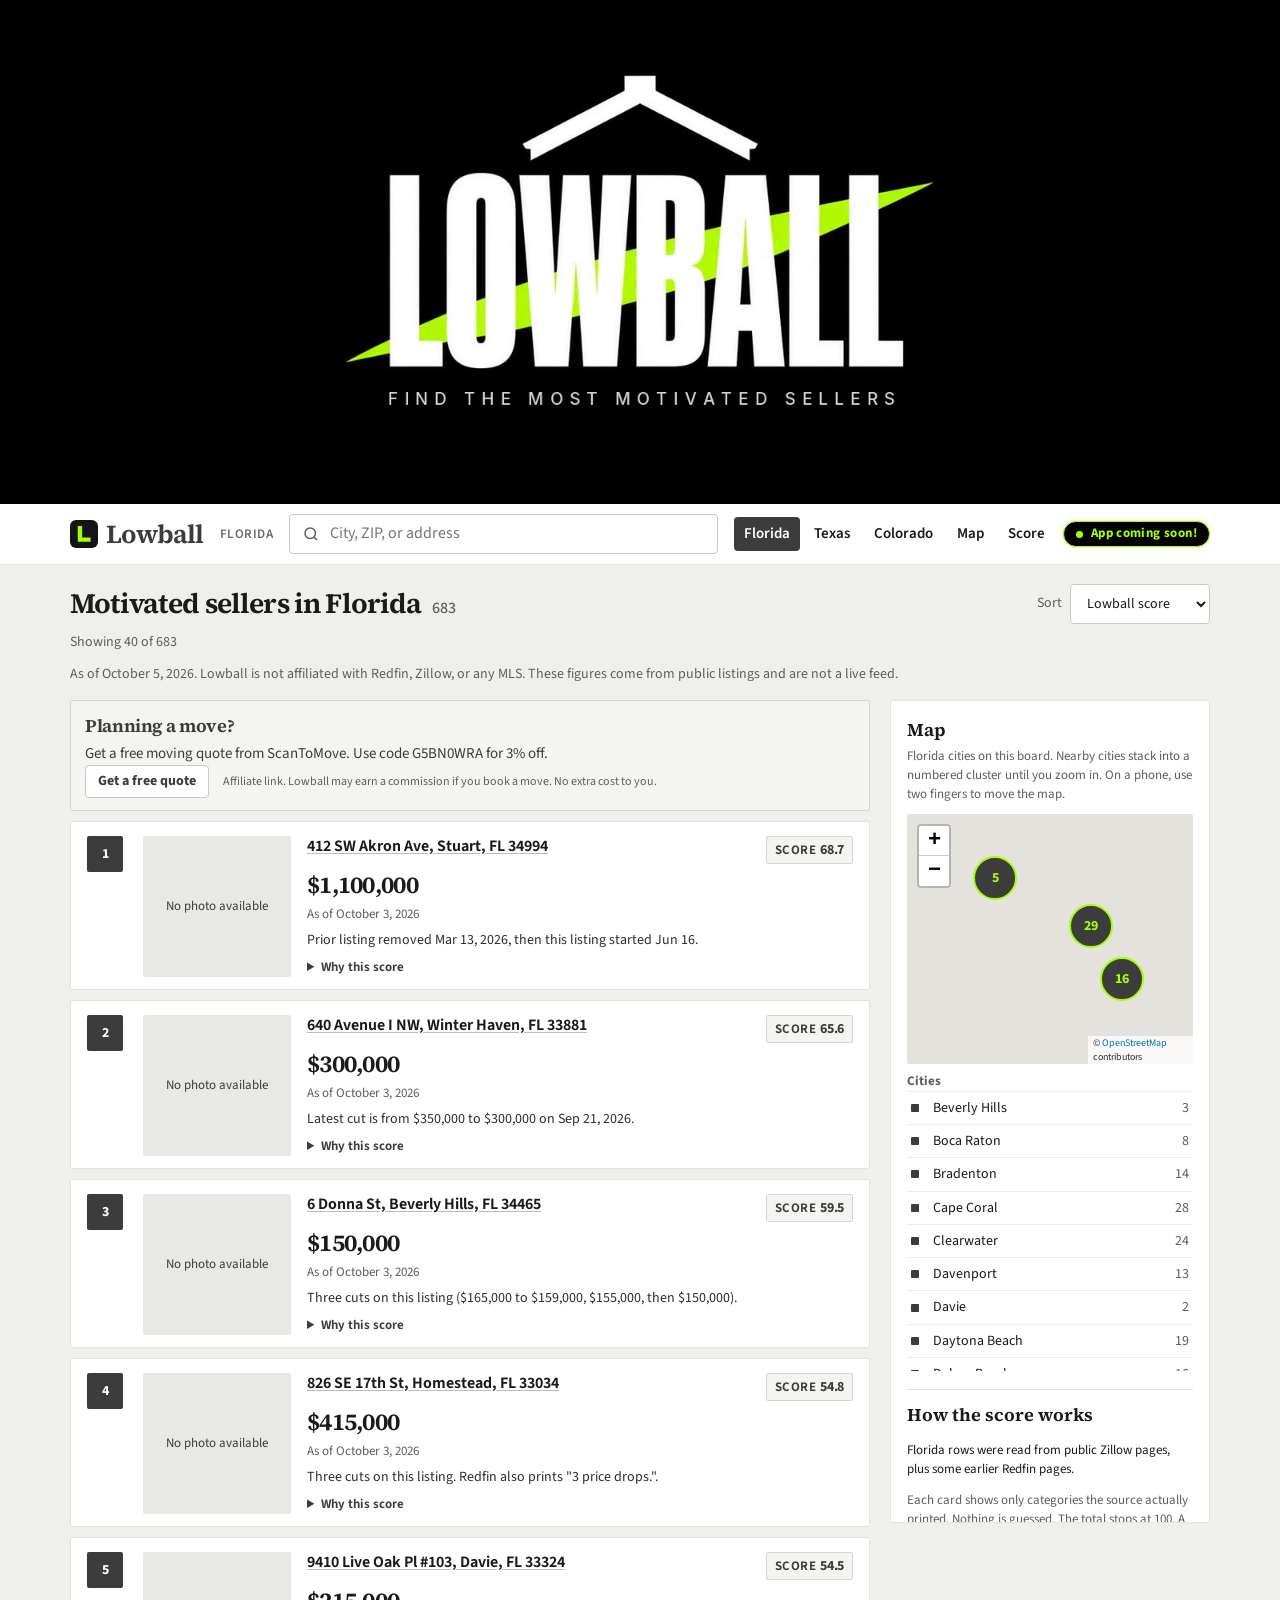
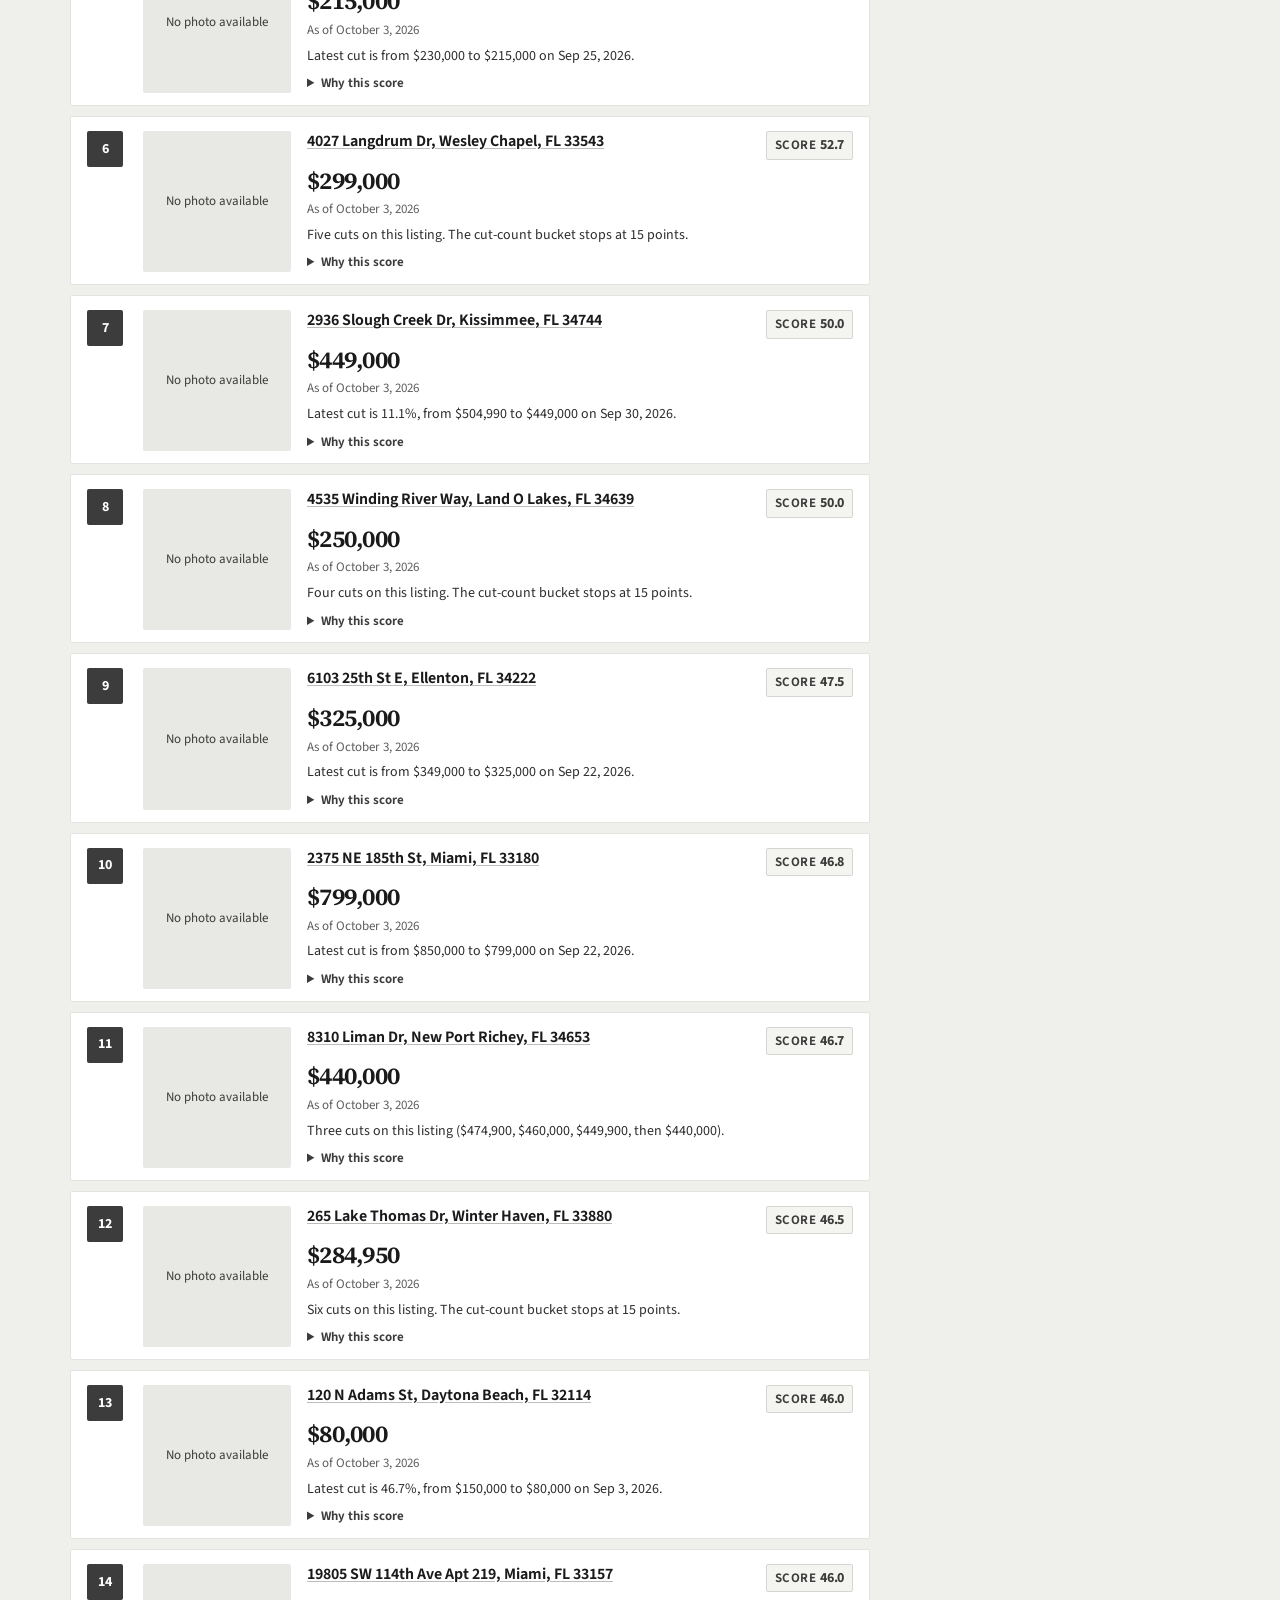
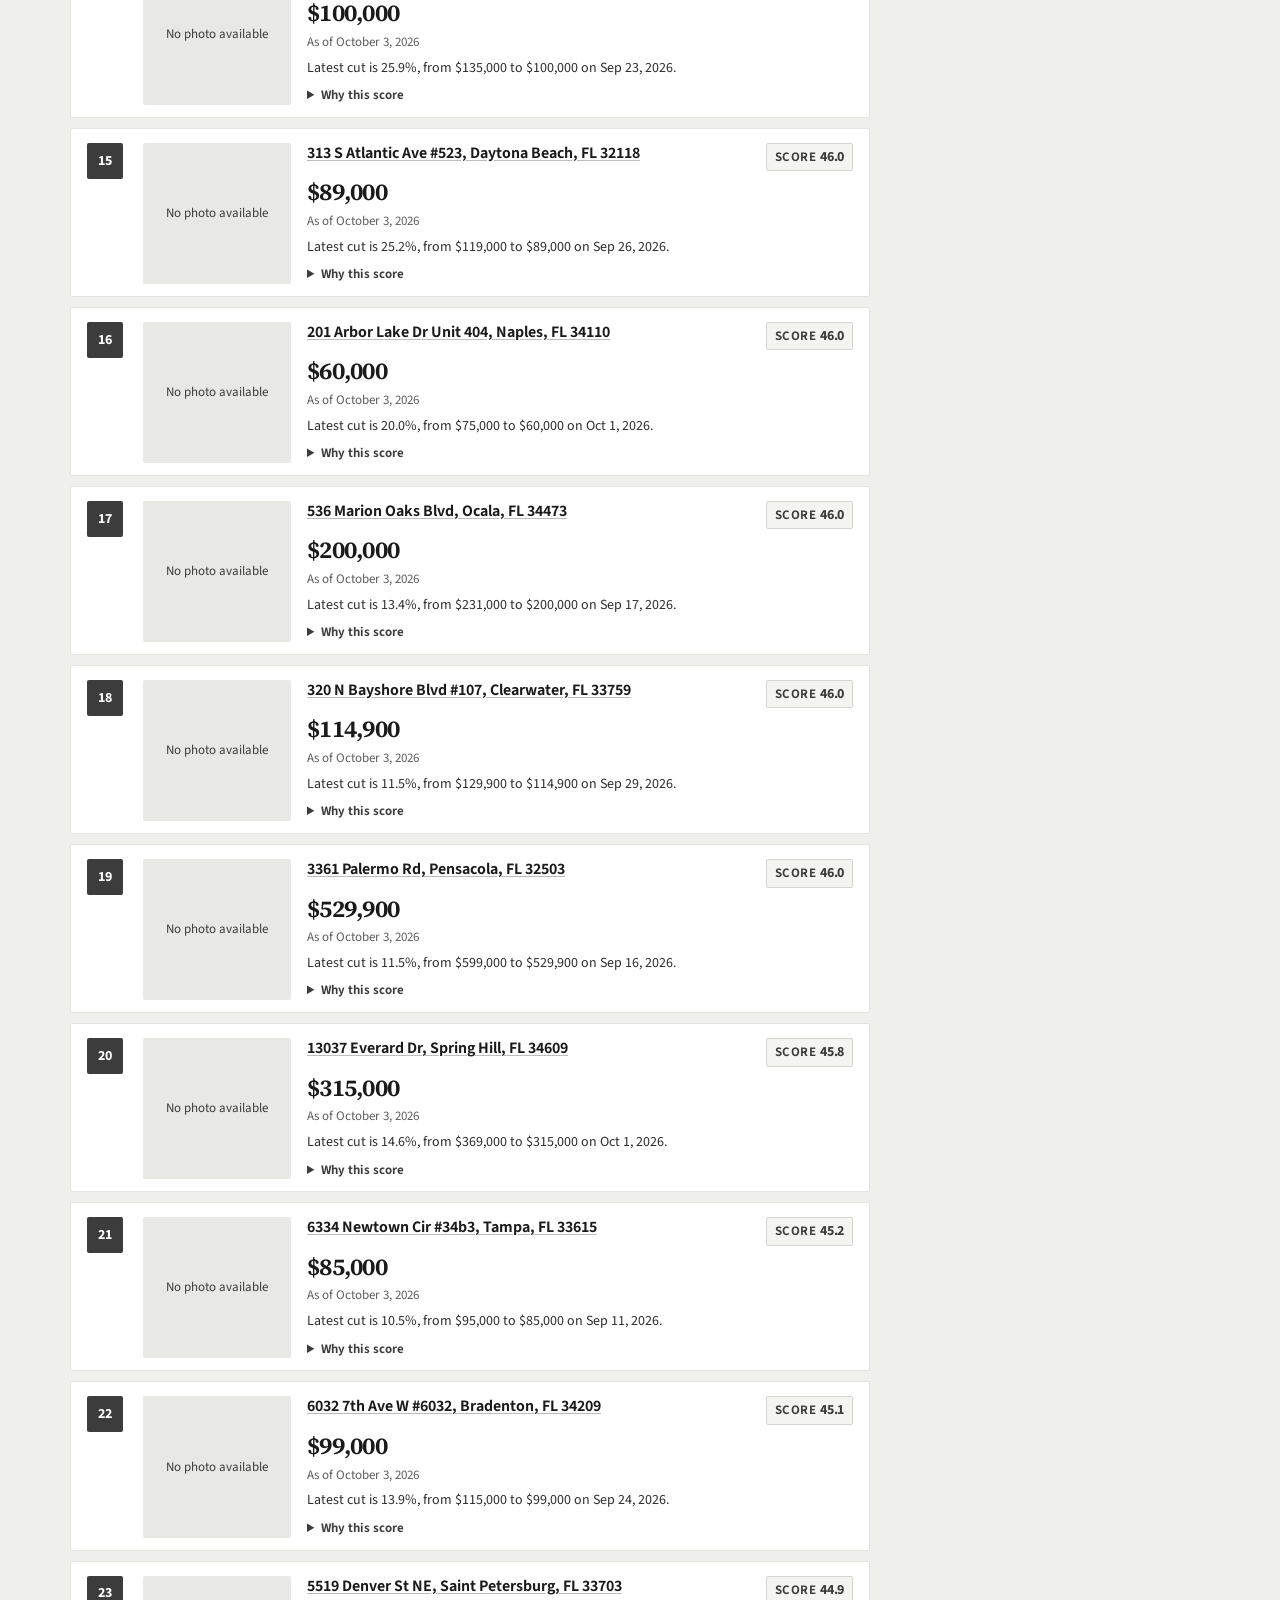
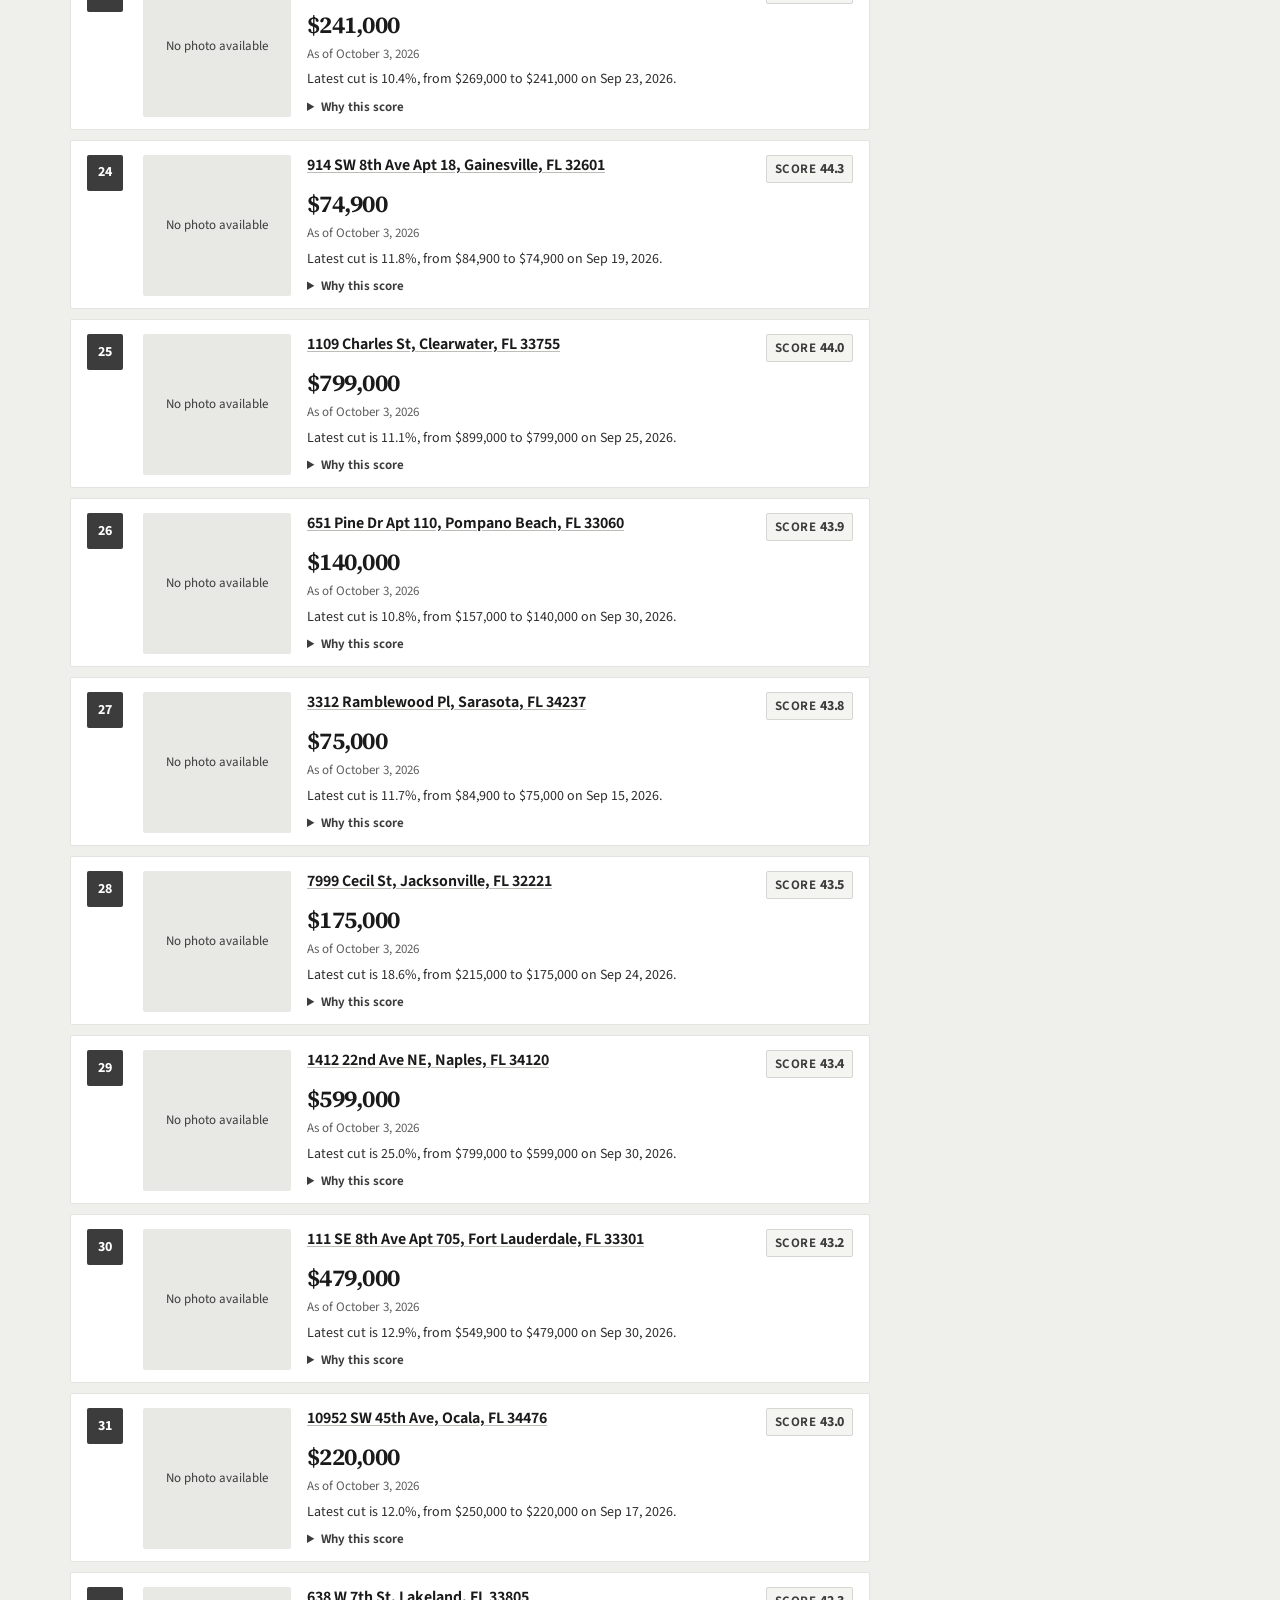
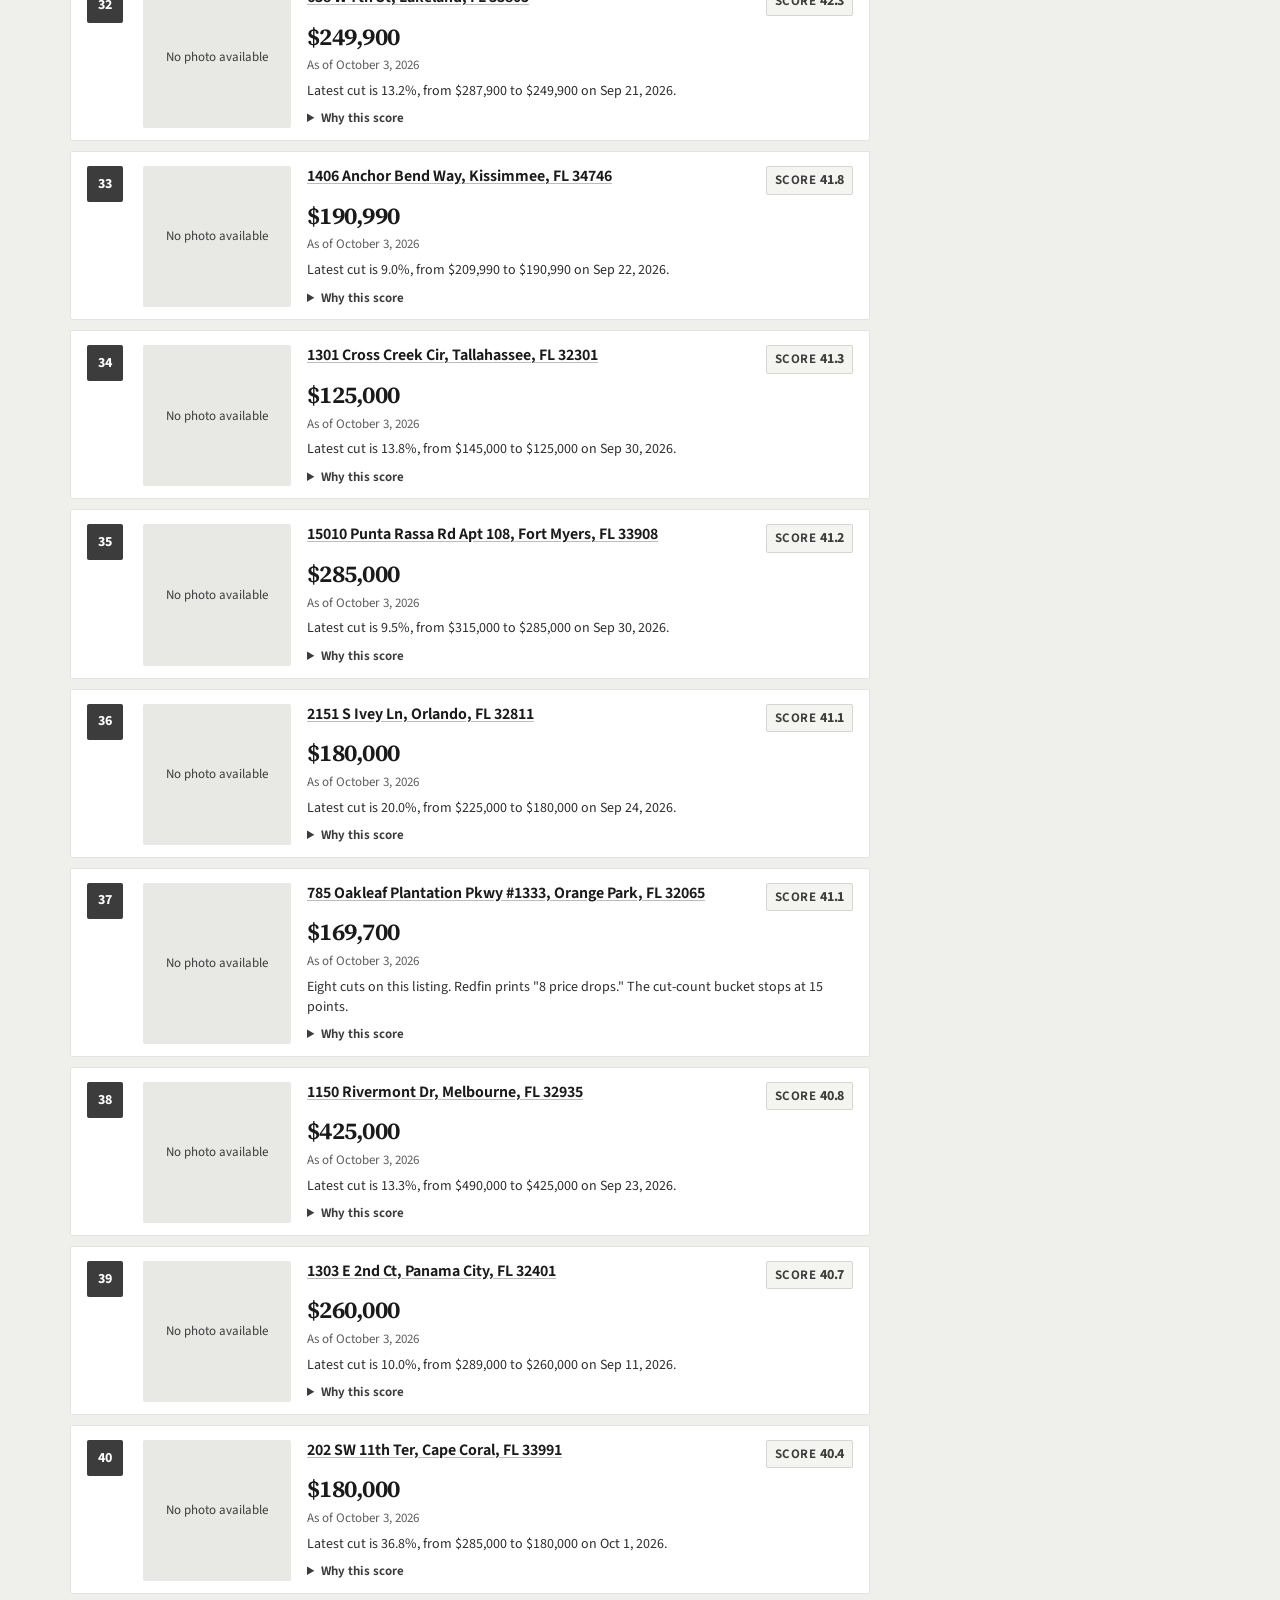
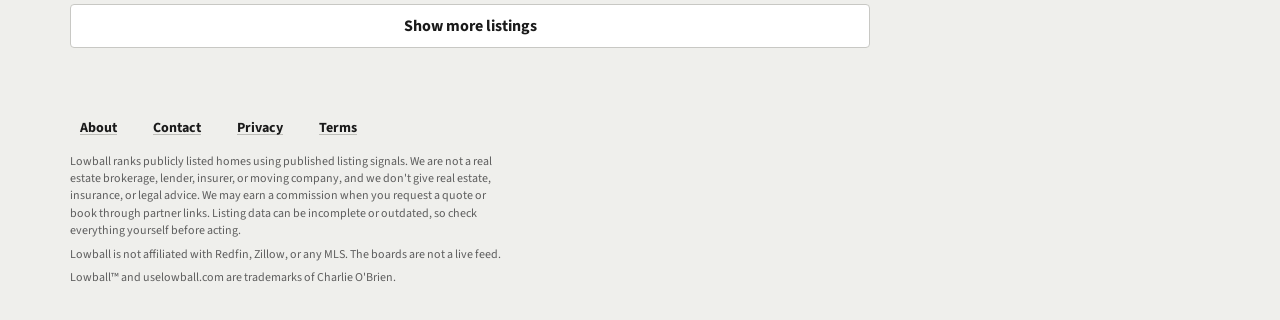
==== index.html @ 8695b89e "Fix overlapping map dots and listing score rules. Cluster nearby cities, fit each state to the panel" ====
<!DOCTYPE html>
<html lang="en">
<head>
<meta charset="utf-8">
<meta name="viewport" content="width=device-width, initial-scale=1">
<title>Lowball — Motivated home sellers in Florida, Texas, and Colorado</title>
<meta name="description" content="Lowball ranks motivated home sellers in Florida, Texas, and Colorado by price cuts, relists, and failed contracts. Not a live feed, and not affiliated with Redfin, Zillow, or any MLS.">
<link rel="canonical" href="https://uselowball.com/">
<meta name="theme-color" content="#1a1a1a">
<meta name="robots" content="index, follow">
<link rel="icon" href="/favicon.ico" sizes="48x48">
<link rel="icon" type="image/svg+xml" href="/favicon.svg">
<link rel="apple-touch-icon" href="/apple-touch-icon.png">
<meta property="og:site_name" content="Lowball">
<meta property="og:title" content="Lowball — Motivated home sellers">
<meta property="og:description" content="Lowball ranks motivated home sellers in Florida, Texas, and Colorado by price cuts, relists, and failed contracts. Not a live feed.">
<meta property="og:image" content="https://uselowball.com/og.jpg?v=3">
<meta property="og:image:alt" content="Lowball. Find the most motivated sellers.">
<meta property="og:url" content="https://uselowball.com/">
<meta property="og:type" content="website">
<meta name="twitter:card" content="summary_large_image">
<meta name="twitter:title" content="Lowball — Motivated home sellers">
<meta name="twitter:description" content="Lowball ranks motivated home sellers in Florida, Texas, and Colorado by price cuts, relists, and failed contracts. Not a live feed.">
<meta name="twitter:image" content="https://uselowball.com/og.jpg?v=3">
<meta name="twitter:image:alt" content="Lowball. Find the most motivated sellers.">
<style>
  @font-face {
    font-family: "Source Serif 4";
    src: url("fonts/source-serif-4-latin.woff2") format("woff2");
    font-weight: 200 900;
    font-style: normal;
    font-display: swap;
  }
  @font-face {
    font-family: "Source Sans 3";
    src: url("fonts/source-sans-3-latin.woff2") format("woff2");
    font-weight: 200 900;
    font-style: normal;
    font-display: swap;
  }
  :root {
    --ink: #1a1a1a;
    --char: #3c3c3c;
    --char-dark: #2b2b2b;
    --muted: #5e5e5e;
    --line: #e3e3e0;
    --bg: #efefec;
    --card: #fff;
    --header-offset: 80px;
  }
  * { box-sizing: border-box; }
  html { scroll-behavior: smooth; }
  body {
    margin: 0;
    background: var(--bg);
    color: var(--ink);
    font-family: "Source Sans 3", "Avenir Next", "Trebuchet MS", sans-serif;
    font-size: 16px;
    line-height: 1.45;
  }
  a { color: var(--ink); text-decoration: none; }
  a:hover { color: #000; }
  .brand {
    background: #000;
    line-height: 0;
  }
  .brand img {
    display: block;
    width: min(100%, 960px);
    height: auto;
    margin: 0 auto;
  }
  .sr-only {
    position: absolute;
    width: 1px;
    height: 1px;
    padding: 0;
    margin: -1px;
    overflow: hidden;
    clip: rect(0, 0, 0, 0);
    white-space: nowrap;
    border: 0;
  }
  .top {
    position: sticky;
    top: 0;
    z-index: 20;
    background: #fff;
    border-bottom: 1px solid var(--line);
  }
  .top-inner {
    max-width: 1180px;
    margin: 0 auto;
    padding: 10px 20px;
    display: grid;
    grid-template-columns: auto minmax(180px, 1fr) auto;
    gap: 16px;
    align-items: center;
  }
  .logo {
    display: flex;
    align-items: center;
    gap: 8px;
    margin: 0;
    font-family: "Source Serif 4", Georgia, "Times New Roman", serif;
    font-weight: 650;
    font-size: 26px;
    letter-spacing: -0.03em;
    color: var(--char);
    line-height: 1;
  }
  .mark { display: block; flex: none; }
  .logo span {
    font-family: "Source Sans 3", "Avenir Next", "Trebuchet MS", sans-serif;
    font-weight: 600;
    color: #6a6a6a;
    font-size: 13px;
    letter-spacing: 0.04em;
    text-transform: uppercase;
    margin-left: 8px;
  }
  .search {
    display: flex;
    align-items: center;
    background: #fff;
    border: 1px solid #c8c8c4;
    border-radius: 4px;
    height: 40px;
    padding: 0 12px;
    gap: 8px;
  }
  .search:focus-within { border-color: var(--char); box-shadow: 0 0 0 3px rgba(60,60,60,.14); }
  .search svg { flex: 0 0 auto; }
  .search input {
    border: 0;
    outline: 0;
    width: 100%;
    font: inherit;
    color: var(--ink);
    background: transparent;
  }
  .nav-row {
    display: flex;
    flex-wrap: wrap;
    align-items: center;
    justify-content: flex-end;
    gap: 8px;
  }
  nav { display: flex; gap: 4px; align-items: center; flex-wrap: wrap; }
  nav a, .state-btn {
    color: var(--ink);
    font-weight: 600;
    font-size: 15px;
    padding: 6px 10px;
    border-radius: 4px;
    border: 0;
    background: transparent;
    font-family: inherit;
    cursor: pointer;
    line-height: inherit;
    text-decoration: none;
  }
  nav a:hover, .state-btn:hover { background: #e6e6e3; text-decoration: none; color: var(--ink); }
  .state-btn.is-on { background: var(--char); color: #fff; }
  .state-btn.is-on:hover { background: var(--char-dark); color: #fff; }
  .coming-soon {
    display: flex;
    align-items: center;
    gap: 8px;
    width: fit-content;
    margin: 0;
    padding: 4px 12px;
    background: #000;
    color: #a6ff00;
    border: 1px solid #a6ff00;
    border-radius: 999px;
    font-size: 13px;
    font-weight: 700;
    letter-spacing: 0.03em;
    line-height: 1.2;
    box-shadow: 0 0 0 1px rgba(166,255,0,.2);
    animation: coming-soon-glow 5s ease-in-out infinite;
  }
  .coming-soon::before {
    content: "";
    width: 7px;
    height: 7px;
    border-radius: 50%;
    background: #a6ff00;
    flex: none;
  }
  @keyframes coming-soon-glow {
    0%, 100% { box-shadow: 0 0 0 1px rgba(166,255,0,.25); }
    50% { box-shadow: 0 0 0 1px rgba(166,255,0,.55), 0 0 8px rgba(166,255,0,.22); }
  }
  @media (prefers-reduced-motion: reduce) {
    .coming-soon { animation: none; }
    html { scroll-behavior: auto; }
  }
  .page {
    max-width: 1180px;
    margin: 0 auto;
    padding: 18px 20px 48px;
  }
  .results-head {
    display: flex;
    justify-content: space-between;
    align-items: flex-end;
    gap: 16px;
    margin-bottom: 8px;
  }
  .results-head h1 {
    margin: 0;
    font-family: "Source Serif 4", Georgia, "Times New Roman", serif;
    font-size: 28px;
    letter-spacing: -0.03em;
    font-weight: 650;
  }
  .title-line { display: flex; flex-wrap: wrap; align-items: baseline; gap: 4px 10px; }
  .title-line h1 { margin: 0; }
  .count { margin: 0; color: var(--muted); font-family: "Source Sans 3", "Avenir Next", sans-serif; font-weight: 500; font-size: 16px; white-space: nowrap; }
  .sort {
    display: flex;
    align-items: center;
    gap: 8px;
    color: var(--muted);
    font-size: 14px;
  }
  .sort select {
    font: inherit;
    color: var(--ink);
    border: 1px solid #c8c8c4;
    background: #fff;
    border-radius: 4px;
    height: 40px;
    padding: 0 12px;
  }
  .sort select:focus { outline: 2px solid var(--char); border-color: var(--char); }
  .showing, .disclaimer {
    margin: 0 0 12px;
    color: var(--muted);
    font-size: 14px;
  }
  .disclaimer { margin-bottom: 16px; }
  .city-filter {
    display: flex;
    flex-wrap: wrap;
    align-items: center;
    gap: 8px 10px;
    margin: -4px 0 12px;
    font-size: 14px;
  }
  .city-filter[hidden] { display: none; }
  .city-filter button {
    font: inherit;
    font-weight: 700;
    background: #fff;
    color: var(--ink);
    border: 1px solid #c8c8c4;
    border-radius: 4px;
    padding: 4px 10px;
    cursor: pointer;
  }
  .city-filter button:hover { background: #f4f4f1; }
  .layout {
    display: grid;
    grid-template-columns: minmax(0, 1fr) 320px;
    gap: 20px;
    align-items: start;
  }
  .card {
    display: grid;
    grid-template-columns: 40px 148px minmax(0, 1fr);
    gap: 16px;
    background: var(--card);
    border: 1px solid var(--line);
    border-radius: 2px;
    padding: 14px 16px 12px;
    margin: 0 0 10px;
  }
  .rank {
    width: 36px;
    height: 36px;
    margin: 0;
    border-radius: 2px;
    background: var(--char);
    color: #fff;
    font-weight: 700;
    display: flex;
    align-items: center;
    justify-content: center;
    font-size: 14px;
    font-variant-numeric: tabular-nums;
  }
  .ph {
    background: #e8e8e5;
    min-height: 112px;
    border-radius: 2px;
    color: #3c3c3c;
    font-size: 13px;
    line-height: 1.3;
    display: flex;
    align-items: center;
    justify-content: center;
    text-align: center;
    padding: 8px;
  }
  .row {
    display: flex;
    justify-content: space-between;
    gap: 12px;
    align-items: flex-start;
  }
  .addr {
    margin: 0;
    font-size: 16px;
    font-weight: 650;
    line-height: 1.35;
  }
  .addr a {
    color: var(--ink);
    text-decoration: underline;
    text-decoration-color: #bdbdb8;
    text-underline-offset: 2px;
  }
  .addr a:hover { text-decoration-color: var(--ink); color: #000; }
  .pill {
    flex: 0 0 auto;
    display: flex;
    align-items: baseline;
    gap: 4px;
    background: #f4f4f1;
    color: var(--char);
    font-weight: 700;
    border: 1px solid #d5d5d1;
    border-radius: 2px;
    padding: 3px 8px;
    font-size: 14px;
    letter-spacing: -0.02em;
    font-variant-numeric: tabular-nums;
    margin: 0;
  }
  .pill-k {
    font-weight: 650;
    font-size: 13px;
    letter-spacing: 0.04em;
    text-transform: uppercase;
    color: #3c3c3c;
  }
  .addr-col { min-width: 0; }
  .crypto {
    display: inline-flex;
    align-items: center;
    gap: 5px;
    margin: 6px 0 0;
    padding: 2px 7px 2px 4px;
    border: 1px solid #d9d9d4;
    background: #f4f4f1;
    color: #3c3c3c;
    border-radius: 2px;
    font-size: 12px;
    font-weight: 650;
    letter-spacing: 0.01em;
    line-height: 1.2;
    white-space: nowrap;
  }
  .crypto-mark { display: block; flex: none; }
  .price {
    font-family: "Source Serif 4", Georgia, "Times New Roman", serif;
    font-size: 24px;
    font-weight: 650;
    letter-spacing: -0.03em;
    margin-top: 4px;
    font-variant-numeric: tabular-nums;
  }
  .fetched {
    margin: 2px 0 0;
    color: var(--muted);
    font-size: 13px;
  }
  .why-line {
    margin: 6px 0 0;
    font-size: 14px;
    color: #2e2e2e;
  }
  .why { margin-top: 8px; }
  .why summary {
    cursor: pointer;
    font-weight: 650;
    font-size: 13px;
    color: var(--char);
    width: fit-content;
  }
  .why summary:hover { color: #000; }
  .facts { color: var(--ink); font-size: 14px; margin-top: 8px; }
  .cutline {
    margin-top: 6px;
    font-size: 14px;
    color: #3c3c3c;
  }
  .reasons {
    margin: 8px 0 0;
    padding-left: 18px;
    color: #4a4a4a;
    font-size: 13px;
  }
  .reasons li { margin: 0 0 4px; }
  .meta {
    display: flex;
    flex-wrap: wrap;
    gap: 8px 14px;
    align-items: center;
    margin-top: 10px;
    font-size: 13px;
  }
  .status { font-weight: 700; color: #1f5c38; }
  .st-pend { color: #7a5a12; }
  .st-unk { color: #5e5e5e; }
  .src { color: var(--muted); }
  .view {
    font-weight: 700;
    color: var(--ink);
    text-decoration: underline;
    text-decoration-color: #bdbdb8;
    text-underline-offset: 2px;
  }
  .view:hover { text-decoration-color: var(--ink); }
  .more {
    display: block;
    width: 100%;
    margin: 4px 0 8px;
    height: 44px;
    border: 1px solid #c8c8c4;
    background: #fff;
    color: var(--ink);
    font: inherit;
    font-weight: 700;
    cursor: pointer;
    border-radius: 4px;
  }
  .more:hover { background: #f4f4f1; }
  .more:focus-visible, .state-btn:focus-visible, nav a:focus-visible, .move-quote:focus-visible, .city-btn:focus-visible, .city-filter button:focus-visible {
    outline: 2px solid var(--char);
    outline-offset: 2px;
  }
  .more[hidden] { display: none; }
  .move-cta {
    background: #f4f4f1;
    border: 1px solid #d5d5d1;
    border-radius: 2px;
    padding: 12px 14px;
    margin: 0 0 10px;
  }
  .move-cta h2 {
    margin: 0 0 4px;
    font-family: "Source Serif 4", Georgia, "Times New Roman", serif;
    font-size: 18px;
    font-weight: 650;
    letter-spacing: -0.02em;
    color: var(--char);
  }
  .move-cta p {
    margin: 0;
    color: var(--char);
    font-size: 15px;
  }
  .move-cta-row {
    display: flex;
    flex-wrap: wrap;
    align-items: baseline;
    gap: 8px 14px;
    margin-top: 10px;
  }
  .move-quote {
    display: inline-block;
    padding: 7px 12px;
    background: #fff;
    color: var(--char);
    border: 1px solid #c8c8c4;
    border-radius: 4px;
    font-weight: 700;
    font-size: 14px;
    line-height: 1.2;
    text-decoration: none;
  }
  .move-quote:hover { background: #e6e6e3; color: var(--ink); }
  .move-note {
    color: var(--muted);
    font-size: 12px;
    line-height: 1.4;
  }
  .rail {
    position: sticky;
    top: calc(var(--header-offset) + 8px);
    max-height: calc(100vh - var(--header-offset) - 16px);
    overflow: auto;
    background: #fff;
    border: 1px solid var(--line);
    border-radius: 2px;
    padding: 16px;
    scroll-margin-top: var(--header-offset);
  }
  .rail h2 {
    margin: 0 0 4px;
    font-family: "Source Serif 4", Georgia, serif;
    font-size: 18px;
    font-weight: 650;
  }
  .standin {
    margin: 0 0 10px;
    color: var(--muted);
    font-size: 13px;
  }
  .map-frame { position: relative; margin-bottom: 8px; }
  .mapbox {
    height: 250px;
    background: #e4e2dc;
    border-radius: 2px;
    overflow: hidden;
  }
  .mapbox.leaflet-container {
    height: 250px;
    width: 100%;
    background: #e4e2dc;
    font-family: "Source Sans 3", "Avenir Next", sans-serif;
    font-size: 12px;
  }
  .map-fallback {
    position: absolute;
    inset: 0;
    display: flex;
    align-items: center;
    justify-content: center;
    margin: 0;
    padding: 12px;
    text-align: center;
    color: var(--muted);
    font-size: 13px;
    pointer-events: none;
  }
  .map-fallback[hidden] { display: none; }
  .leaflet-tile-pane {
    filter: grayscale(1) sepia(0.28) contrast(0.9) brightness(1.06);
  }
  .leaflet-control-attribution {
    font-size: 10px;
    line-height: 1.3;
    background: rgba(246, 246, 244, 0.92);
    color: var(--char);
    max-width: 78%;
  }
  .leaflet-control-attribution a { color: var(--char); }
  .leaflet-control-zoom a {
    width: 26px;
    height: 26px;
    line-height: 26px;
  }
  .map-dot-wrap { background: transparent; border: 0; }
  .map-dot {
    display: block;
    box-sizing: border-box;
    border-radius: 50%;
    background: var(--char);
    box-shadow: 0 0 0 2px #a6ff00;
  }
  .map-dot.is-on {
    background: #a6ff00;
    box-shadow: 0 0 0 2px var(--ink);
  }
  .map-cluster-wrap { background: transparent; border: 0; }
  .map-cluster {
    display: flex;
    align-items: center;
    justify-content: center;
    box-sizing: border-box;
    width: 44px;
    height: 44px;
    border-radius: 50%;
    background: var(--char);
    color: #a6ff00;
    border: 2px solid #a6ff00;
    font-weight: 700;
    font-size: 14px;
    line-height: 1;
  }
  .map-cluster-wrap.is-on .map-cluster {
    background: #a6ff00;
    color: var(--ink);
    border-color: var(--ink);
  }
  @media (pointer: coarse) {
    .mapbox.leaflet-container { touch-action: pan-y; }
    .mapbox.leaflet-container.is-panning { touch-action: none; }
  }
  .leaflet-tooltip {
    background: var(--ink);
    color: #f6f6f4;
    border: 0;
    border-radius: 2px;
    box-shadow: none;
    font-family: "Source Sans 3", "Avenir Next", sans-serif;
    font-size: 13px;
    font-weight: 600;
    padding: 4px 8px;
  }
  .leaflet-tooltip-top:before { border-top-color: var(--ink); }
  .leaflet-tooltip-bottom:before { border-bottom-color: var(--ink); }
  .leaflet-tooltip-left:before { border-left-color: var(--ink); }
  .leaflet-tooltip-right:before { border-right-color: var(--ink); }
  .cities-label {
    margin: 8px 0 0;
    font-family: "Source Sans 3", "Avenir Next", sans-serif;
    font-size: 13px;
    font-weight: 700;
    color: var(--muted);
  }
  .cities {
    list-style: none;
    margin: 0;
    padding: 0;
    max-height: 280px;
    overflow: auto;
  }
  .cities li { margin: 0; padding: 0; }
  .city-btn {
    display: grid;
    grid-template-columns: 14px 1fr auto;
    gap: 8px;
    align-items: center;
    width: 100%;
    margin: 0;
    padding: 6px 4px;
    border: 0;
    border-top: 1px solid #ecece9;
    background: transparent;
    color: inherit;
    font: inherit;
    font-size: 14px;
    text-align: left;
    cursor: pointer;
  }
  .city-btn:hover { background: #f7f7f4; }
  .city-btn[aria-pressed="true"] {
    background: #f3f3f0;
    box-shadow: inset 3px 0 0 #a6ff00;
  }
  .dot {
    width: 8px;
    height: 8px;
    border-radius: 1px;
    background: var(--char);
  }
  .ccount { color: var(--muted); font-variant-numeric: tabular-nums; }
  .rules {
    margin-top: 18px;
    padding-top: 12px;
    border-top: 1px solid var(--line);
    scroll-margin-top: var(--header-offset);
  }
  .rules h2 { margin: 0 0 6px; font-size: 18px; }
  .rules p, .rules li { color: var(--muted); font-size: 13px; }
  .rules .source-note { color: var(--ink); }
  .rules ol { margin: 8px 0 0; padding-left: 18px; }
  .rules li { margin: 0 0 4px; }
  .board { position: relative; min-height: 100vh; }
  .empty {
    display: none;
    position: absolute;
    top: 0;
    left: 0;
    right: 0;
    background: #fff;
    border: 1px solid var(--line);
    border-radius: 2px;
    padding: 24px;
    color: var(--muted);
  }
  .site-footer {
    max-width: 1180px;
    margin: 0 auto;
    padding: 8px 20px 28px;
  }
  .footer-nav {
    display: flex;
    flex-wrap: wrap;
    gap: 8px 16px;
    margin-bottom: 8px;
  }
  .footer-nav a {
    font-weight: 700;
    font-size: 14px;
    text-decoration: underline;
    text-decoration-color: #bdbdb8;
    text-underline-offset: 2px;
  }
  .site-footer p {
    margin: 0 0 6px;
    color: var(--muted);
    font-size: 12px;
    font-weight: 400;
  }
  .site-footer .disclosure { max-width: 72ch; }
  @media (max-width: 860px) {
    :root { --header-offset: 144px; }
    .top-inner {
      grid-template-columns: auto minmax(0, 1fr);
      gap: 8px;
      padding: 8px 12px;
    }
    .logo { font-size: 22px; }
    .search { height: 36px; }
    .search { grid-column: 1 / -1; }
    .nav-row { grid-column: 1 / -1; justify-content: flex-start; }
    .layout:not(.is-ready) .rail { display: none; }
    nav a, .state-btn { padding: 5px 8px; font-size: 14px; }
    .layout { grid-template-columns: 1fr; }
    .rail { position: static; max-height: none; overflow: visible; }
    .card {
      grid-template-columns: 32px minmax(0, 1fr);
      gap: 10px;
      padding: 12px 12px 10px;
      margin-bottom: 8px;
    }
    .ph { display: none; }
    .rank { width: 32px; height: 32px; font-size: 13px; }
    .results-head { flex-direction: column; align-items: flex-start; }
    .price { font-size: 22px; }
    .addr { font-size: 15px; }
    .page { padding: 14px 12px 36px; }
    .move-cta { padding: 12px; }
    .move-cta-row { flex-direction: column; align-items: flex-start; gap: 8px; }
    .mapbox, .mapbox.leaflet-container { height: 210px; }
    .cities { max-height: 220px; }
  }
</style>
</head>
<body>
<div class="brand">
  <img src="og.jpg?v=3" width="1200" height="630" alt="Lowball. Find the most motivated sellers.">
</div>
<header class="top">
  <div class="top-inner">
    <p class="logo"><img class="mark" src="favicon.svg" width="28" height="28" alt="" aria-hidden="true">Lowball <span id="logo-state">Florida</span></p>
    <form class="search" role="search">
      <svg width="18" height="18" viewBox="0 0 24 24" aria-hidden="true" fill="none" stroke="#5e5e5e" stroke-width="2"><circle cx="11" cy="11" r="7"/><path d="M20 20l-3.5-3.5"/></svg>
      <label class="sr-only" for="q">Search listings</label>
      <input id="q" type="search" placeholder="City, ZIP, or address" autocomplete="off">
    </form>
    <div class="nav-row">
      <nav aria-label="Boards">
        <button type="button" class="state-btn is-on" id="show-fl" aria-pressed="true">Florida</button>
        <button type="button" class="state-btn" id="show-tx" aria-pressed="false">Texas</button>
        <button type="button" class="state-btn" id="show-co" aria-pressed="false">Colorado</button>
        <a href="#map">Map</a>
        <a href="#score">Score</a>
      </nav>
      <p class="coming-soon">App coming soon!</p>
    </div>
  </div>
</header>
<main class="page">
  <div class="results-head">
    <div class="title-line">
      <h1>Motivated sellers in <span id="place">Florida</span></h1>
      <p class="count" id="count"></p>
    </div>
    <label class="sort">Sort
      <select id="sort">
        <option value="score" selected>Lowball score</option>
        <option value="cut">Price cut</option>
        <option value="dom">Days on market</option>
      </select>
    </label>
  </div>
  <p class="showing" id="showing" aria-live="polite"></p>
  <p class="city-filter" id="city-filter" hidden>
    <span id="city-filter-text"></span>
    <button type="button" id="city-filter-clear">Clear city filter</button>
  </p>
  <p class="disclaimer" id="disclaimer">Lowball is not affiliated with Redfin, Zillow, or any MLS. These figures come from public listings and are not a live feed.</p>
  <div class="layout" id="layout">
    <div class="board">
      <aside class="move-cta" aria-label="Moving quote">
        <h2>Planning a move?</h2>
        <p>Get a free moving quote from ScanToMove. Use code G5BN0WRA for 3% off.</p>
        <p class="move-cta-row">
          <a class="move-quote" href="https://scantomove.com/auth?ref=G5BN0WRA" target="_blank" rel="sponsored noopener">Get a free quote</a>
          <span class="move-note">Affiliate link. Lowball may earn a commission if you book a move. No extra cost to you.</span>
        </p>
      </aside>
      <section id="list" aria-label="Listings"></section>
      <p class="empty" id="empty">Loading Florida listings.</p>
      <button type="button" class="more" id="more" hidden>Show more listings</button>
    </div>
    <aside class="rail" id="map" aria-labelledby="map-heading">
      <h2 id="map-heading">Map</h2>
      <p class="standin" id="map-caption">Florida cities on this board. Nearby cities stack into a numbered cluster until you zoom in. On a phone, use two fingers to move the map.</p>
      <p class="sr-only" id="map-help">The map and the city list both filter the board. A numbered cluster is several nearby cities; zoom in to separate them. On a phone, drag with two fingers so the page can still scroll. Clear the city filter with the button above the listings. Search, sort, and Show more keep the city filter.</p>
      <div class="map-frame">
        <div class="mapbox" id="city-map" role="region" aria-label="Map of cities on this board"></div>
        <p class="map-fallback" id="map-fallback">City map loads when this section is on screen.</p>
      </div>
      <h3 class="cities-label" id="cities-label">Cities</h3>
      <ul class="cities" id="cities" aria-labelledby="cities-label"></ul>
      <div class="rules" id="score">
        <h2>How the score works</h2>
        <p class="source-note" id="source-fl">Florida rows were read from public Zillow pages, plus some earlier Redfin pages.</p>
        <p class="source-note" id="source-tx" hidden>Texas rows were read from public Zillow pages. A few earlier Texas listings were read from Redfin and have no fetch date, so they sort after dated rows.</p>
        <p class="source-note" id="source-co" hidden>Colorado rows were read from public Zillow price-reduced lists. Some were checked again on the Redfin listing page.</p>
        <p>Each card shows only categories the source actually printed. Nothing is guessed. The total stops at 100. A rent amount in the price history is not a cut. Rows with no fetch date are earlier fetches. They stay on the board and sort after dated rows.</p>
        <ol>
          <li>Latest price cut: percent times 2.3, up to 25. A 10% cut is 23. About 10.9% or more is 25. No cut is 0. Rent amounts are left out.</li>
          <li>Number of cuts on this listing: 5 each, up to 15. Rent amounts are left out.</li>
          <li>Days on market: days divided by 12, up to 10. About 120 days or more is 10.
            <span id="dom-fl">Uses the printed days-on-market figure when the page has one. Otherwise uses days on Zillow or days on Redfin, whichever that page printed.</span>
            <span id="dom-tx" hidden>Uses the printed days-on-market figure when the page has one. Otherwise uses days on Zillow, because these rows were read from Zillow. The earlier Redfin listings use days on Redfin.</span>
            <span id="dom-co" hidden>Uses the printed days-on-market figure when the page has one. Otherwise uses days on Zillow. Listings checked on a Redfin page use the day count printed there.</span>
          </li>
          <li>Drop from the first ask on this listing: 1 point per percent, up to 10.</li>
          <li>Off market, then back, or expired and relisted: 12, when that removal is dated within the 12 months before the board date and the new listing started after the prior listing ended. If the two listings overlapped, the relist is not counted. Older history is ignored.</li>
          <li>Relisted under the prior ask: 8 more, for a return inside that same 12-month window. A rent amount does not count.</li>
          <li>Pending or contingent, then back on the market: 12, when that pending or contingent date is within the 12 months before the board date. More than once is mentioned, not extra points.</li>
          <li>Under the tax assessment or under the last sale: 6.</li>
          <li>Vacant, moved, tenant, estate, divorce, relocation, or seller-financing language: 4.</li>
          <li>Remarks say motivated, bring offers, price improved, or similar: 4.</li>
          <li>Agent replaced, or a refresh with no real change: 4.</li>
          <li>Nearby homes went under contract, or a cut right after a dead open house: 4.</li>
        </ol>
      </div>
    </aside>
  </div>
</main>
<footer class="site-footer">
  <nav class="footer-nav" aria-label="About Lowball">
    <a href="about.html">About</a>
    <a href="contact.html">Contact</a>
    <a href="privacy.html">Privacy</a>
    <a href="terms.html">Terms</a>
  </nav>
  <p class="disclosure">Lowball ranks publicly listed homes using published listing signals. We are not a real estate brokerage, lender, insurer, or moving company, and we don't give real estate, insurance, or legal advice. We may earn a commission when you request a quote or book through partner links. Listing data can be incomplete or outdated, so check everything yourself before acting.</p>
  <p>Lowball is not affiliated with Redfin, Zillow, or any MLS. The boards are not a live feed.</p>
  <p>Lowball™ and uselowball.com are trademarks of Charlie O'Brien.</p>
</footer>
<script>
(function () {
  var list = document.getElementById("list");
  var empty = document.getElementById("empty");
  var moreBtn = document.getElementById("more");
  var countEl = document.getElementById("count");
  var showingEl = document.getElementById("showing");
  var q = document.getElementById("q");
  var sort = document.getElementById("sort");
  var place = document.getElementById("place");
  var logoState = document.getElementById("logo-state");
  var citiesEl = document.getElementById("cities");
  var mapCaption = document.getElementById("map-caption");
  var cityMapEl = document.getElementById("city-map");
  var cityFilterEl = document.getElementById("city-filter");
  var cityFilterText = document.getElementById("city-filter-text");
  var cityFilterClear = document.getElementById("city-filter-clear");
  var btnFl = document.getElementById("show-fl");
  var btnTx = document.getElementById("show-tx");
  var btnCo = document.getElementById("show-co");
  var disclaimer = document.getElementById("disclaimer");
  var PAGE = 40;
  var shown = PAGE;
  var boards = { fl: null, tx: null, co: null };
  var errors = { fl: "", tx: "", co: "" };
  var loading = { fl: false, tx: false, co: false };
  var inflight = {};
  var state = "fl";
  var cityFilter = "";
  var cityCoords = null;
  var coordsPromise = null;
  var leafletPromise = null;
  var cityMap = null;
  var cityLayer = null;
  var mapFitted = "";
  var mapObserver = null;
  var centers = { fl: [27.8, -81.7], tx: [31.2, -99.2], co: [39.0, -105.5] };
  var stateLabel = { fl: "Florida", tx: "Texas", co: "Colorado" };
  var stateAbbr = { fl: "FL", tx: "TX", co: "CO" };
  var stateSlug = { fl: "florida", tx: "texas", co: "colorado" };
  var urls = { fl: "listings.json", tx: "texas.json", co: "colorado.json" };
  var disclaimerBase = "Lowball is not affiliated with Redfin, Zillow, or any MLS. These figures come from public listings and are not a live feed.";

  function formatFetched(iso) {
    if (!iso) return "";
    var parts = String(iso).split("-");
    if (parts.length !== 3) return String(iso);
    var months = ["January","February","March","April","May","June","July","August","September","October","November","December"];
    var m = parseInt(parts[1], 10) - 1;
    var d = parseInt(parts[2], 10);
    var y = parts[0];
    if (m < 0 || m > 11 || !d || !y) return String(iso);
    return months[m] + " " + d + ", " + y;
  }

  function el(tag, cls, text) {
    var node = document.createElement(tag);
    if (cls) node.className = cls;
    if (text != null) node.textContent = text;
    return node;
  }

  function money(n) {
    return "$" + Number(n).toLocaleString("en-US");
  }

  function scoreText(n) {
    return Number(n).toFixed(1);
  }

  function statusClass(status) {
    var s = String(status || "").toLowerCase();
    if (s.indexOf("pending") !== -1 || s.indexOf("contingent") !== -1 || s.indexOf("under contract") !== -1) return "status st-pend";
    if (s.indexOf("for sale") !== -1) return "status";
    return "status st-unk";
  }

  function statusLabel(status) {
    if (!status) return "";
    if (status === String(status).toLowerCase()) return status.charAt(0).toUpperCase() + status.slice(1);
    return status;
  }

  function safeUrl(url) {
    return /^https?:\/\//i.test(String(url || "")) ? String(url) : "";
  }

  function fullAddress(kind, item) {
    if (kind === "fl") return item.address;
    return item.address + ", " + item.city + ", " + stateAbbr[kind] + " " + item.zip;
  }

  function factsLine(kind, item) {
    if (kind === "fl") return item.facts || "";
    var types = {
      "single-family": "Single family",
      "multi-family": "Multi-family",
      "condo": "Condo",
      "townhouse": "Townhouse"
    };
    var bits = [];
    if (item.propertyType) bits.push(types[item.propertyType] || item.propertyType);
    if (item.beds != null) bits.push(item.beds + " bd");
    if (item.baths != null) bits.push(item.baths + " ba");
    if (item.sqft != null) bits.push(Number(item.sqft).toLocaleString("en-US") + " sq ft");
    return bits.join(" · ");
  }

  function cutLine(kind, item) {
    if (kind === "fl") return item.cut_summary || "";
    var cut = (Number(item.cutPercent) > 0)
      ? ("Latest cut " + item.cutPercent + "%")
      : "No price cut shown on the fetched page";
    var dom;
    if (item.dom == null || item.dom === "") dom = "days on market not shown";
    else if (item.domSource) dom = item.dom + " " + item.domSource;
    else dom = item.dom + " days on market";
    return cut + " · " + dom;
  }

  function sourceLine(kind, item) {
    if (kind === "fl") {
      var line = item.source || "";
      if (item.mls) line += (line ? " · " : "") + "MLS " + item.mls;
      return line;
    }
    var host = "";
    try { host = new URL(item.url).hostname; } catch (e) { host = ""; }
    if (host.indexOf("redfin.com") !== -1) return "Redfin";
    if (host.indexOf("zillow.com") !== -1) return "Zillow";
    return host;
  }

  function cutValue(kind, item) {
    var n = kind === "fl" ? item.latest_cut_percent : item.cutPercent;
    return n == null || n === "" ? 0 : Number(n);
  }

  function domValue(item) {
    return item.dom == null || item.dom === "" ? -1 : Number(item.dom);
  }

  function reasonPoints(text) {
    var m = String(text).match(/\+\s*(\d+(?:\.\d+)?)(?:\s*of\s*\d+(?:\.\d+)?)?\.?\s*$/);
    return m ? parseFloat(m[1]) : 0;
  }

  function plainReason(text) {
    var s = String(text).replace(/\s*\+\s*\d+(?:\.\d+)?(?:\s*of\s*\d+(?:\.\d+)?)?\.?\s*$/, "").trim();
    if (s && !/[.!?]$/.test(s)) s += ".";
    return s;
  }

  // Seller remarks are not stored on their own. The boards keep a quote only
  // inside reasons, plus cryptoMention when a Colorado page read saved one.
  // The badge uses that printed text. Addresses stay out so a street token
  // cannot qualify. Word boundaries keep "btc" inside another word from matching.
  var CRYPTO_RE = /\b(?:crypto(?:s|currency|currencies)?|bitcoins?|btc|ethereums?|eth|usdc)\b/i;
  var CRYPTO_KEYS = ["reasons", "remarks", "description", "listingRemarks", "publicRemarks", "cryptoMention"];

  function cryptoTexts(item) {
    var texts = [];
    CRYPTO_KEYS.forEach(function (key) {
      var value = item[key];
      if (typeof value === "string") {
        if (value) texts.push(value);
      } else if (Array.isArray(value)) {
        value.forEach(function (part) {
          if (typeof part === "string" && part) texts.push(part);
        });
      }
    });
    return texts;
  }

  function cryptoMatch(item) {
    var texts = cryptoTexts(item);
    for (var i = 0; i < texts.length; i++) {
      var match = texts[i].match(CRYPTO_RE);
      if (!match) continue;
      var start = Math.max(0, match.index - 40);
      var end = Math.min(texts[i].length, match.index + match[0].length + 40);
      return texts[i].slice(start, end).replace(/\s+/g, " ").trim();
    }
    return "";
  }

  function bitcoinIcon() {
    var ns = "http://www.w3.org/2000/svg";
    var svg = document.createElementNS(ns, "svg");
    svg.setAttribute("class", "crypto-mark");
    svg.setAttribute("width", "14");
    svg.setAttribute("height", "14");
    svg.setAttribute("viewBox", "0 0 24 24");
    svg.setAttribute("aria-hidden", "true");
    svg.setAttribute("focusable", "false");
    var circle = document.createElementNS(ns, "path");
    circle.setAttribute("fill", "#f7931a");
    circle.setAttribute("d", "M23.638 14.904c-1.602 6.43-8.113 10.34-14.542 8.736C2.67 22.05-1.244 15.525.362 9.105 1.962 2.67 8.475-1.243 14.9.358c6.43 1.605 10.342 8.115 8.738 14.546z");
    var mark = document.createElementNS(ns, "path");
    mark.setAttribute("fill", "#fff");
    mark.setAttribute("d", "M17.077 10.48c.24-1.59-.974-2.445-2.633-3.016l.538-2.16-1.313-.327-.524 2.1c-.346-.086-.7-.167-1.054-.248l.527-2.114-1.312-.328-.538 2.16c-.286-.065-.567-.13-.84-.2l.002-.007-1.81-.452-.349 1.4s.974.223.954.237c.532.133.628.486.612.766l-.613 2.46c.037.009.084.023.137.044l-.14-.035-.86 3.45c-.065.162-.23.404-.6.312.013.02-.954-.238-.954-.238l-.652 1.503 1.71.426c.318.08.63.164.936.242l-.544 2.183 1.31.327.538-2.16c.36.098.708.188 1.05.273l-.537 2.15 1.313.328.544-2.182c2.24.424 3.924.253 4.632-1.772.57-1.63-.028-2.57-1.206-3.184.858-.198 1.504-.762 1.676-1.928zm-3.003 4.21c-.405 1.626-3.144.747-4.032.526l.72-2.885c.888.221 3.733.66 3.312 2.36zm.405-4.23c-.37 1.48-2.652.728-3.39.543l.653-2.616c.738.184 3.116.527 2.737 2.073z");
    svg.appendChild(circle);
    svg.appendChild(mark);
    return svg;
  }

  function cryptoBadge(snippet) {
    var badge = el("p", "crypto");
    badge.appendChild(bitcoinIcon());
    badge.appendChild(document.createTextNode("Accepts crypto"));
    if (snippet) badge.title = snippet;
    return badge;
  }

  function strongestIndex(reasons) {
    var bestI = 0;
    var bestPts = reasonPoints(reasons[0]);
    for (var i = 1; i < reasons.length; i++) {
      var pts = reasonPoints(reasons[i]);
      if (pts > bestPts) {
        bestPts = pts;
        bestI = i;
      }
    }
    return bestI;
  }

  function makeCard(kind, item, rankNum, board) {
    var addr = fullAddress(kind, item);
    var card = el("article", "card");
    var rank = el("p", "rank");
    rank.appendChild(el("span", "sr-only", "Rank "));
    rank.appendChild(el("span", "rank-n", String(rankNum)));
    card.appendChild(rank);

    var ph = el("div", "ph", "No photo available");
    ph.setAttribute("aria-hidden", "true");
    card.appendChild(ph);

    var body = el("div", "body");
    var row = el("div", "row");
    var addrCol = el("div", "addr-col");
    var addrEl = el("p", "addr");
    var href = safeUrl(item.url);
    if (href) {
      var link = el("a", null, addr);
      link.href = href;
      addrEl.appendChild(link);
    } else {
      addrEl.textContent = addr;
    }
    addrCol.appendChild(addrEl);
    var cryptoSnippet = cryptoMatch(item);
    if (cryptoSnippet) addrCol.appendChild(cryptoBadge(cryptoSnippet));
    row.appendChild(addrCol);
    var pill = el("p", "pill");
    pill.appendChild(el("span", "pill-k", "Score"));
    pill.appendChild(el("span", "pill-n", scoreText(item.score)));
    pill.appendChild(el("span", "sr-only", " out of 100"));
    row.appendChild(pill);
    body.appendChild(row);

    if (item.price != null && item.price !== "") body.appendChild(el("div", "price", money(item.price)));
    if (item.fetched) {
      var fetchedLabel = formatFetched(item.fetched);
      if (fetchedLabel) body.appendChild(el("p", "fetched", "As of " + fetchedLabel));
    } else {
      body.appendChild(el("p", "fetched", "Earlier fetch"));
    }

    var reasons = Array.isArray(item.reasons) ? item.reasons : [];
    var bestI = reasons.length ? strongestIndex(reasons) : -1;
    if (bestI >= 0) body.appendChild(el("p", "why-line", plainReason(reasons[bestI])));

    var details = el("details", "why");
    details.appendChild(el("summary", null, "Why this score"));
    if (reasons.length) {
      var ul = el("ul", "reasons");
      reasons.forEach(function (reason, i) {
        if (i === bestI) return;
        ul.appendChild(el("li", null, reason));
      });
      if (ul.childNodes.length) details.appendChild(ul);
    }
    var facts = factsLine(kind, item);
    if (facts) details.appendChild(el("div", "facts", facts));
    var cut = cutLine(kind, item);
    if (cut) details.appendChild(el("div", "cutline", cut));
    var meta = el("div", "meta");
    if (item.status) meta.appendChild(el("span", statusClass(item.status), statusLabel(item.status)));
    var src = sourceLine(kind, item);
    if (src) meta.appendChild(el("span", "src", src));
    if (href) {
      var view = el("a", "view", "View listing");
      view.href = href;
      meta.appendChild(view);
    }
    if (meta.childNodes.length) details.appendChild(meta);
    body.appendChild(details);
    card.appendChild(body);
    return card;
  }

  function cityKey(value) {
    var text = String(value || "").toLowerCase().replace(/\./g, "").replace(/'/g, " ");
    text = text.replace(/\bsaint\b/g, "st").replace(/\bfort\b/g, "ft").replace(/\bmount\b/g, "mt");
    text = text.replace(/^pt\s+/, "port ").replace(/\s+pt$/, " point");
    text = text.replace(/crossroads/g, "cross roads").replace(/\bmc\s+/g, "mc");
    return text.replace(/[^a-z0-9]+/g, " ").replace(/\s+/g, " ").trim();
  }

  function preferLabel(current, raw, variants) {
    if ((variants[raw] || 0) > (variants[current] || 0)) return raw;
    if ((variants[raw] || 0) < (variants[current] || 0)) return current;
    var rawCap = raw.charAt(0) === raw.charAt(0).toUpperCase();
    var curCap = current.charAt(0) === current.charAt(0).toUpperCase();
    if (rawCap !== curCap) return rawCap ? raw : current;
    return raw.localeCompare(current) < 0 ? raw : current;
  }

  function cityGroups(items) {
    var grouped = {};
    items.forEach(function (item) {
      var raw = String(item.city || "").trim() || "Unknown city";
      var key = cityKey(raw);
      if (!grouped[key]) grouped[key] = { key: key, label: raw, count: 0, variants: {} };
      var group = grouped[key];
      group.count += 1;
      group.variants[raw] = (group.variants[raw] || 0) + 1;
      group.label = preferLabel(group.label, raw, group.variants);
    });
    return Object.keys(grouped).map(function (key) { return grouped[key]; }).sort(function (a, b) {
      return a.label.localeCompare(b.label);
    });
  }

  function coordFor(group) {
    var table = cityCoords && cityCoords[state];
    if (!table) return null;
    var names = Object.keys(group.variants);
    for (var i = 0; i < names.length; i++) {
      var point = table[names[i]];
      if (point && point.length === 2) return [Number(point[0]), Number(point[1])];
    }
    return null;
  }

  function activeGroup(items) {
    if (!cityFilter) return null;
    var groups = cityGroups(items || []);
    for (var i = 0; i < groups.length; i++) {
      if (groups[i].key === cityFilter) return groups[i];
    }
    return null;
  }

  function prefersReduced() {
    return window.matchMedia("(prefers-reduced-motion: reduce)").matches;
  }

  function paintFilter(items) {
    var group = activeGroup(items);
    if (!group) {
      cityFilterEl.hidden = true;
      cityFilterText.textContent = "";
      return;
    }
    cityFilterEl.hidden = false;
    cityFilterText.textContent = "City: " + group.label;
  }

  function hideFilter() {
    cityFilterEl.hidden = true;
  }

  function loadCoords() {
    if (cityCoords) return Promise.resolve(cityCoords);
    if (coordsPromise) return coordsPromise;
    coordsPromise = fetch("cities.json").then(function (res) {
      if (!res.ok) throw new Error("cities.json returned " + res.status);
      return res.json();
    }).then(function (data) {
      cityCoords = data || {};
      return cityCoords;
    }).catch(function () {
      cityCoords = cityCoords || {};
      return cityCoords;
    });
    return coordsPromise;
  }

  function loadLeaflet() {
    if (window.L && window.L.markerClusterGroup) return Promise.resolve();
    if (leafletPromise) return leafletPromise;
    leafletPromise = new Promise(function (resolve, reject) {
      var css = document.createElement("link");
      css.rel = "stylesheet";
      css.href = "vendor/leaflet/leaflet.css";
      document.head.appendChild(css);
      var clusterCss = document.createElement("link");
      clusterCss.rel = "stylesheet";
      clusterCss.href = "vendor/leaflet/MarkerCluster.css";
      document.head.appendChild(clusterCss);
      var script = document.createElement("script");
      script.src = "vendor/leaflet/leaflet.js";
      script.onload = function () {
        var cluster = document.createElement("script");
        cluster.src = "vendor/leaflet/leaflet.markercluster.js";
        cluster.onload = function () { resolve(); };
        cluster.onerror = function () { reject(new Error("map clusters failed")); };
        document.body.appendChild(cluster);
      };
      script.onerror = function () { reject(new Error("map library failed")); };
      document.body.appendChild(script);
    });
    return leafletPromise;
  }

  function coarsePointer() {
    return window.matchMedia("(pointer: coarse)").matches;
  }

  function dotPx(count, maxCount) {
    var min = 24;
    var max = 36;
    if (!maxCount || maxCount <= 1 || count <= 1) return min;
    var t = Math.log(count) / Math.log(maxCount);
    if (t < 0) t = 0;
    if (t > 1) t = 1;
    return Math.round(min + (max - min) * t);
  }

  function clusterIcon(cluster) {
    var n = cluster.getChildCount();
    var on = false;
    if (cityFilter) {
      var kids = cluster.getAllChildMarkers();
      for (var i = 0; i < kids.length; i++) {
        if (kids[i].options.cityKey === cityFilter) {
          on = true;
          break;
        }
      }
    }
    return L.divIcon({
      className: "map-cluster-wrap" + (on ? " is-on" : ""),
      html: '<span class="map-cluster">' + n + "</span>",
      iconSize: [44, 44],
      iconAnchor: [22, 22]
    });
  }

  function labelClusters() {
    if (!cityMapEl) return;
    var icons = cityMapEl.querySelectorAll(".map-cluster-wrap");
    for (var i = 0; i < icons.length; i++) {
      var countEl = icons[i].querySelector(".map-cluster");
      var count = countEl ? countEl.textContent : "";
      icons[i].setAttribute("role", "button");
      icons[i].setAttribute("aria-label", count + " nearby cities. Zoom in to separate them.");
    }
  }

  function fitState(points) {
    if (!cityMap) return;
    var run = function () {
      if (!cityMap) return;
      cityMap.invalidateSize({ animate: false });
      if (!points.length) {
        cityMap.setView(centers[state] || [39, -98], 6, { animate: false });
        return;
      }
      cityMap.fitBounds(points, { padding: [14, 14], animate: false });
    };
    run();
    requestAnimationFrame(function () {
      run();
      labelClusters();
    });
  }

  function bindTwoFingerPan() {
    if (!cityMapEl || cityMapEl.dataset.panBound) return;
    cityMapEl.dataset.panBound = "1";
    var coarse = window.matchMedia("(pointer: coarse)");
    cityMapEl.addEventListener("touchstart", function (event) {
      if (!coarse.matches || !cityMap || !event.touches || event.touches.length < 2) return;
      cityMapEl.classList.add("is-panning");
      cityMap.dragging.enable();
    }, { capture: true, passive: true });
    function endGesture(event) {
      if (!coarse.matches || !cityMap) return;
      if (!event.touches || event.touches.length < 2) {
        cityMapEl.classList.remove("is-panning");
        cityMap.dragging.disable();
      }
    }
    cityMapEl.addEventListener("touchend", endGesture, { capture: true, passive: true });
    cityMapEl.addEventListener("touchcancel", endGesture, { capture: true, passive: true });
    if (coarse.matches && cityMap.dragging) cityMap.dragging.disable();
    coarse.addEventListener("change", function () {
      if (!cityMap || !cityMap.dragging) return;
      if (coarse.matches) cityMap.dragging.disable();
      else cityMap.dragging.enable();
    });
  }

  function drawMarkers(refit) {
    if (!cityMap || !cityLayer || !window.L) return;
    cityLayer.clearLayers();
    var board = boards[state];
    var groups = board ? cityGroups(board.listings || []) : [];
    var placed = [];
    groups.forEach(function (group) {
      if (coordFor(group)) placed.push(group);
    });
    var maxCount = 1;
    placed.forEach(function (group) {
      if (group.count > maxCount) maxCount = group.count;
    });
    var bounds = [];
    var touch = coarsePointer();
    placed.forEach(function (group) {
      var point = coordFor(group);
      var d = dotPx(group.count, maxCount);
      var on = group.key === cityFilter;
      var noun = group.count === 1 ? "listing" : "listings";
      var label = group.label + ", " + group.count + " " + noun + (on ? ". Filtering the board. Activate to clear." : ". Filter the board to this city.");
      var icon = L.divIcon({
        className: "map-dot-wrap",
        html: '<span class="map-dot' + (on ? " is-on" : "") + '" style="width:' + d + 'px;height:' + d + 'px"></span>',
        iconSize: [d, d],
        iconAnchor: [d / 2, d / 2]
      });
      var marker = L.marker(point, {
        icon: icon,
        keyboard: true,
        cityKey: group.key,
        title: group.label + " · " + group.count + " " + noun,
        alt: label,
        riseOnHover: !touch
      });
      if (!touch) {
        marker.bindTooltip(group.label + " · " + group.count + " " + noun, { direction: "top", opacity: 1 });
      }
      marker.on("click", function () {
        marker.closeTooltip();
        if (cityMap) cityMap.closePopup();
        toggleCity(group.key);
      });
      marker.on("add", function () {
        var elIcon = marker.getElement();
        if (!elIcon) return;
        elIcon.setAttribute("aria-label", label);
        elIcon.setAttribute("aria-pressed", on ? "true" : "false");
        if (elIcon.dataset.bound) return;
        elIcon.dataset.bound = "1";
        elIcon.addEventListener("keydown", function (event) {
          if (event.key === "Enter" || event.key === " ") {
            event.preventDefault();
            toggleCity(group.key);
          }
        });
        if (!touch) {
          elIcon.addEventListener("focus", function () { marker.openTooltip(); });
          elIcon.addEventListener("blur", function () { marker.closeTooltip(); });
        }
      });
      marker.addTo(cityLayer);
      bounds.push(point);
    });
    if (refit || mapFitted !== state) {
      fitState(bounds);
      mapFitted = state;
    }
    requestAnimationFrame(labelClusters);
  }

  function initMap() {
    if (cityMap || !window.L || !window.L.markerClusterGroup || !cityMapEl) return;
    var touch = coarsePointer();
    cityMap = L.map(cityMapEl, {
      scrollWheelZoom: false,
      dragging: !touch,
      minZoom: 4,
      maxZoom: 12,
      zoomControl: true,
      attributionControl: true
    });
    cityMap.attributionControl.setPrefix(false);
    L.tileLayer("https://tile.openstreetmap.org/{z}/{x}/{y}.png", {
      maxZoom: 12,
      attribution: '&copy; <a href="https://www.openstreetmap.org/copyright">OpenStreetMap</a> contributors',
      updateWhenIdle: true,
      keepBuffer: 2
    }).addTo(cityMap);
    cityLayer = L.markerClusterGroup({
      maxClusterRadius: 48,
      spiderfyOnMaxZoom: true,
      zoomToBoundsOnClick: true,
      showCoverageOnHover: false,
      animate: !prefersReduced(),
      animateAddingMarkers: false,
      iconCreateFunction: clusterIcon,
      spiderLegPolylineOptions: { weight: 1.5, color: "#1a1a1a", opacity: 0.45 }
    });
    cityMap.addLayer(cityLayer);
    cityLayer.on("animationend", labelClusters);
    cityMap.on("zoomend", labelClusters);
    cityMap.on("click", function () {
      cityMap.eachLayer(function (layer) {
        if (layer.closeTooltip) layer.closeTooltip();
      });
    });
    bindTwoFingerPan();
    cityMap.setView(centers[state] || [39, -98], 6);
    var fallback = document.getElementById("map-fallback");
    if (fallback) fallback.hidden = true;
    drawMarkers(true);
  }

  function ensureMap() {
    var fallback = document.getElementById("map-fallback");
    loadCoords().then(function () {
      return loadLeaflet();
    }).then(function () {
      initMap();
      drawMarkers(mapFitted !== state);
    }).catch(function () {
      if (fallback) {
        fallback.hidden = false;
        fallback.textContent = "The city map did not load. The city list below still filters the board.";
      }
    });
  }

  function watchMap() {
    if (!cityMapEl || mapObserver || cityMap) return;
    if (!("IntersectionObserver" in window)) {
      ensureMap();
      return;
    }
    mapObserver = new IntersectionObserver(function (entries) {
      entries.forEach(function (entry) {
        if (!entry.isIntersecting) return;
        ensureMap();
        if (mapObserver) mapObserver.disconnect();
        mapObserver = null;
      });
    }, { rootMargin: "0px", threshold: 0.4 });
    mapObserver.observe(cityMapEl);
  }

  function setCityFilter(key) {
    var fromList = document.activeElement && document.activeElement.classList && document.activeElement.classList.contains("city-btn");
    var clearing = !key && document.activeElement === cityFilterClear;
    cityFilter = key || "";
    shown = PAGE;
    if (!boards[state]) return;
    fillCities(boards[state].listings || []);
    apply();
    if (clearing) q.focus();
    else if (!fromList && cityFilter) cityFilterClear.focus();
    if (cityFilter && window.matchMedia("(max-width: 860px)").matches) {
      var head = document.querySelector(".results-head");
      if (head) head.scrollIntoView({ behavior: prefersReduced() ? "auto" : "smooth", block: "start" });
    }
  }

  function toggleCity(key) {
    setCityFilter(cityFilter === key ? "" : key);
  }

  function paintChrome() {
    var kind = state;
    var label = stateLabel[kind];
    place.textContent = label;
    logoState.textContent = label;
    mapCaption.textContent = label + " cities on this board. Nearby cities stack into a numbered cluster until you zoom in. On a phone, use two fingers to move the map.";
    ["fl", "tx", "co"].forEach(function (key) {
      var source = document.getElementById("source-" + key);
      var dom = document.getElementById("dom-" + key);
      if (source) source.hidden = key !== kind;
      if (dom) dom.hidden = key !== kind;
    });
    btnFl.classList.toggle("is-on", kind === "fl");
    btnTx.classList.toggle("is-on", kind === "tx");
    btnCo.classList.toggle("is-on", kind === "co");
    btnFl.setAttribute("aria-pressed", kind === "fl" ? "true" : "false");
    btnTx.setAttribute("aria-pressed", kind === "tx" ? "true" : "false");
    btnCo.setAttribute("aria-pressed", kind === "co" ? "true" : "false");
    var board = boards[kind];
    var asOf = formatFetched(board && board.fetched);
    disclaimer.textContent = asOf ? ("As of " + asOf + ". " + disclaimerBase) : disclaimerBase;
  }

  function fillCities(items) {
    var previous = document.activeElement;
    var restore = previous && previous.classList && previous.classList.contains("city-btn") ? previous.getAttribute("data-city") : "";
    var groups = cityGroups(items);
    citiesEl.textContent = "";
    groups.forEach(function (group) {
      var li = document.createElement("li");
      var button = document.createElement("button");
      var on = group.key === cityFilter;
      var noun = group.count === 1 ? "listing" : "listings";
      button.type = "button";
      button.className = "city-btn";
      button.setAttribute("data-city", group.key);
      button.setAttribute("aria-pressed", on ? "true" : "false");
      var dot = el("span", "dot");
      dot.setAttribute("aria-hidden", "true");
      button.appendChild(dot);
      button.appendChild(el("span", "cname", group.label));
      button.appendChild(el("span", "ccount", String(group.count)));
      button.appendChild(el("span", "sr-only", " " + noun + (on ? ". Clear this city filter." : ". Filter the board to this city.")));
      button.addEventListener("click", function () { toggleCity(group.key); });
      li.appendChild(button);
      citiesEl.appendChild(li);
    });
    if (restore) {
      var escaped = window.CSS && CSS.escape ? CSS.escape(restore) : restore.replace(/"/g, "");
      var again = citiesEl.querySelector('.city-btn[data-city="' + escaped + '"]');
      if (again) again.focus();
    }
    drawMarkers(false);
  }

  function matchingItems(board) {
    var query = q.value.trim().toLowerCase();
    var stateName = stateSlug[state];
    var showAll = query === "" || query === stateName;
    var items = (board.listings || []).filter(function (item) {
      if (cityFilter && cityKey(item.city || "") !== cityFilter) return false;
      if (showAll) return true;
      var hay = (fullAddress(state, item) + " " + (item.city || "")).toLowerCase();
      return hay.indexOf(query) !== -1;
    });
    var key = sort.value;
    var kind = state;
    items.sort(function (a, b) {
      var dated = (a.fetched ? 0 : 1) - (b.fetched ? 0 : 1);
      if (dated) return dated;
      if (key === "cut") return cutValue(kind, b) - cutValue(kind, a) || Number(b.score) - Number(a.score);
      if (key === "dom") return domValue(b) - domValue(a) || Number(b.score) - Number(a.score);
      return Number(b.score) - Number(a.score) || cutValue(kind, b) - cutValue(kind, a);
    });
    return items;
  }

  function apply() {
    var board = boards[state];
    list.textContent = "";
    if (!board || !Array.isArray(board.listings)) return;
    var items = matchingItems(board);
    var group = activeGroup(board.listings || []);
    var placeName = group ? " in " + group.label : "";
    paintFilter(board.listings || []);
    countEl.textContent = String(items.length);
    if (!items.length) {
      empty.textContent = q.value.trim()
        ? "No listings match that search" + placeName + "."
        : (group ? "No listings" + placeName + "." : "No listings on this board yet.");
      empty.style.display = "block";
      moreBtn.hidden = true;
      showingEl.textContent = "Showing 0 of 0" + placeName;
      return;
    }
    var end = Math.min(shown, items.length);
    var slice = items.slice(0, end);
    var frag = document.createDocumentFragment();
    slice.forEach(function (item, i) {
      frag.appendChild(makeCard(state, item, i + 1, board));
    });
    list.appendChild(frag);
    empty.style.display = "none";
    showingEl.textContent = "Showing " + end + " of " + items.length + placeName;
    moreBtn.hidden = end >= items.length;
  }

  var layout = document.getElementById("layout");
  var rail = document.getElementById("map");

  function syncOffset() {
    var header = document.querySelector(".top");
    if (!header) return;
    document.documentElement.style.setProperty("--header-offset", Math.ceil(header.getBoundingClientRect().height) + "px");
  }

  function render() {
    paintChrome();
    list.textContent = "";
    var board = boards[state];
    if (loading[state] || (!board && !errors[state])) {
      empty.textContent = "Loading " + stateLabel[state] + " listings.";
      empty.style.display = "block";
      moreBtn.hidden = true;
      showingEl.textContent = "";
      countEl.textContent = "";
      citiesEl.textContent = "";
      hideFilter();
      if (cityLayer) cityLayer.clearLayers();
      return;
    }
    if (errors[state]) {
      empty.textContent = "Could not load " + stateLabel[state] + " listings. " + errors[state] + " The other states still work.";
      empty.style.display = "block";
      moreBtn.hidden = true;
      showingEl.textContent = "";
      countEl.textContent = "";
      citiesEl.textContent = "";
      hideFilter();
      if (cityLayer) cityLayer.clearLayers();
      layout.classList.add("is-ready");
      return;
    }
    fillCities(board.listings || []);
    apply();
    layout.classList.add("is-ready");
  }

  function loadBoard(kind) {
    if (boards[kind]) return Promise.resolve(boards[kind]);
    if (inflight[kind]) return inflight[kind];
    inflight[kind] = fetch(urls[kind]).then(function (res) {
      if (!res.ok) throw new Error(urls[kind] + " returned " + res.status);
      return res.json();
    }).then(function (data) {
      if (!data || !Array.isArray(data.listings)) throw new Error(urls[kind] + " did not include listings.");
      boards[kind] = data;
      delete inflight[kind];
      return data;
    }).catch(function (err) {
      delete inflight[kind];
      throw err;
    });
    return inflight[kind];
  }

  function setState(next) {
    if (state === next) return;
    state = next;
    q.value = "";
    sort.value = "score";
    shown = PAGE;
    cityFilter = "";
    if (boards[next] || errors[next]) {
      render();
      return;
    }
    loading[next] = true;
    render();
    loadBoard(next).then(function () {
      loading[next] = false;
      if (state === next) render();
    }).catch(function (err) {
      loading[next] = false;
      errors[next] = err && err.message ? err.message : "The file did not load.";
      if (state === next) render();
    });
  }

  document.querySelector(".search").addEventListener("submit", function (event) {
    event.preventDefault();
  });
  document.querySelector('a[href="#map"]').addEventListener("click", function (event) {
    event.preventDefault();
    rail.scrollTop = 0;
    ensureMap();
    rail.scrollIntoView({behavior: prefersReduced() ? "auto" : "smooth", block: "start"});
  });
  document.querySelector('a[href="#score"]').addEventListener("click", function (event) {
    var wide = window.matchMedia("(min-width: 861px)").matches;
    if (!wide) return;
    event.preventDefault();
    var score = document.getElementById("score");
    rail.scrollTop = Math.max(0, score.offsetTop - 8);
    rail.scrollIntoView({behavior: "smooth", block: "start"});
  });
  syncOffset();
  window.addEventListener("resize", syncOffset);
  btnFl.addEventListener("click", function () { setState("fl"); });
  btnTx.addEventListener("click", function () { setState("tx"); });
  btnCo.addEventListener("click", function () { setState("co"); });
  q.addEventListener("input", function () {
    shown = PAGE;
    if (boards[state]) apply();
  });
  sort.addEventListener("change", function () {
    shown = PAGE;
    if (boards[state]) apply();
  });
  moreBtn.addEventListener("click", function () {
    shown += PAGE;
    apply();
  });
  cityFilterClear.addEventListener("click", function () { setCityFilter(""); });
  watchMap();

  empty.style.display = "block";
  loading.fl = true;
  loadBoard("fl").then(function () {
    loading.fl = false;
    if (state === "fl") render();
  }).catch(function (err) {
    loading.fl = false;
    errors.fl = err && err.message ? err.message : "The file did not load.";
    if (state === "fl") render();
  });
})();
</script>
</body>
</html>
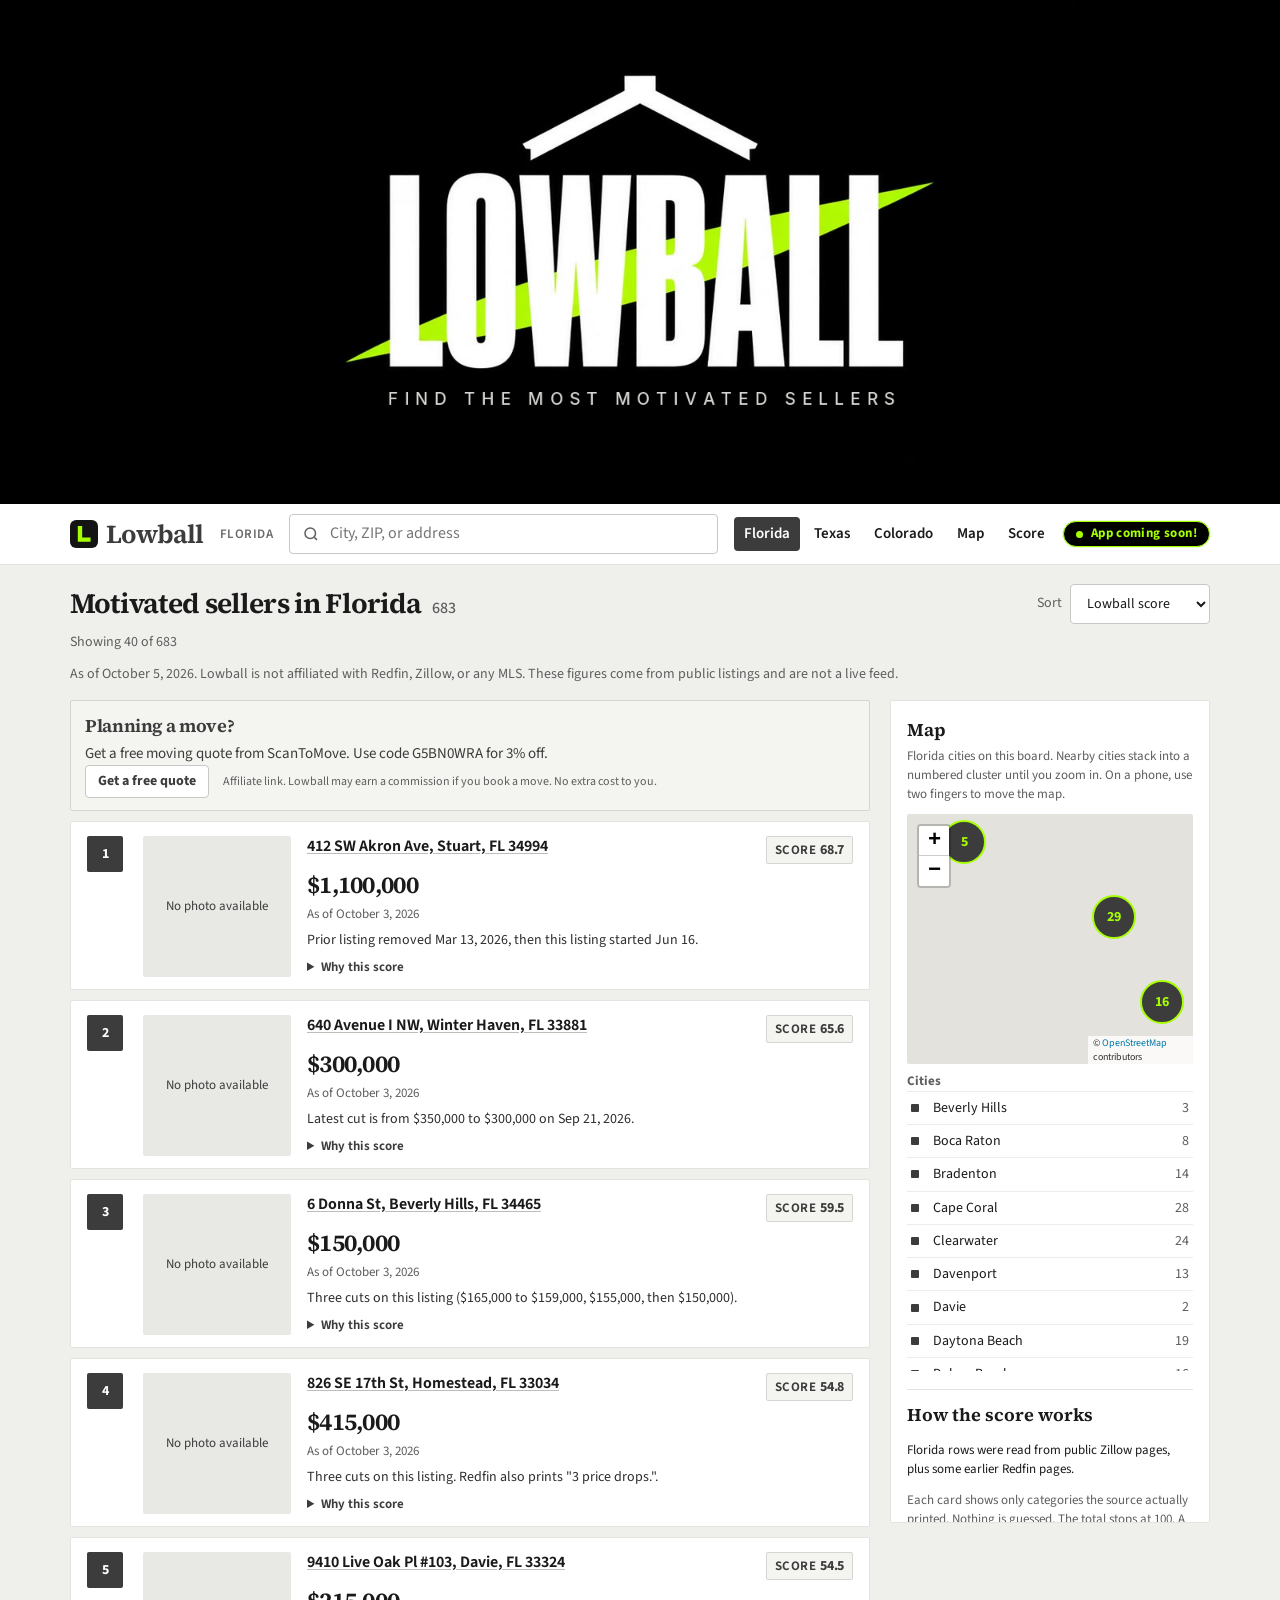
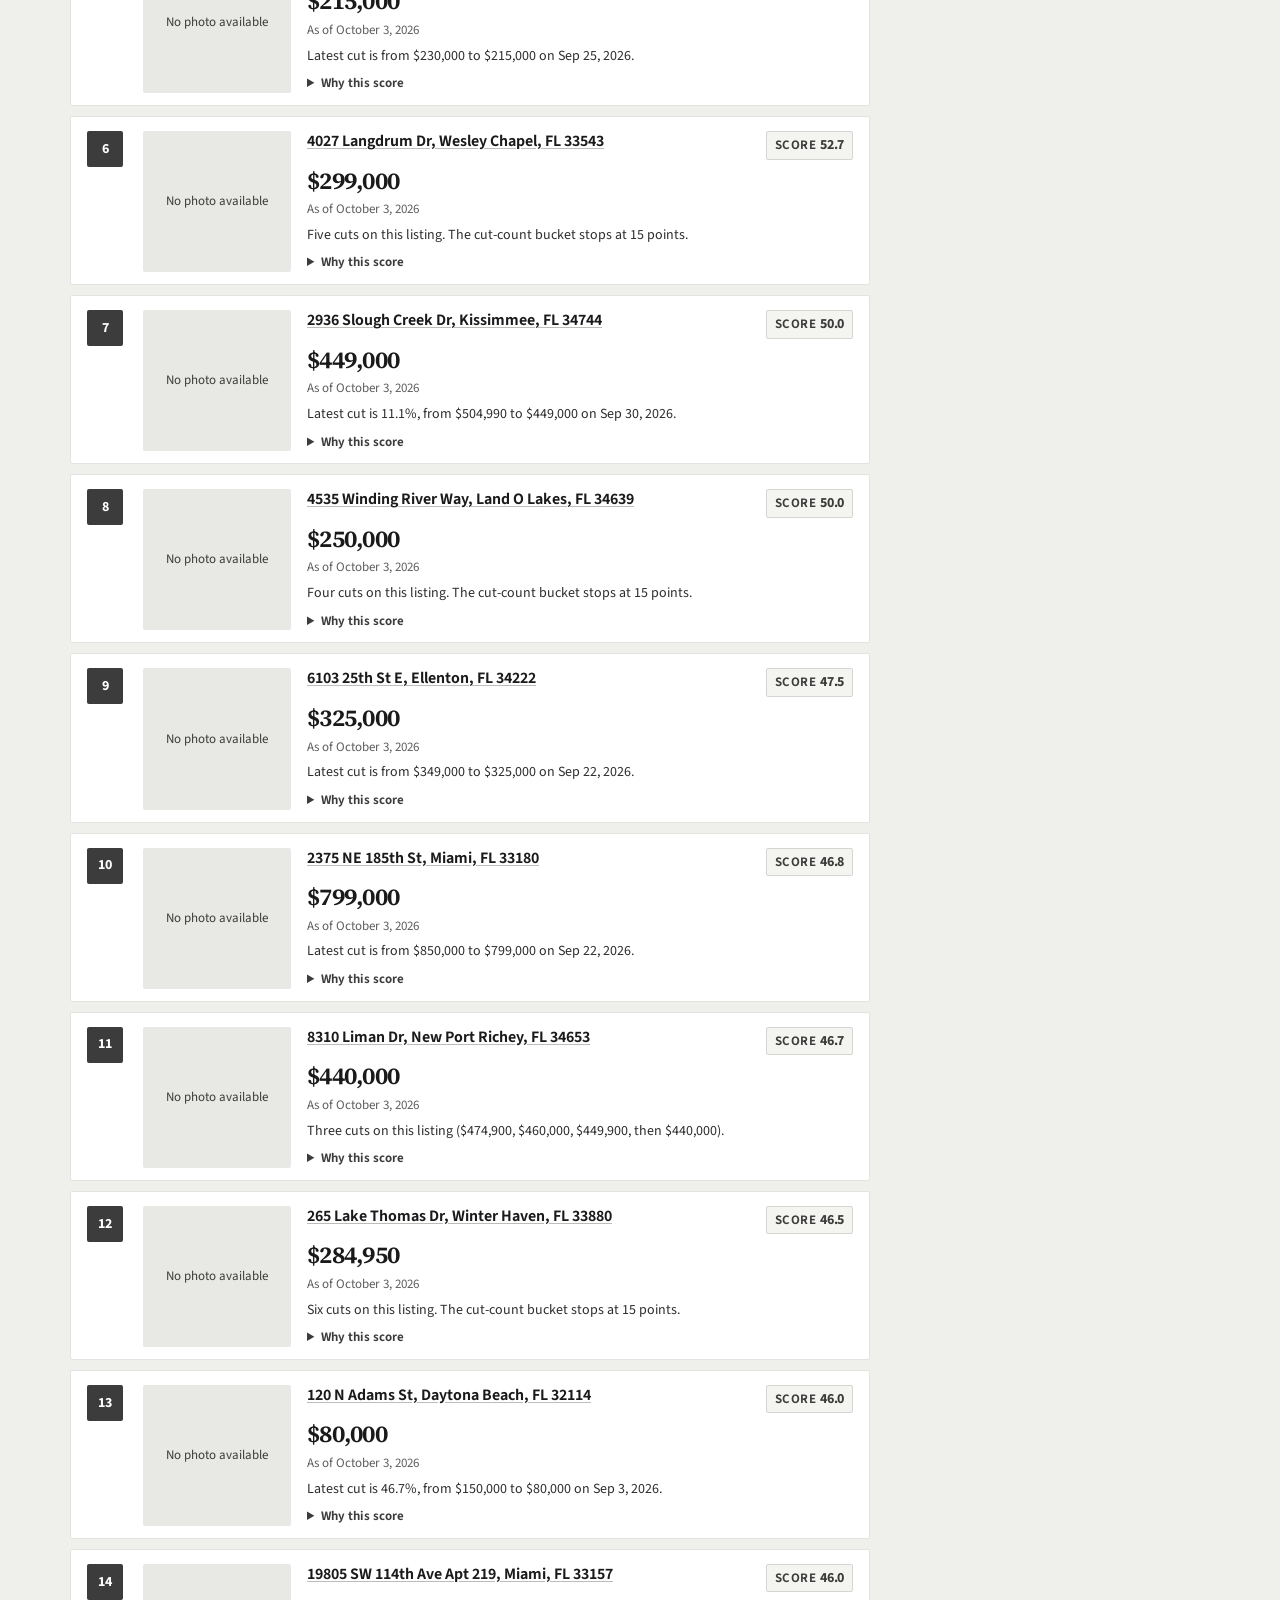
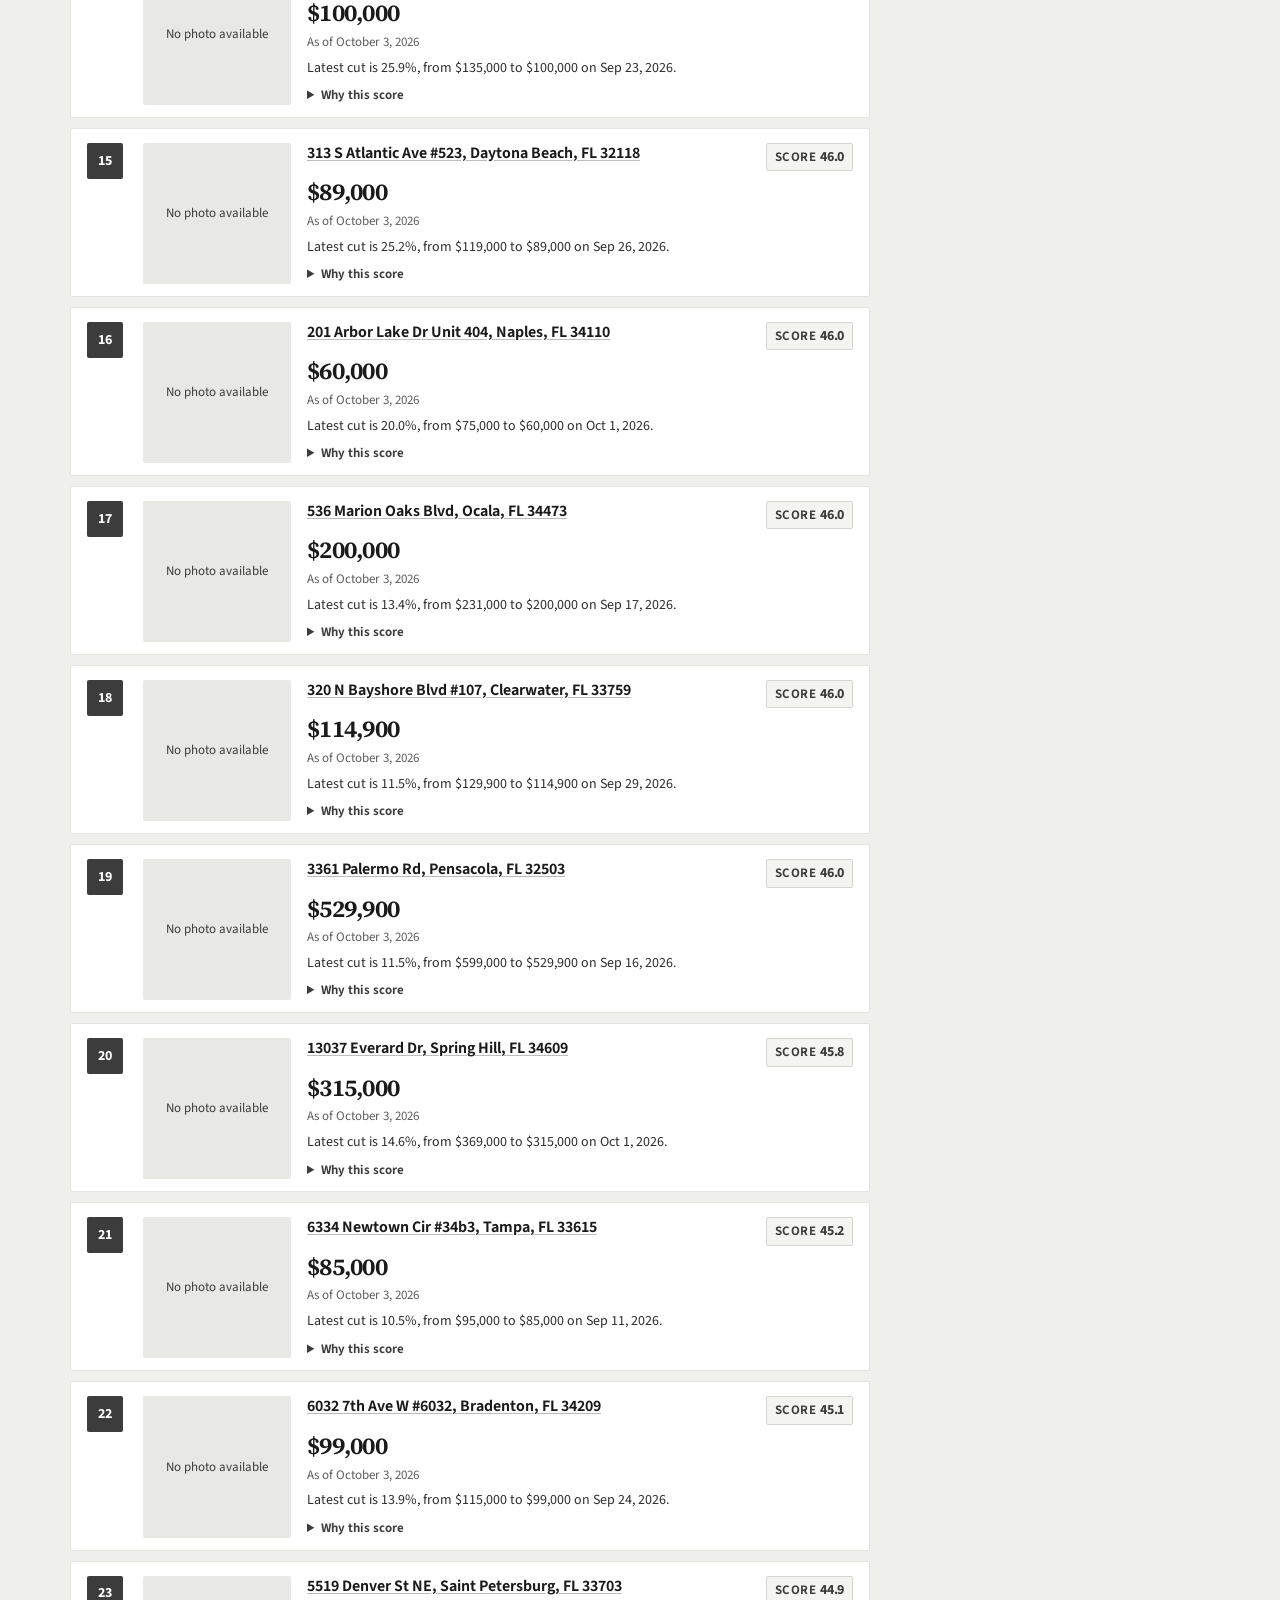
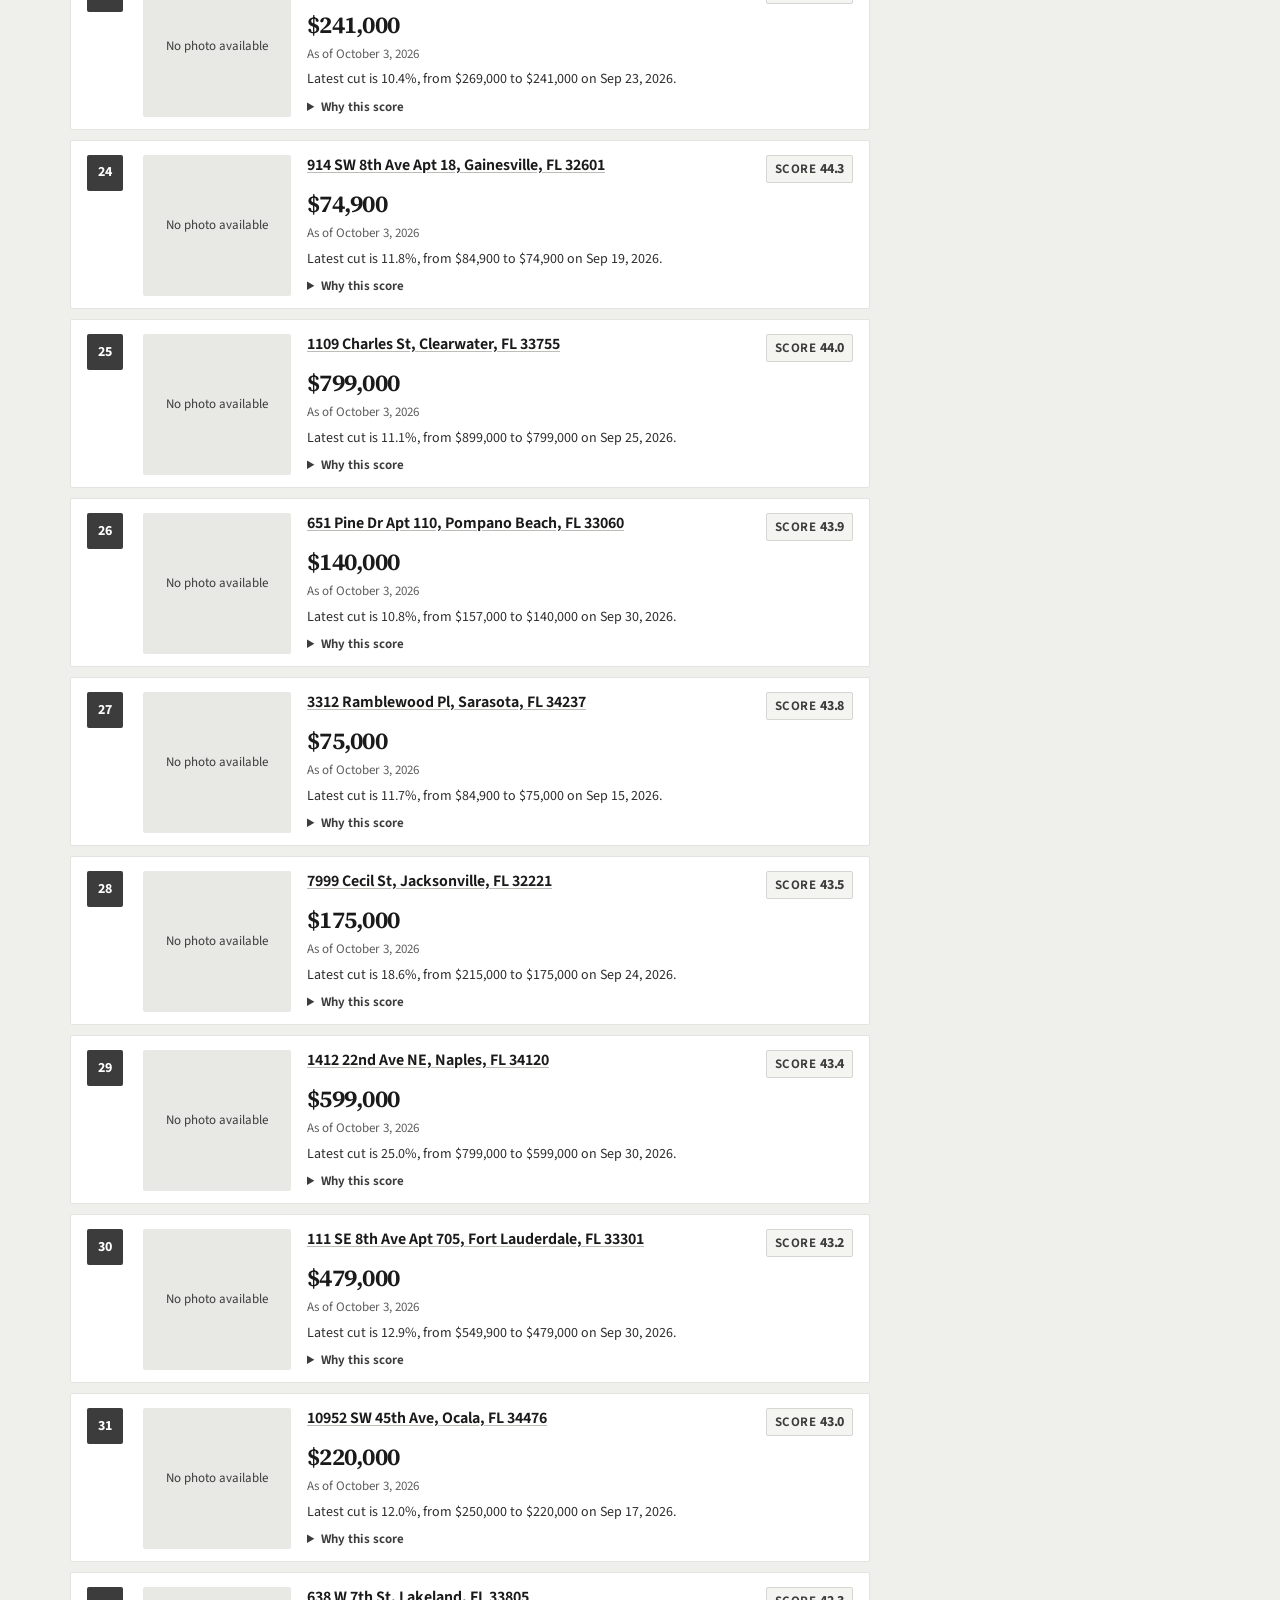
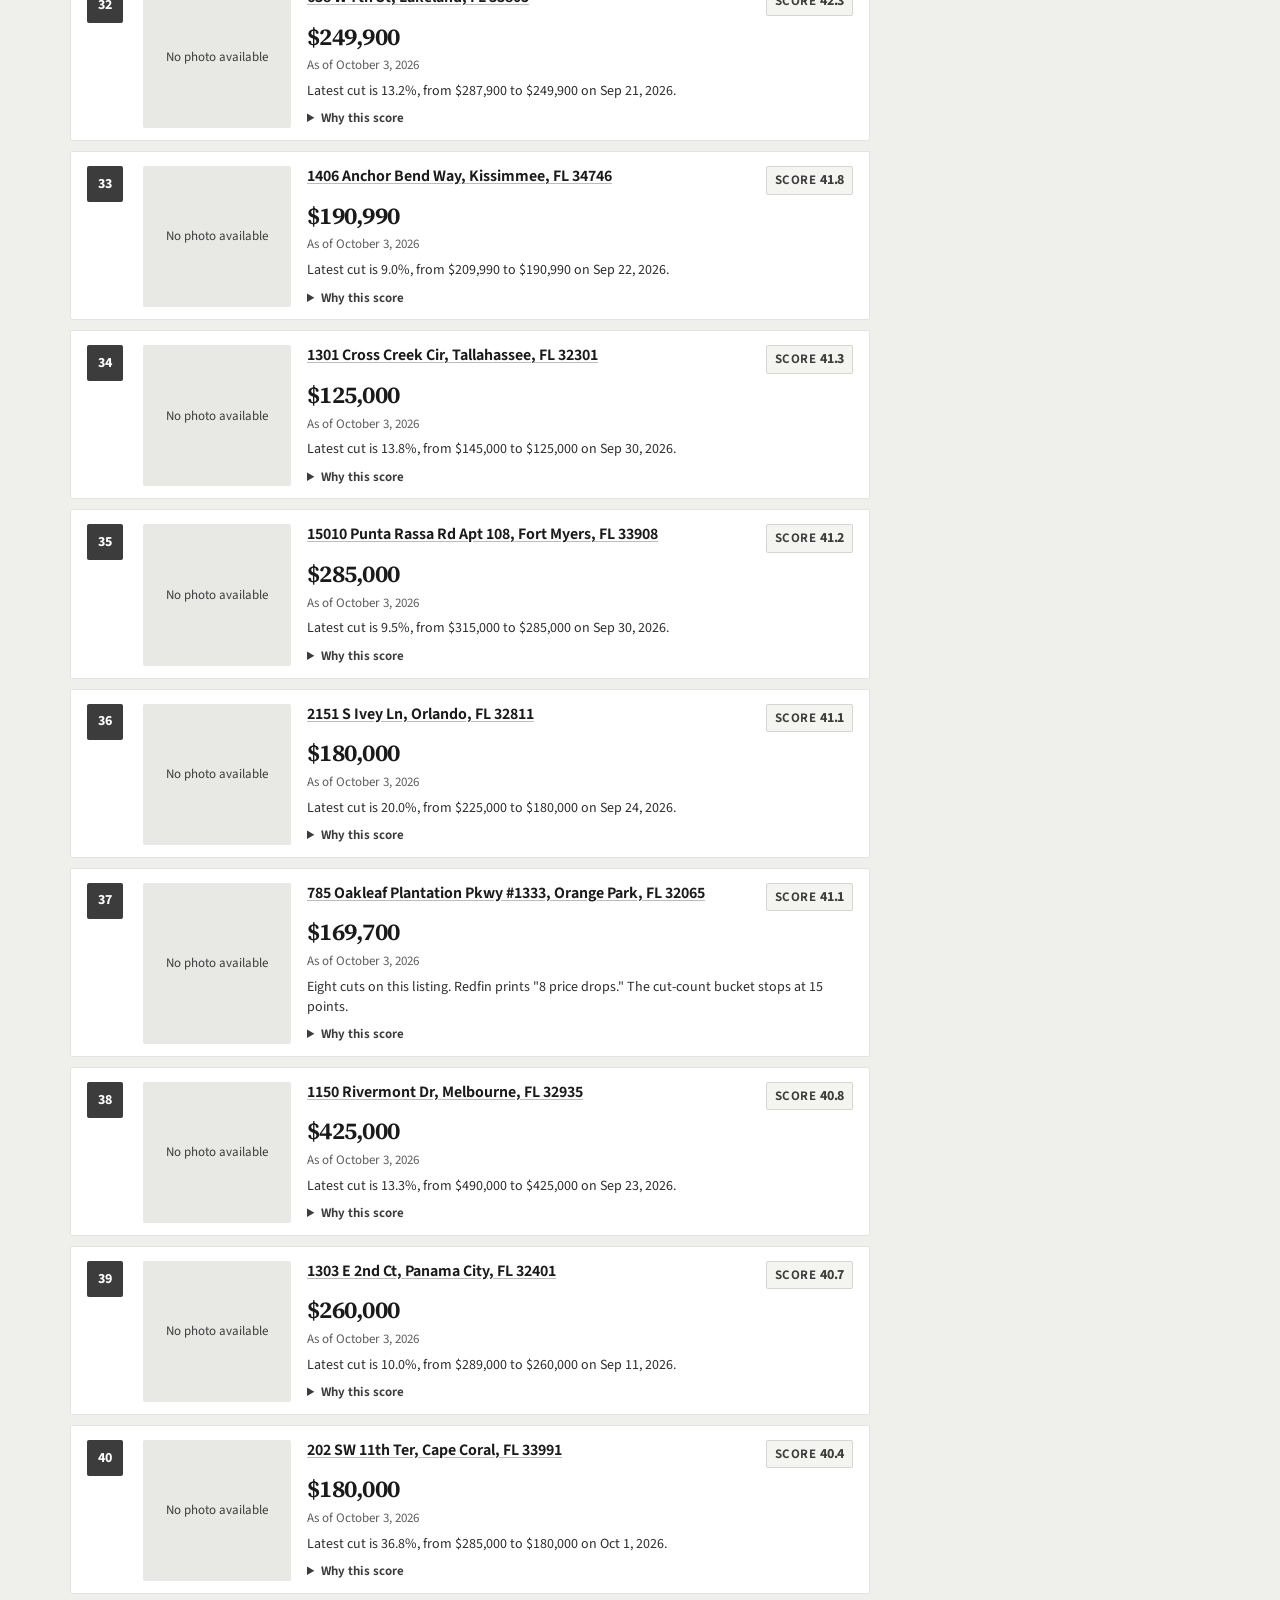
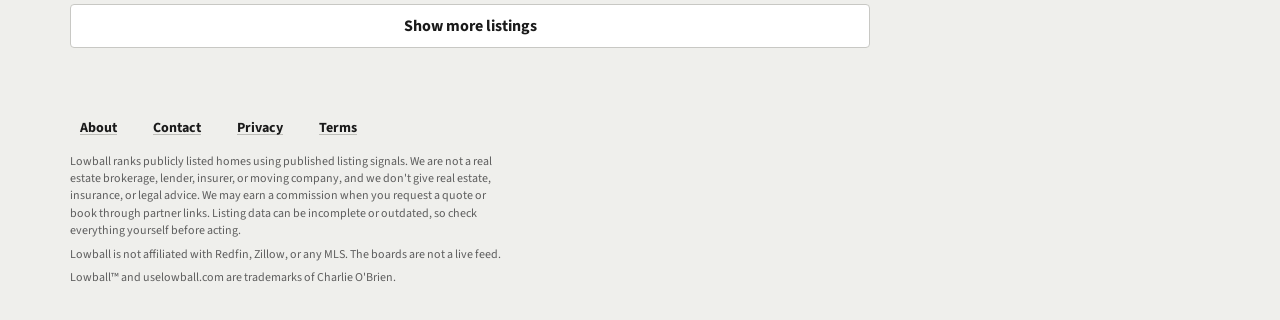
==== commit a4b5cd26: "Keep fitted state maps clickable on a phone. Size clusters for the fractional zoom that fills the pa" ====
--- a/index.html
+++ b/index.html
@@ -588,10 +588,8 @@
     color: var(--ink);
     border-color: var(--ink);
   }
-  @media (pointer: coarse) {
-    .mapbox.leaflet-container { touch-action: pan-y; }
-    .mapbox.leaflet-container.is-panning { touch-action: none; }
-  }
+  .mapbox.leaflet-container.is-coarse { touch-action: pan-y; }
+  .mapbox.leaflet-container.is-coarse.is-panning { touch-action: none; }
   .leaflet-tooltip {
     background: var(--ink);
     color: #f6f6f4;
@@ -1314,7 +1312,7 @@
         cityMap.setView(centers[state] || [39, -98], 6, { animate: false });
         return;
       }
-      cityMap.fitBounds(points, { padding: [14, 14], animate: false });
+      cityMap.fitBounds(points, { padding: [12, 12], animate: false });
     };
     run();
     requestAnimationFrame(function () {
@@ -1323,25 +1321,42 @@
     });
   }
 
+  function touchPoint(touches) {
+    return {
+      x: (touches[0].clientX + touches[1].clientX) / 2,
+      y: (touches[0].clientY + touches[1].clientY) / 2
+    };
+  }
+
   function bindTwoFingerPan() {
     if (!cityMapEl || cityMapEl.dataset.panBound) return;
     cityMapEl.dataset.panBound = "1";
     var coarse = window.matchMedia("(pointer: coarse)");
+    var last = null;
+    if (coarse.matches) {
+      cityMapEl.classList.add("is-coarse");
+      if (cityMap.dragging) cityMap.dragging.disable();
+    }
     cityMapEl.addEventListener("touchstart", function (event) {
-      if (!coarse.matches || !cityMap || !event.touches || event.touches.length < 2) return;
+      if (!cityMap || !coarse.matches || !event.touches || event.touches.length < 2) return;
       cityMapEl.classList.add("is-panning");
-      cityMap.dragging.enable();
+      last = touchPoint(event.touches);
     }, { capture: true, passive: true });
+    cityMapEl.addEventListener("touchmove", function (event) {
+      if (!cityMap || !last || !event.touches || event.touches.length < 2) return;
+      var now = touchPoint(event.touches);
+      cityMap.panBy([last.x - now.x, last.y - now.y], { animate: false });
+      last = now;
+      event.preventDefault();
+    }, { capture: true, passive: false });
     function endGesture(event) {
-      if (!coarse.matches || !cityMap) return;
       if (!event.touches || event.touches.length < 2) {
         cityMapEl.classList.remove("is-panning");
-        cityMap.dragging.disable();
+        last = null;
       }
     }
     cityMapEl.addEventListener("touchend", endGesture, { capture: true, passive: true });
     cityMapEl.addEventListener("touchcancel", endGesture, { capture: true, passive: true });
-    if (coarse.matches && cityMap.dragging) cityMap.dragging.disable();
     coarse.addEventListener("change", function () {
       if (!cityMap || !cityMap.dragging) return;
       if (coarse.matches) cityMap.dragging.disable();
@@ -1426,6 +1441,8 @@
     cityMap = L.map(cityMapEl, {
       scrollWheelZoom: false,
       dragging: !touch,
+      zoomSnap: 0,
+      zoomDelta: 1,
       minZoom: 4,
       maxZoom: 12,
       zoomControl: true,
@@ -1439,7 +1456,12 @@
       keepBuffer: 2
     }).addTo(cityMap);
     cityLayer = L.markerClusterGroup({
-      maxClusterRadius: 48,
+      maxClusterRadius: function () {
+        // Clusters are laid out on whole zoom levels. The fitted view can sit
+        // half a level lower, which pulls the icons closer. A wider radius
+        // keeps those icons from landing on top of each other.
+        return 96;
+      },
       spiderfyOnMaxZoom: true,
       zoomToBoundsOnClick: true,
       showCoverageOnHover: false,
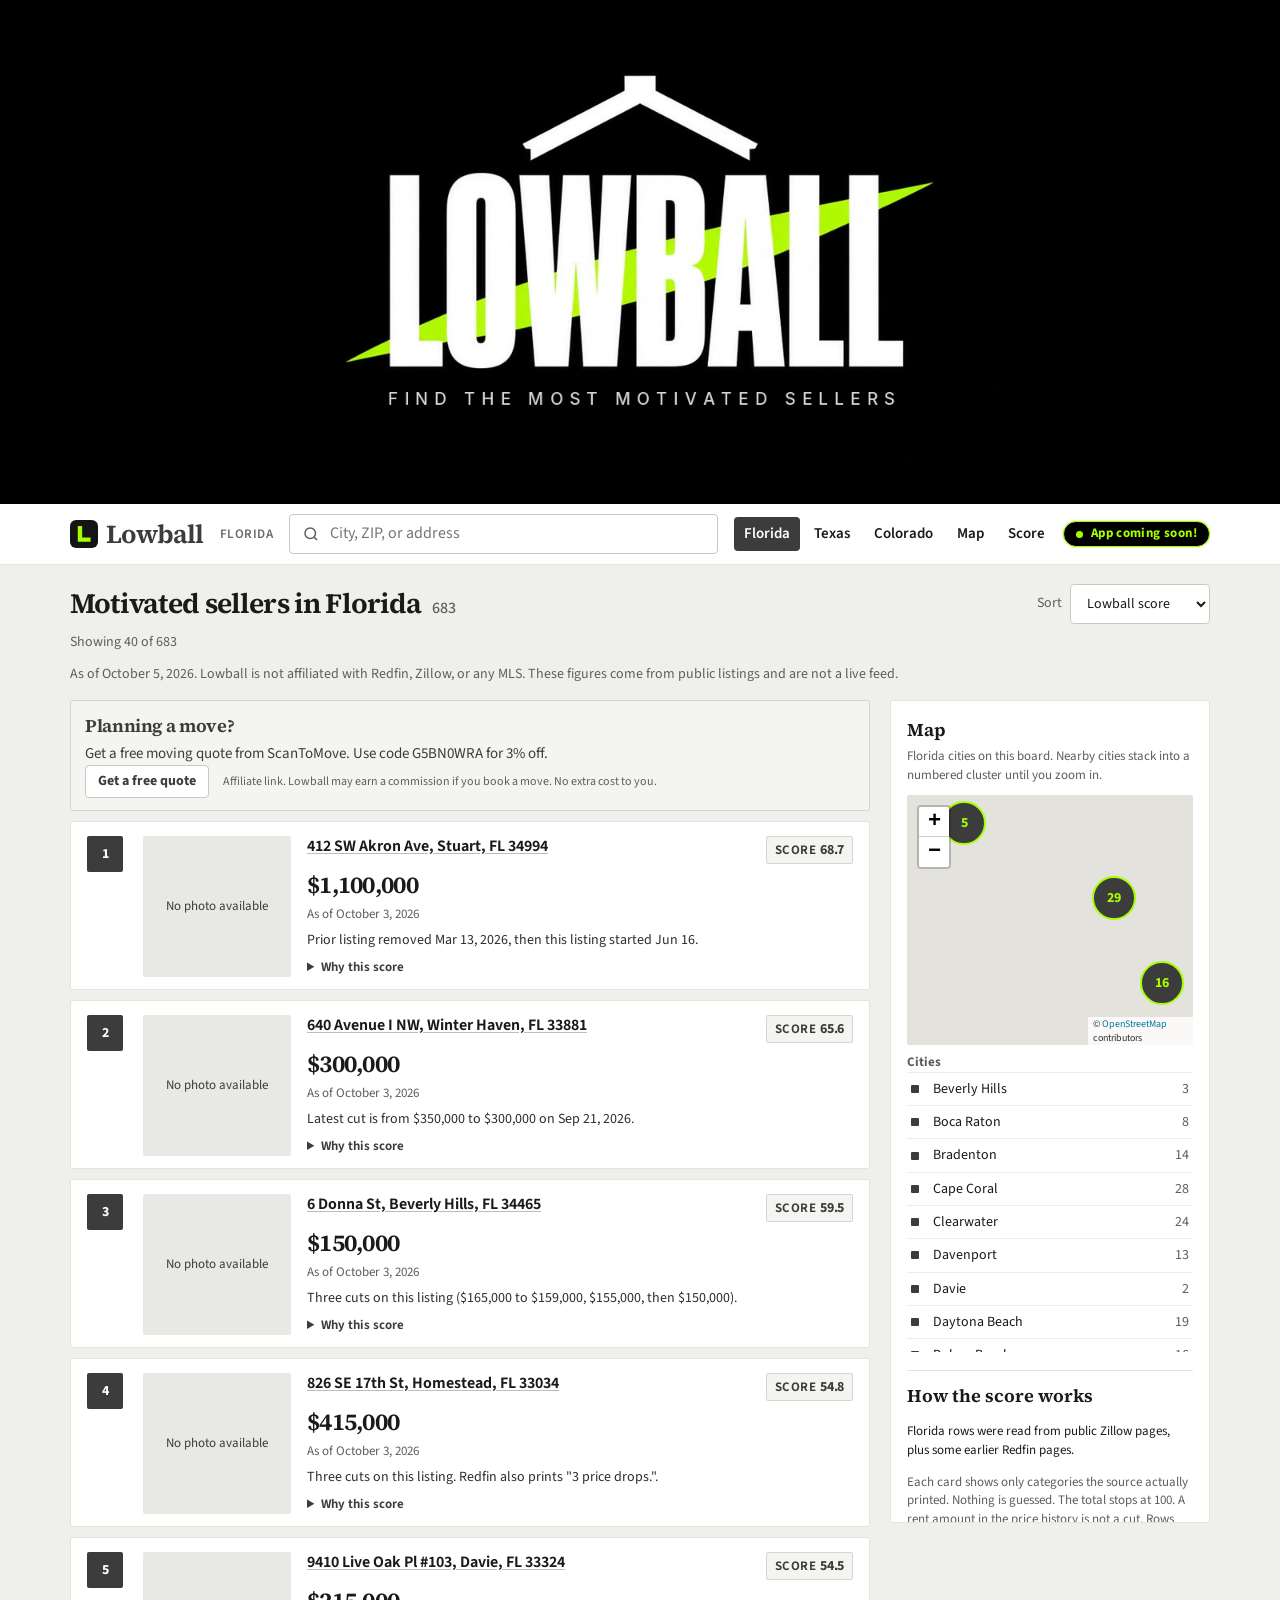
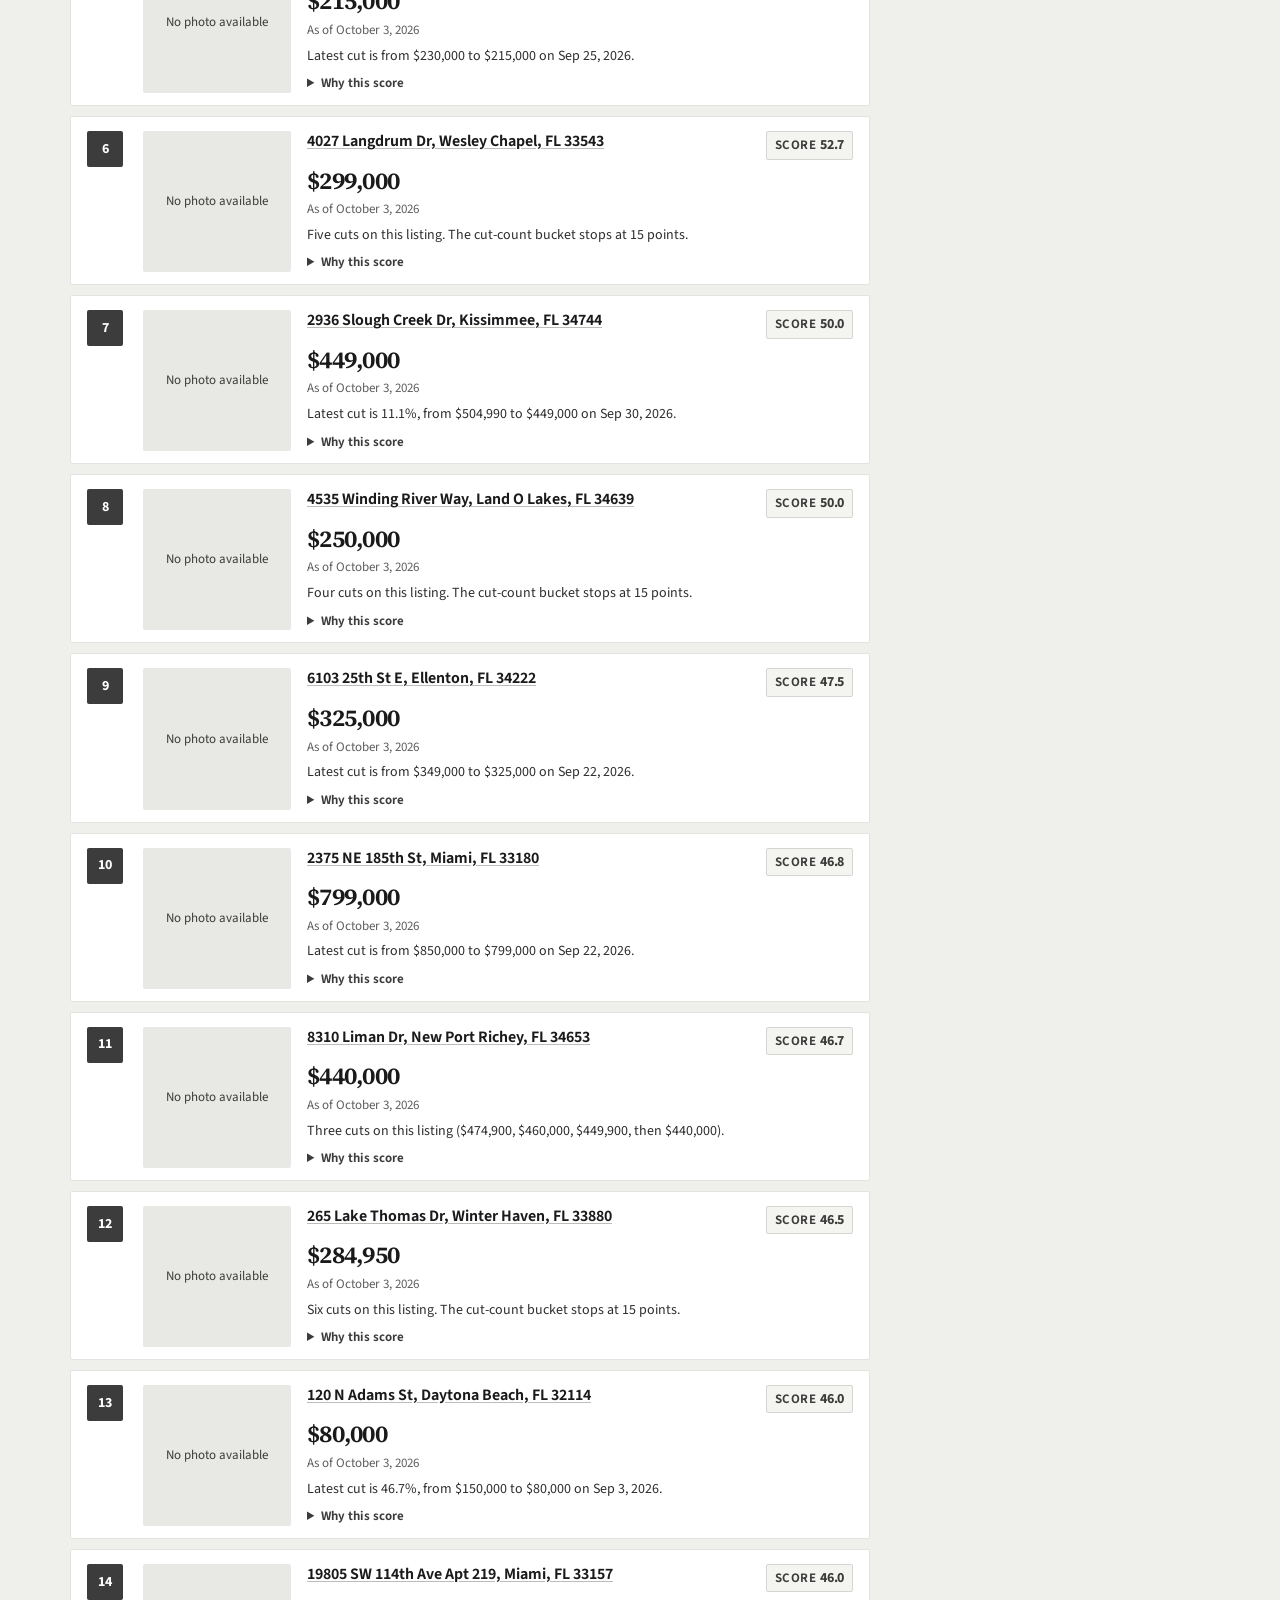
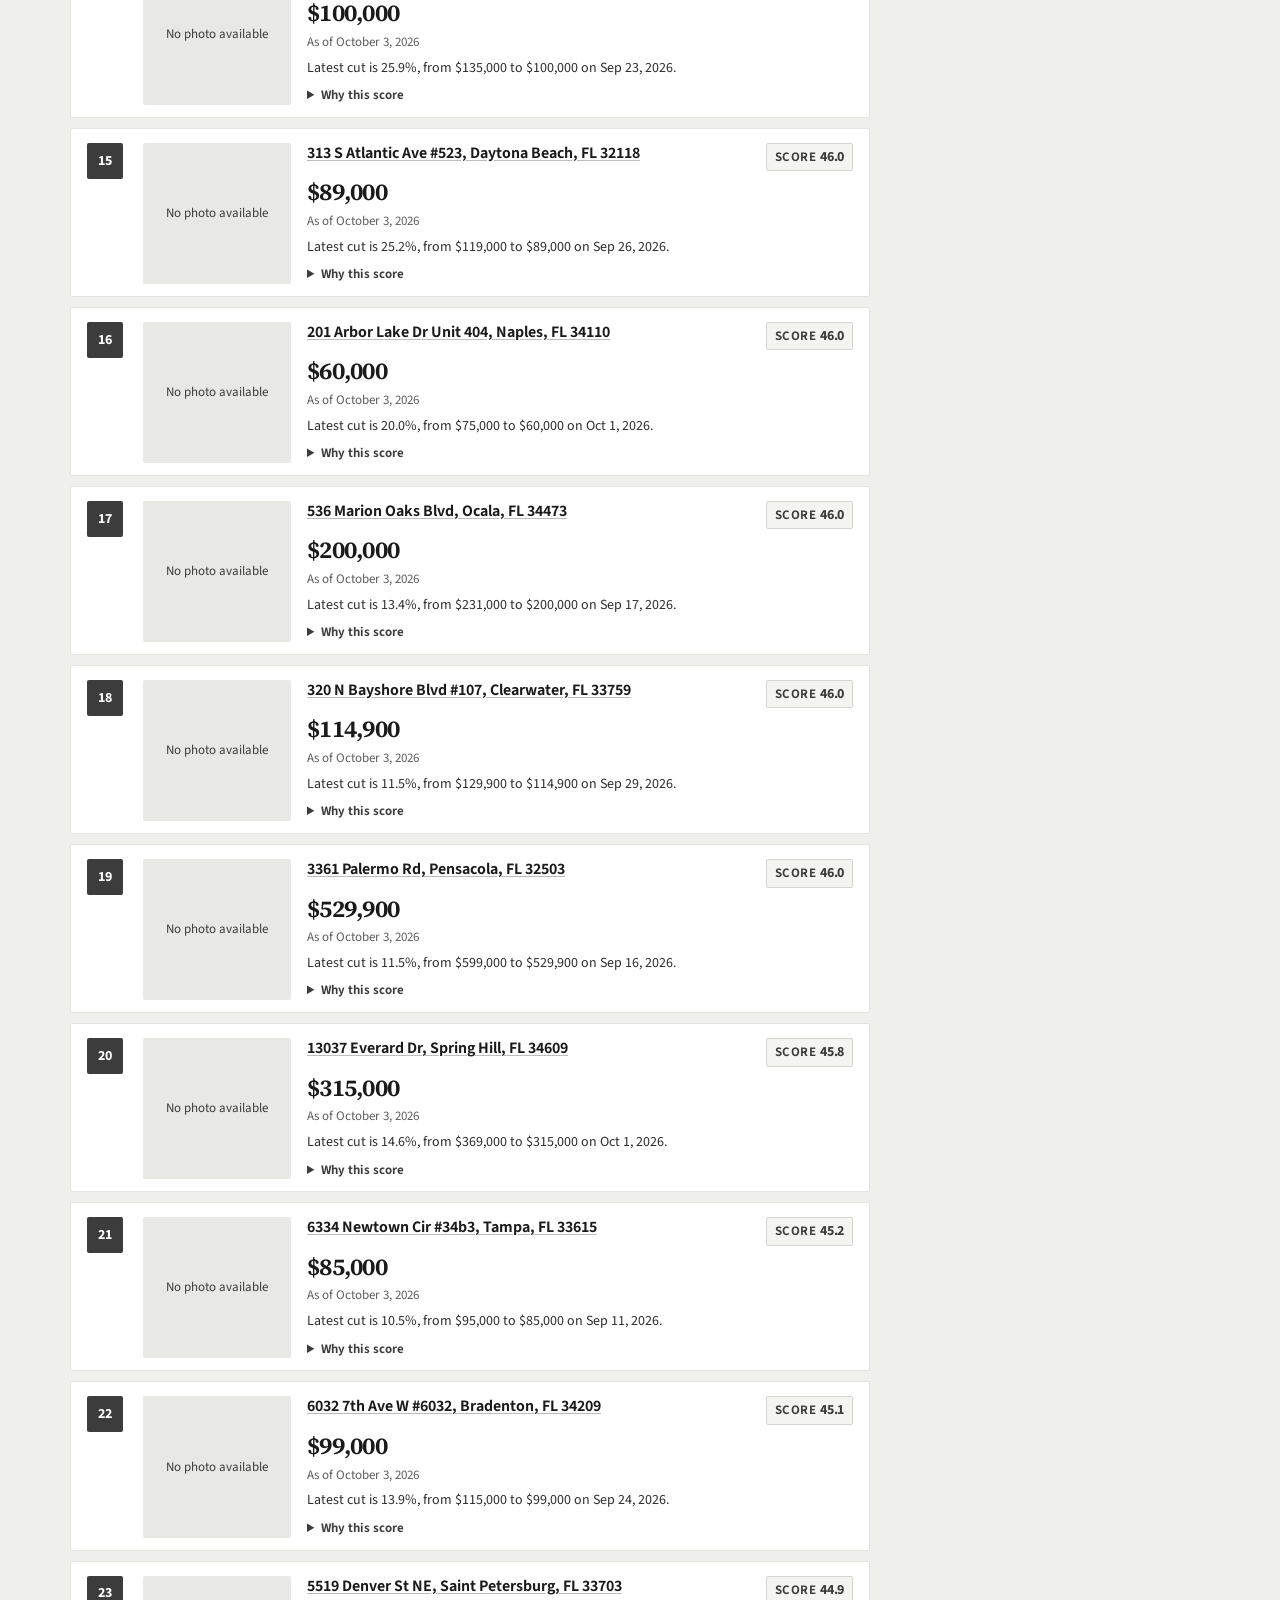
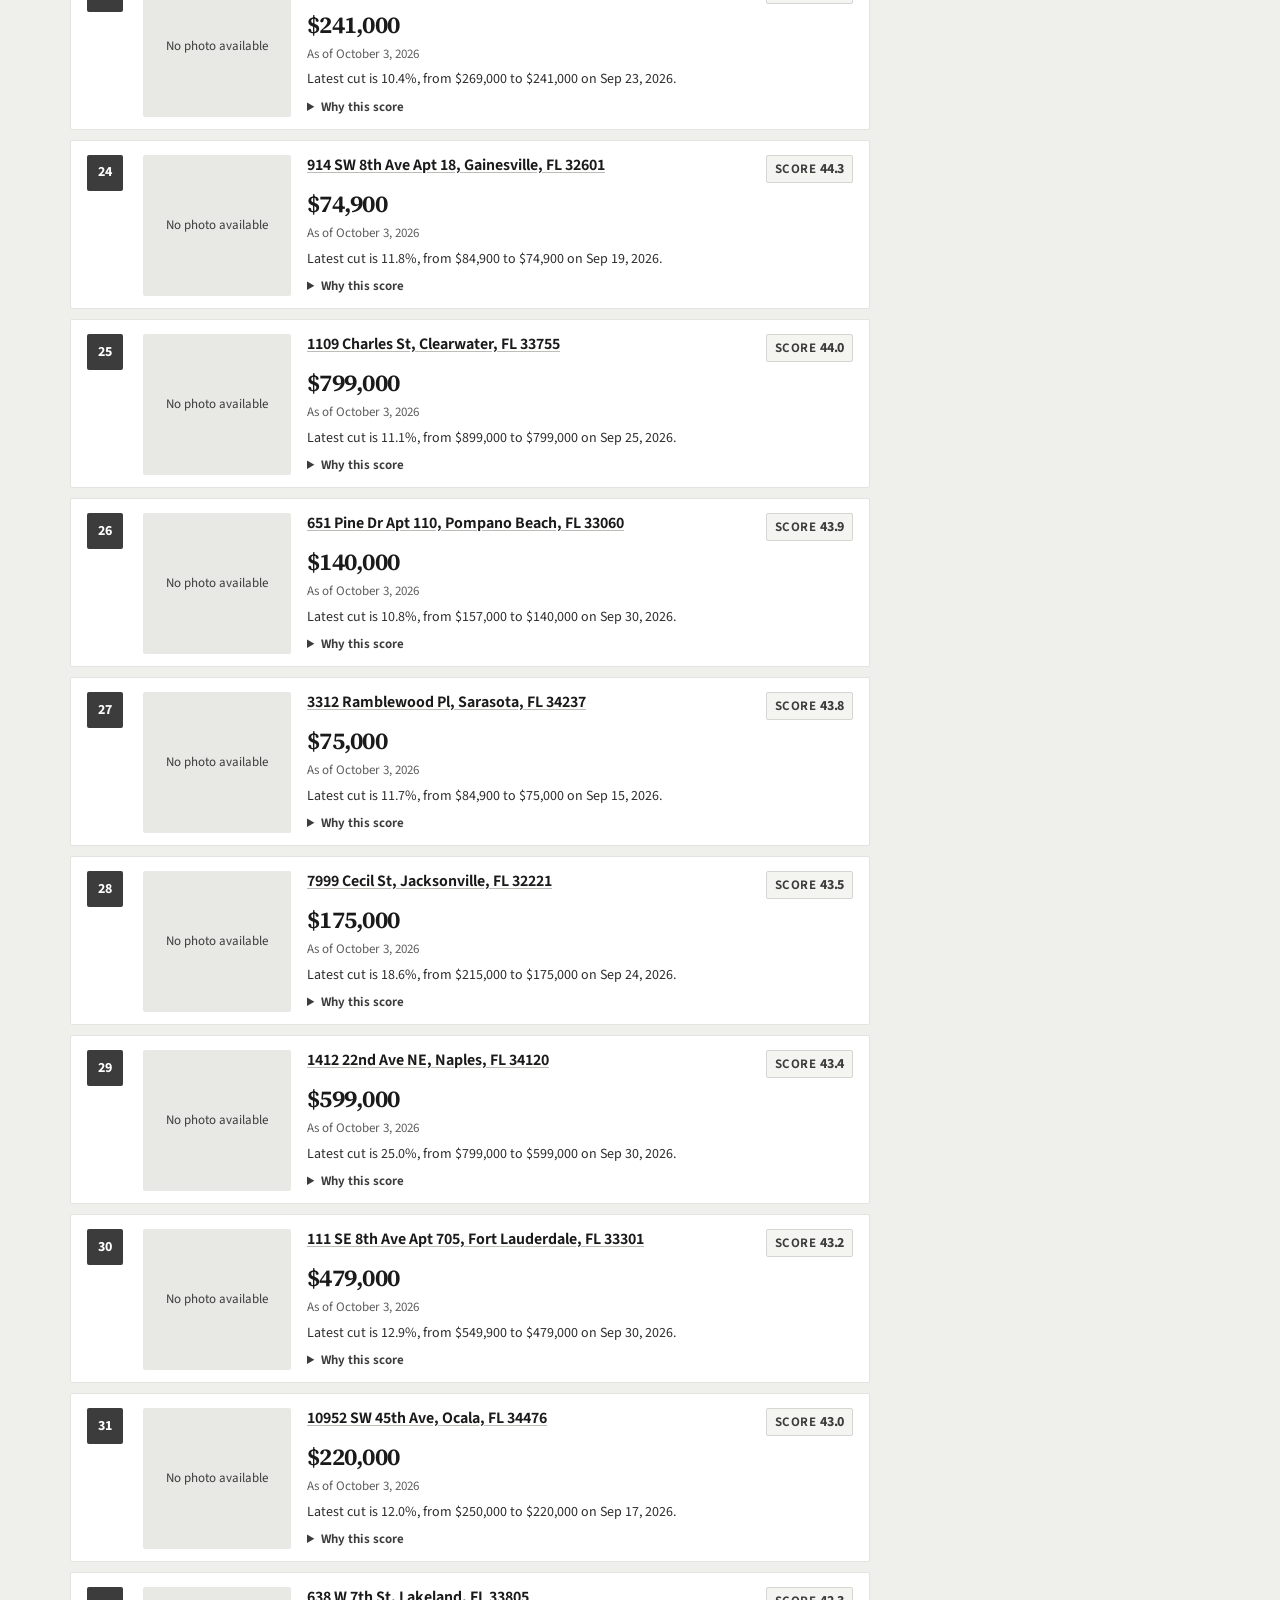
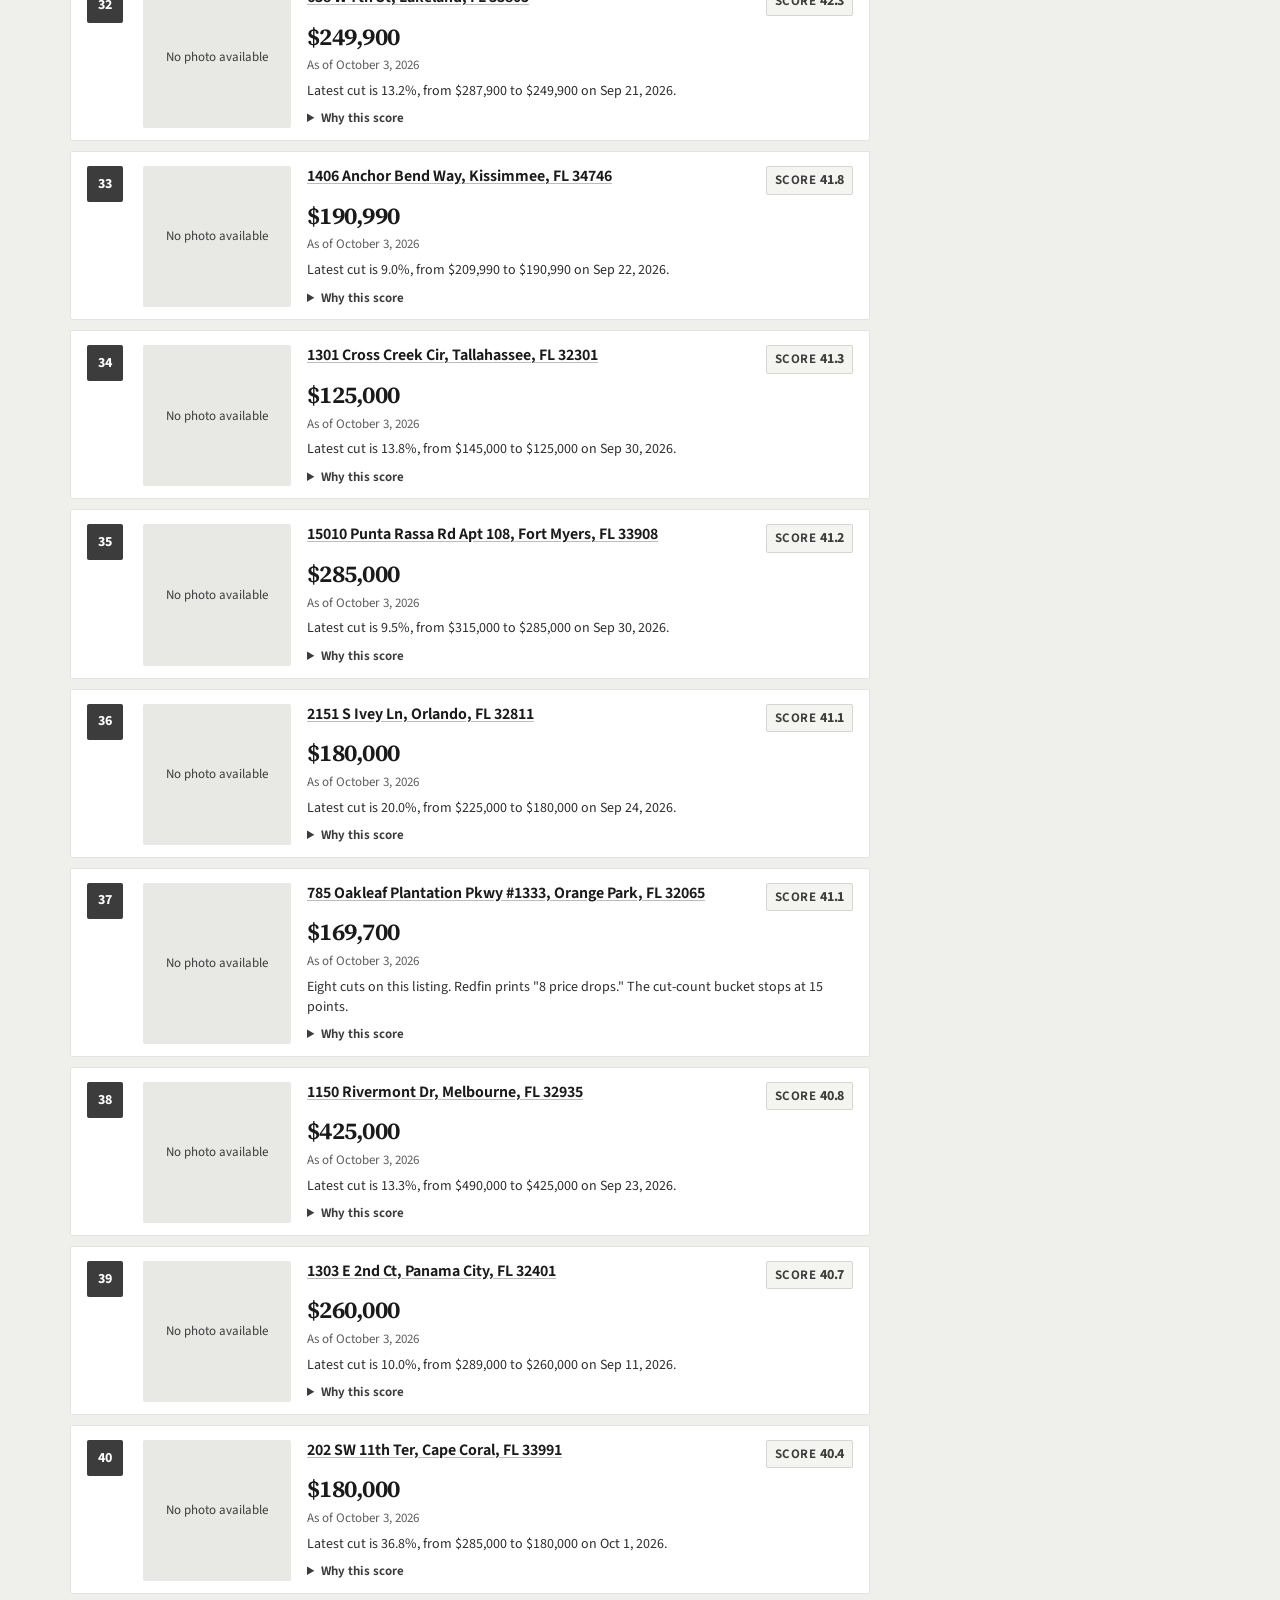
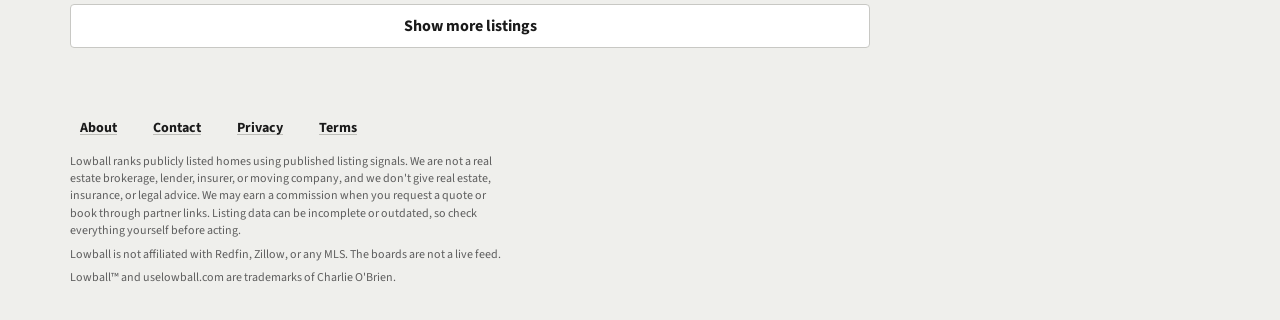
==== commit 3878895f: "Let one finger pan the city map on a phone. Pinch with two fingers to zoom. Page scrolling stays off" ====
--- a/index.html
+++ b/index.html
@@ -588,8 +588,6 @@
     color: var(--ink);
     border-color: var(--ink);
   }
-  .mapbox.leaflet-container.is-coarse { touch-action: pan-y; }
-  .mapbox.leaflet-container.is-coarse.is-panning { touch-action: none; }
   .leaflet-tooltip {
     background: var(--ink);
     color: #f6f6f4;
@@ -727,7 +725,7 @@
     .page { padding: 14px 12px 36px; }
     .move-cta { padding: 12px; }
     .move-cta-row { flex-direction: column; align-items: flex-start; gap: 8px; }
-    .mapbox, .mapbox.leaflet-container { height: 210px; }
+    .mapbox, .mapbox.leaflet-container { height: min(210px, 55vh); }
     .cities { max-height: 220px; }
   }
 </style>
@@ -792,8 +790,8 @@
     </div>
     <aside class="rail" id="map" aria-labelledby="map-heading">
       <h2 id="map-heading">Map</h2>
-      <p class="standin" id="map-caption">Florida cities on this board. Nearby cities stack into a numbered cluster until you zoom in. On a phone, use two fingers to move the map.</p>
-      <p class="sr-only" id="map-help">The map and the city list both filter the board. A numbered cluster is several nearby cities; zoom in to separate them. On a phone, drag with two fingers so the page can still scroll. Clear the city filter with the button above the listings. Search, sort, and Show more keep the city filter.</p>
+      <p class="standin" id="map-caption">Florida cities on this board. Nearby cities stack into a numbered cluster until you zoom in.</p>
+      <p class="sr-only" id="map-help">The map and the city list both filter the board. A numbered cluster is several nearby cities; zoom in to separate them. Clear the city filter with the button above the listings. Search, sort, and Show more keep the city filter.</p>
       <div class="map-frame">
         <div class="mapbox" id="city-map" role="region" aria-label="Map of cities on this board"></div>
         <p class="map-fallback" id="map-fallback">City map loads when this section is on screen.</p>
@@ -1321,49 +1319,6 @@
     });
   }
 
-  function touchPoint(touches) {
-    return {
-      x: (touches[0].clientX + touches[1].clientX) / 2,
-      y: (touches[0].clientY + touches[1].clientY) / 2
-    };
-  }
-
-  function bindTwoFingerPan() {
-    if (!cityMapEl || cityMapEl.dataset.panBound) return;
-    cityMapEl.dataset.panBound = "1";
-    var coarse = window.matchMedia("(pointer: coarse)");
-    var last = null;
-    if (coarse.matches) {
-      cityMapEl.classList.add("is-coarse");
-      if (cityMap.dragging) cityMap.dragging.disable();
-    }
-    cityMapEl.addEventListener("touchstart", function (event) {
-      if (!cityMap || !coarse.matches || !event.touches || event.touches.length < 2) return;
-      cityMapEl.classList.add("is-panning");
-      last = touchPoint(event.touches);
-    }, { capture: true, passive: true });
-    cityMapEl.addEventListener("touchmove", function (event) {
-      if (!cityMap || !last || !event.touches || event.touches.length < 2) return;
-      var now = touchPoint(event.touches);
-      cityMap.panBy([last.x - now.x, last.y - now.y], { animate: false });
-      last = now;
-      event.preventDefault();
-    }, { capture: true, passive: false });
-    function endGesture(event) {
-      if (!event.touches || event.touches.length < 2) {
-        cityMapEl.classList.remove("is-panning");
-        last = null;
-      }
-    }
-    cityMapEl.addEventListener("touchend", endGesture, { capture: true, passive: true });
-    cityMapEl.addEventListener("touchcancel", endGesture, { capture: true, passive: true });
-    coarse.addEventListener("change", function () {
-      if (!cityMap || !cityMap.dragging) return;
-      if (coarse.matches) cityMap.dragging.disable();
-      else cityMap.dragging.enable();
-    });
-  }
-
   function drawMarkers(refit) {
     if (!cityMap || !cityLayer || !window.L) return;
     cityLayer.clearLayers();
@@ -1437,10 +1392,10 @@
 
   function initMap() {
     if (cityMap || !window.L || !window.L.markerClusterGroup || !cityMapEl) return;
-    var touch = coarsePointer();
     cityMap = L.map(cityMapEl, {
       scrollWheelZoom: false,
-      dragging: !touch,
+      dragging: true,
+      touchZoom: true,
       zoomSnap: 0,
       zoomDelta: 1,
       minZoom: 4,
@@ -1478,7 +1433,6 @@
         if (layer.closeTooltip) layer.closeTooltip();
       });
     });
-    bindTwoFingerPan();
     cityMap.setView(centers[state] || [39, -98], 6);
     var fallback = document.getElementById("map-fallback");
     if (fallback) fallback.hidden = true;
@@ -1542,7 +1496,7 @@
     var label = stateLabel[kind];
     place.textContent = label;
     logoState.textContent = label;
-    mapCaption.textContent = label + " cities on this board. Nearby cities stack into a numbered cluster until you zoom in. On a phone, use two fingers to move the map.";
+    mapCaption.textContent = label + " cities on this board. Nearby cities stack into a numbered cluster until you zoom in.";
     ["fl", "tx", "co"].forEach(function (key) {
       var source = document.getElementById("source-" + key);
       var dom = document.getElementById("dom-" + key);
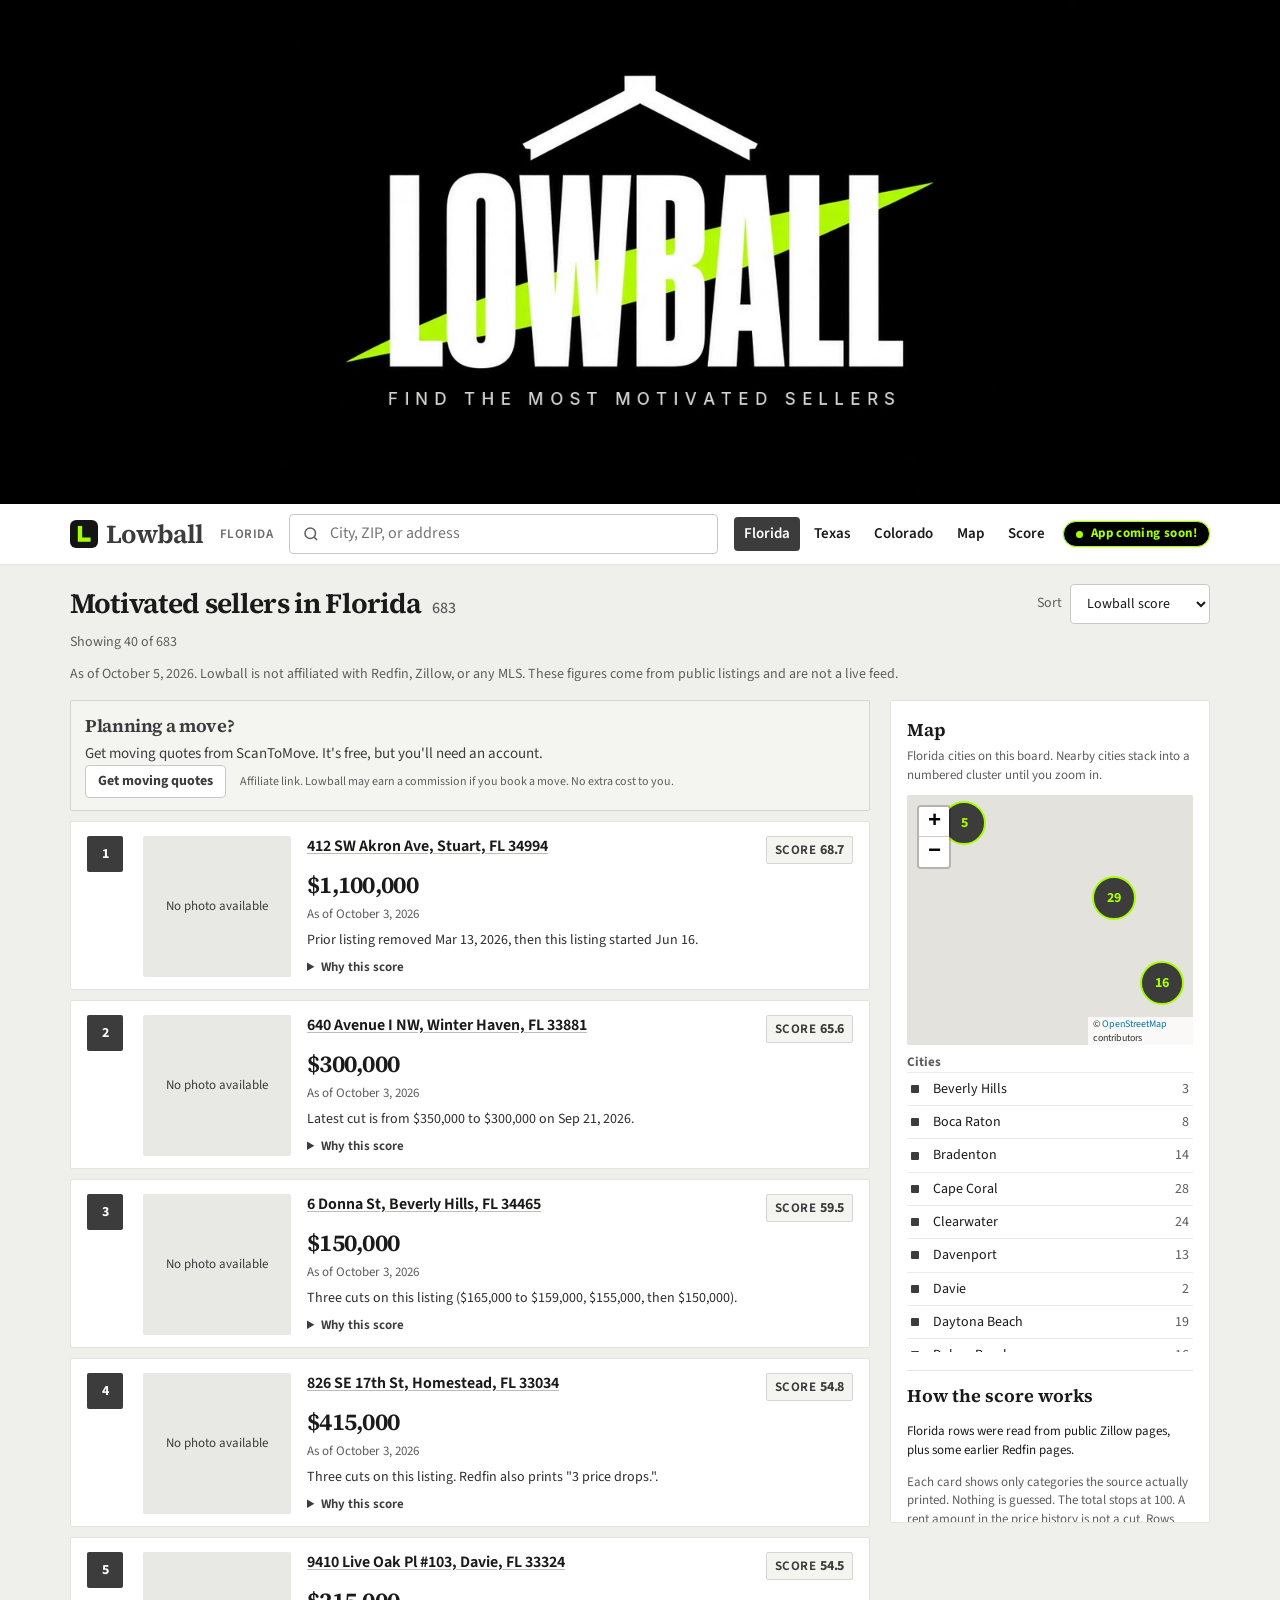
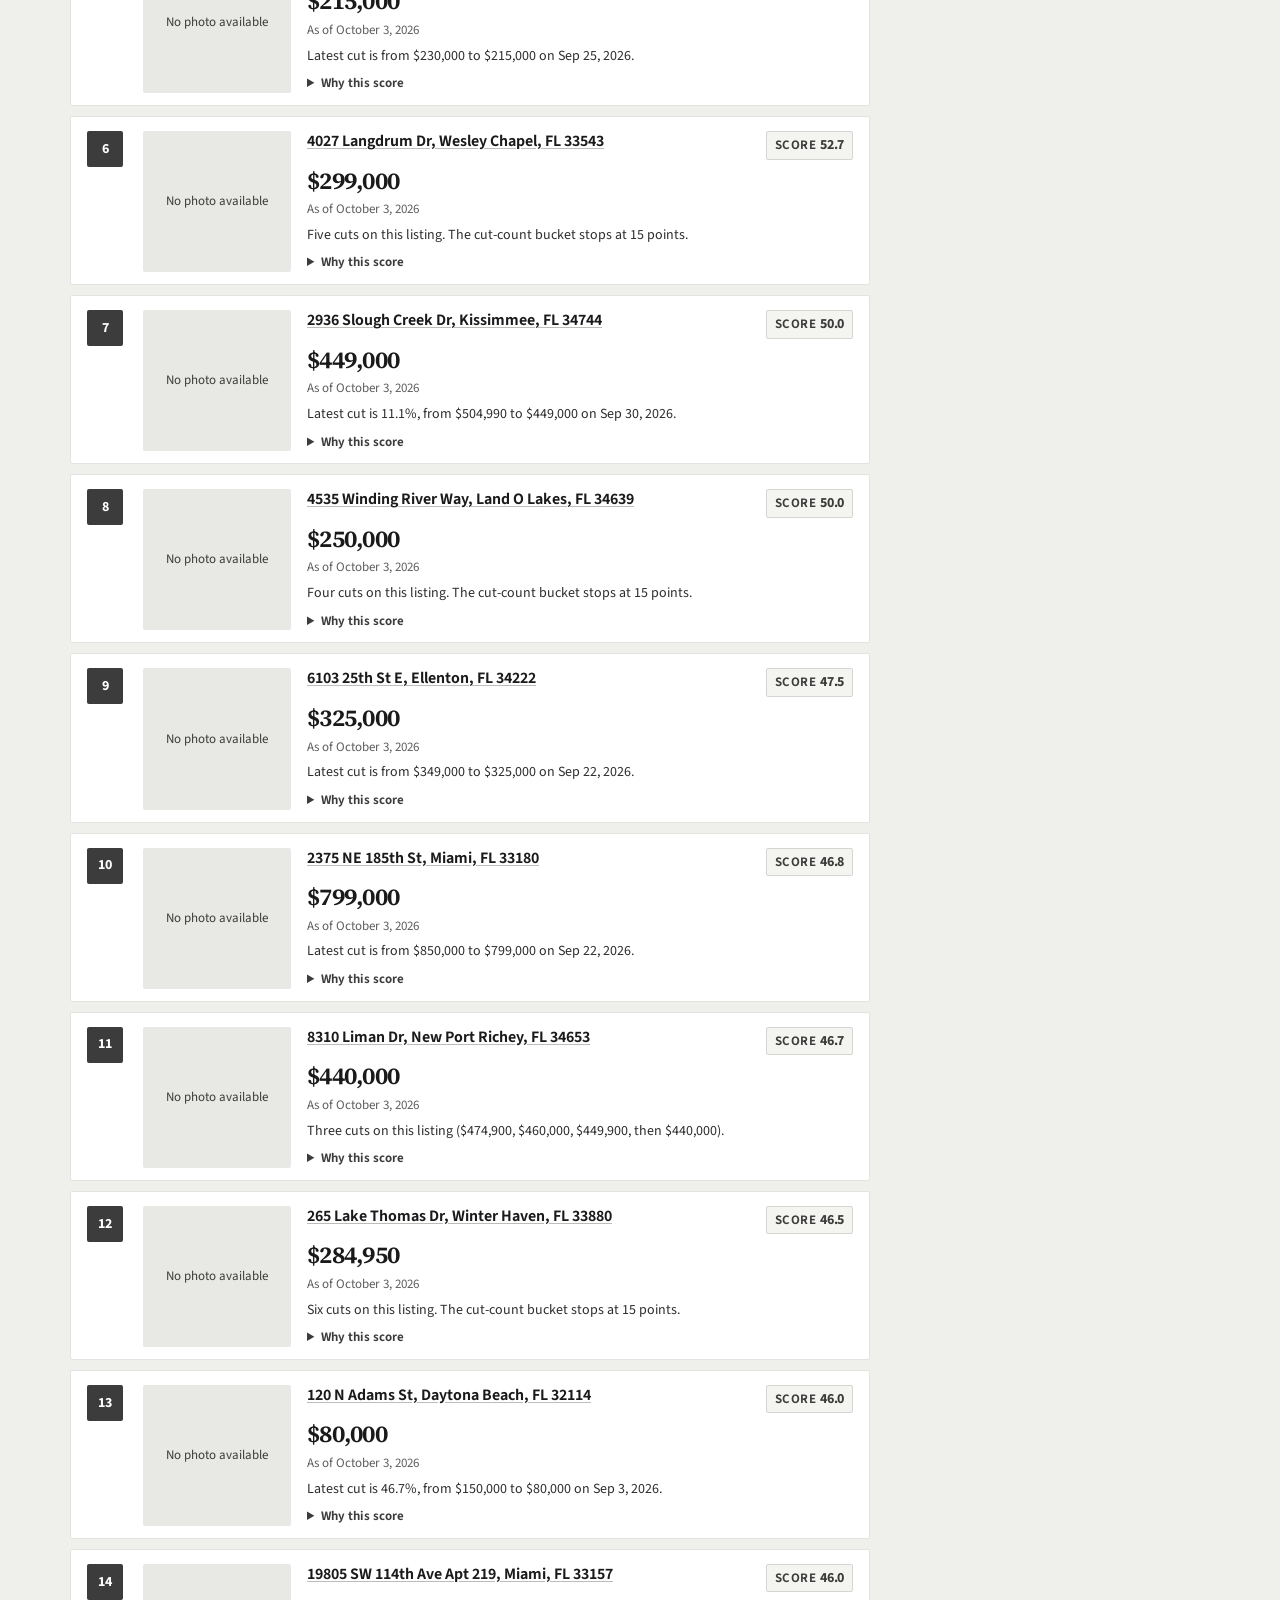
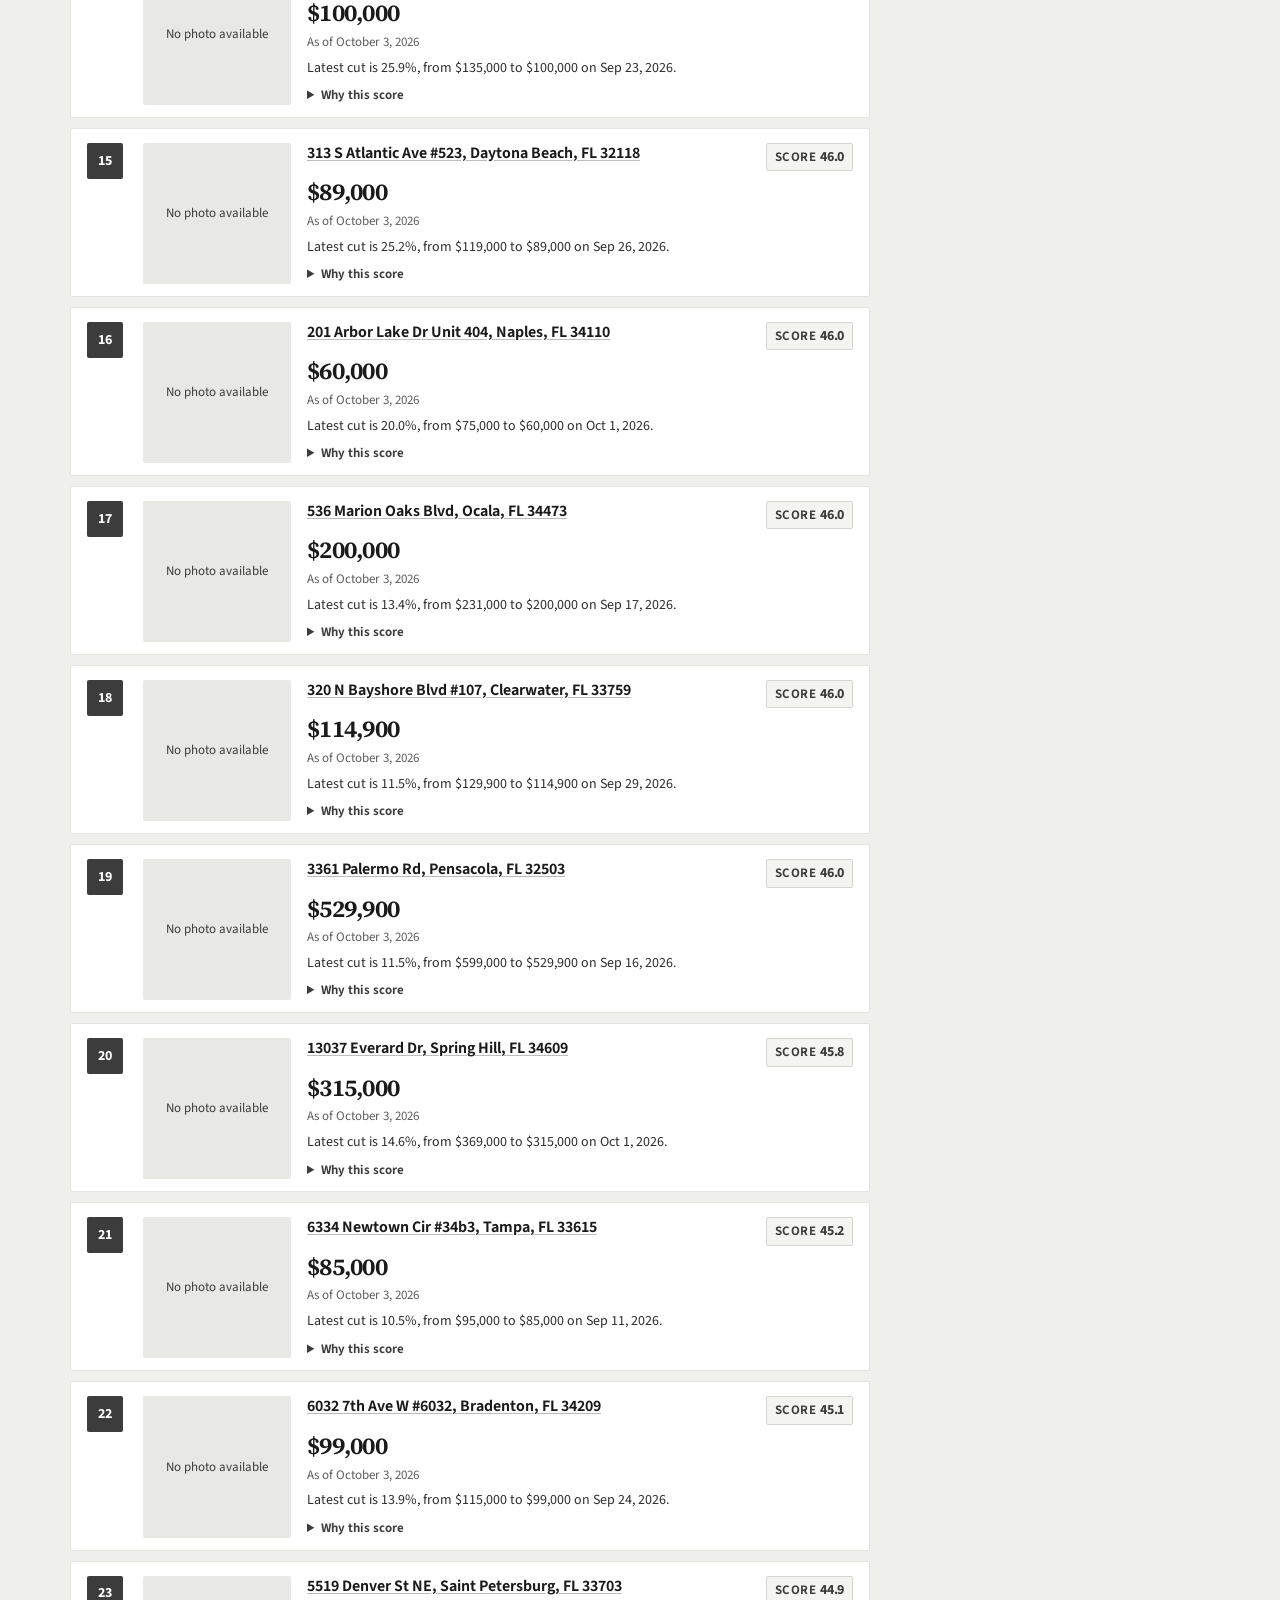
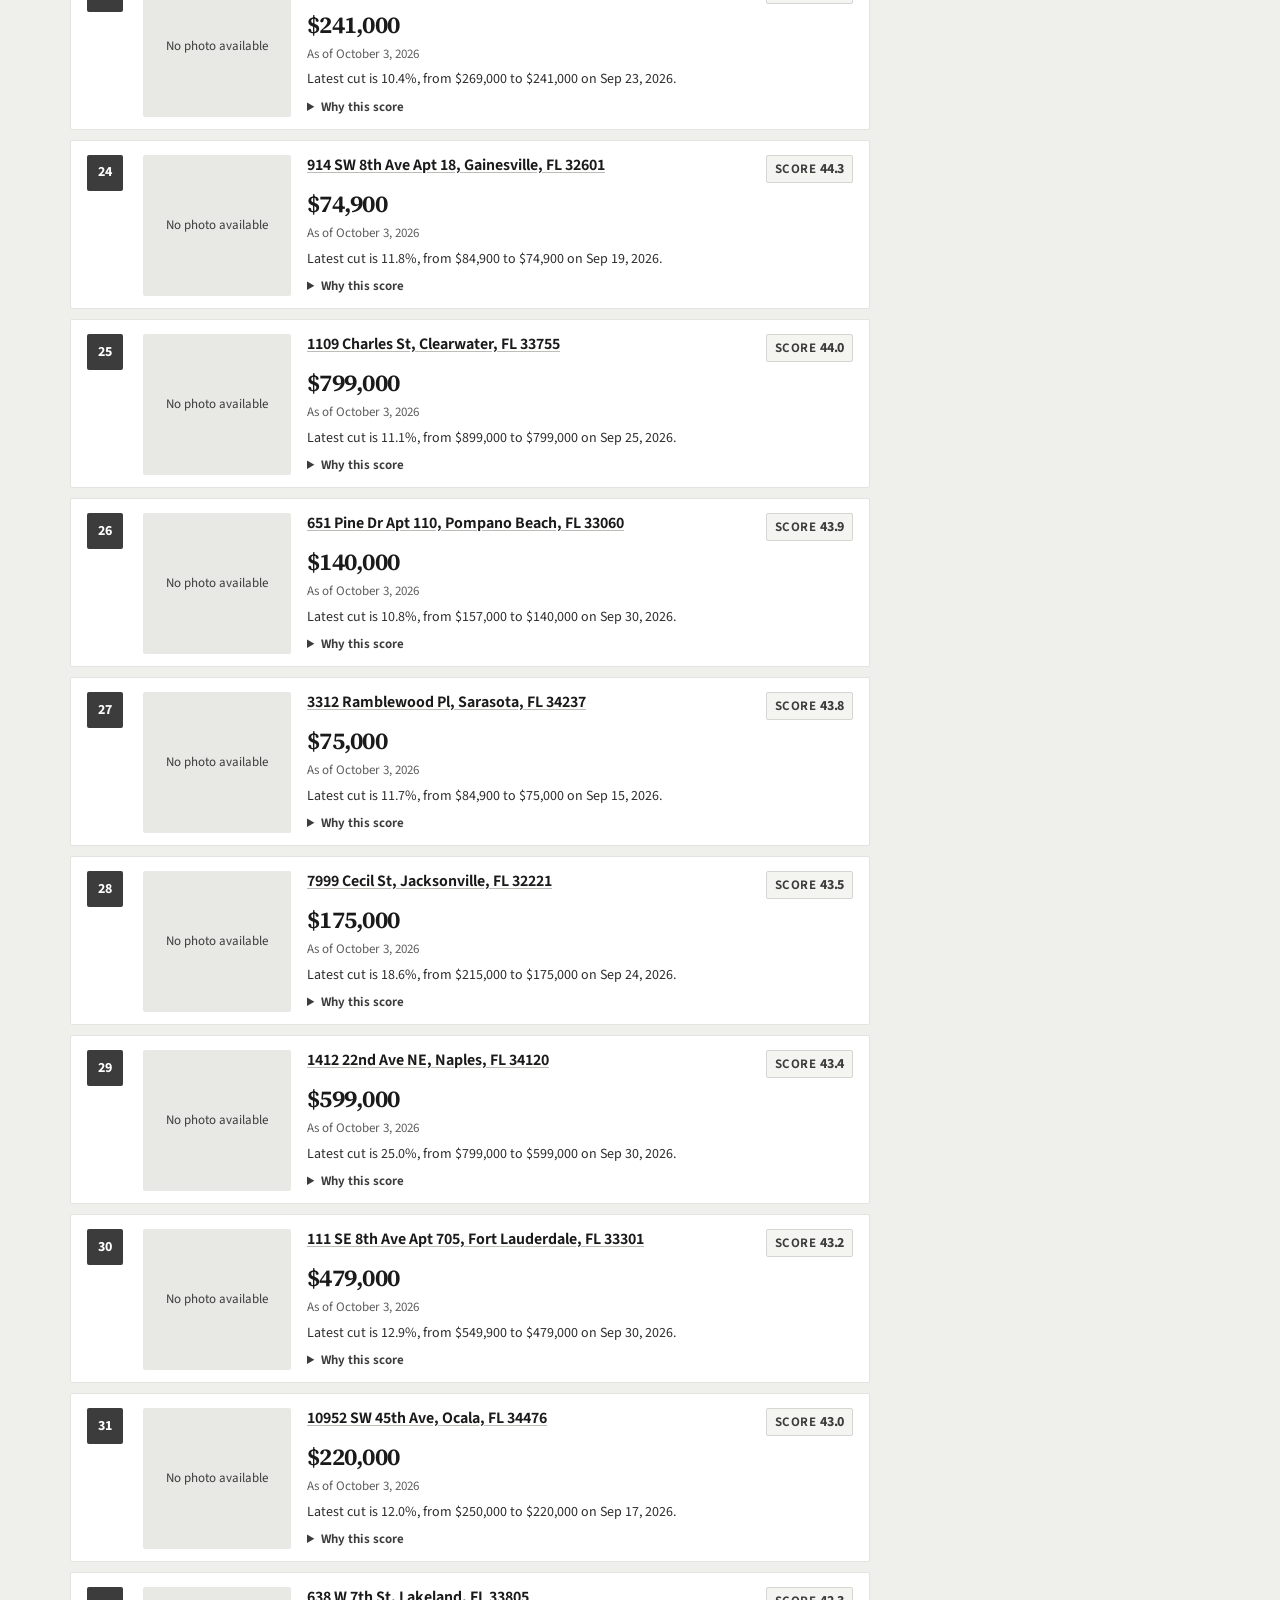
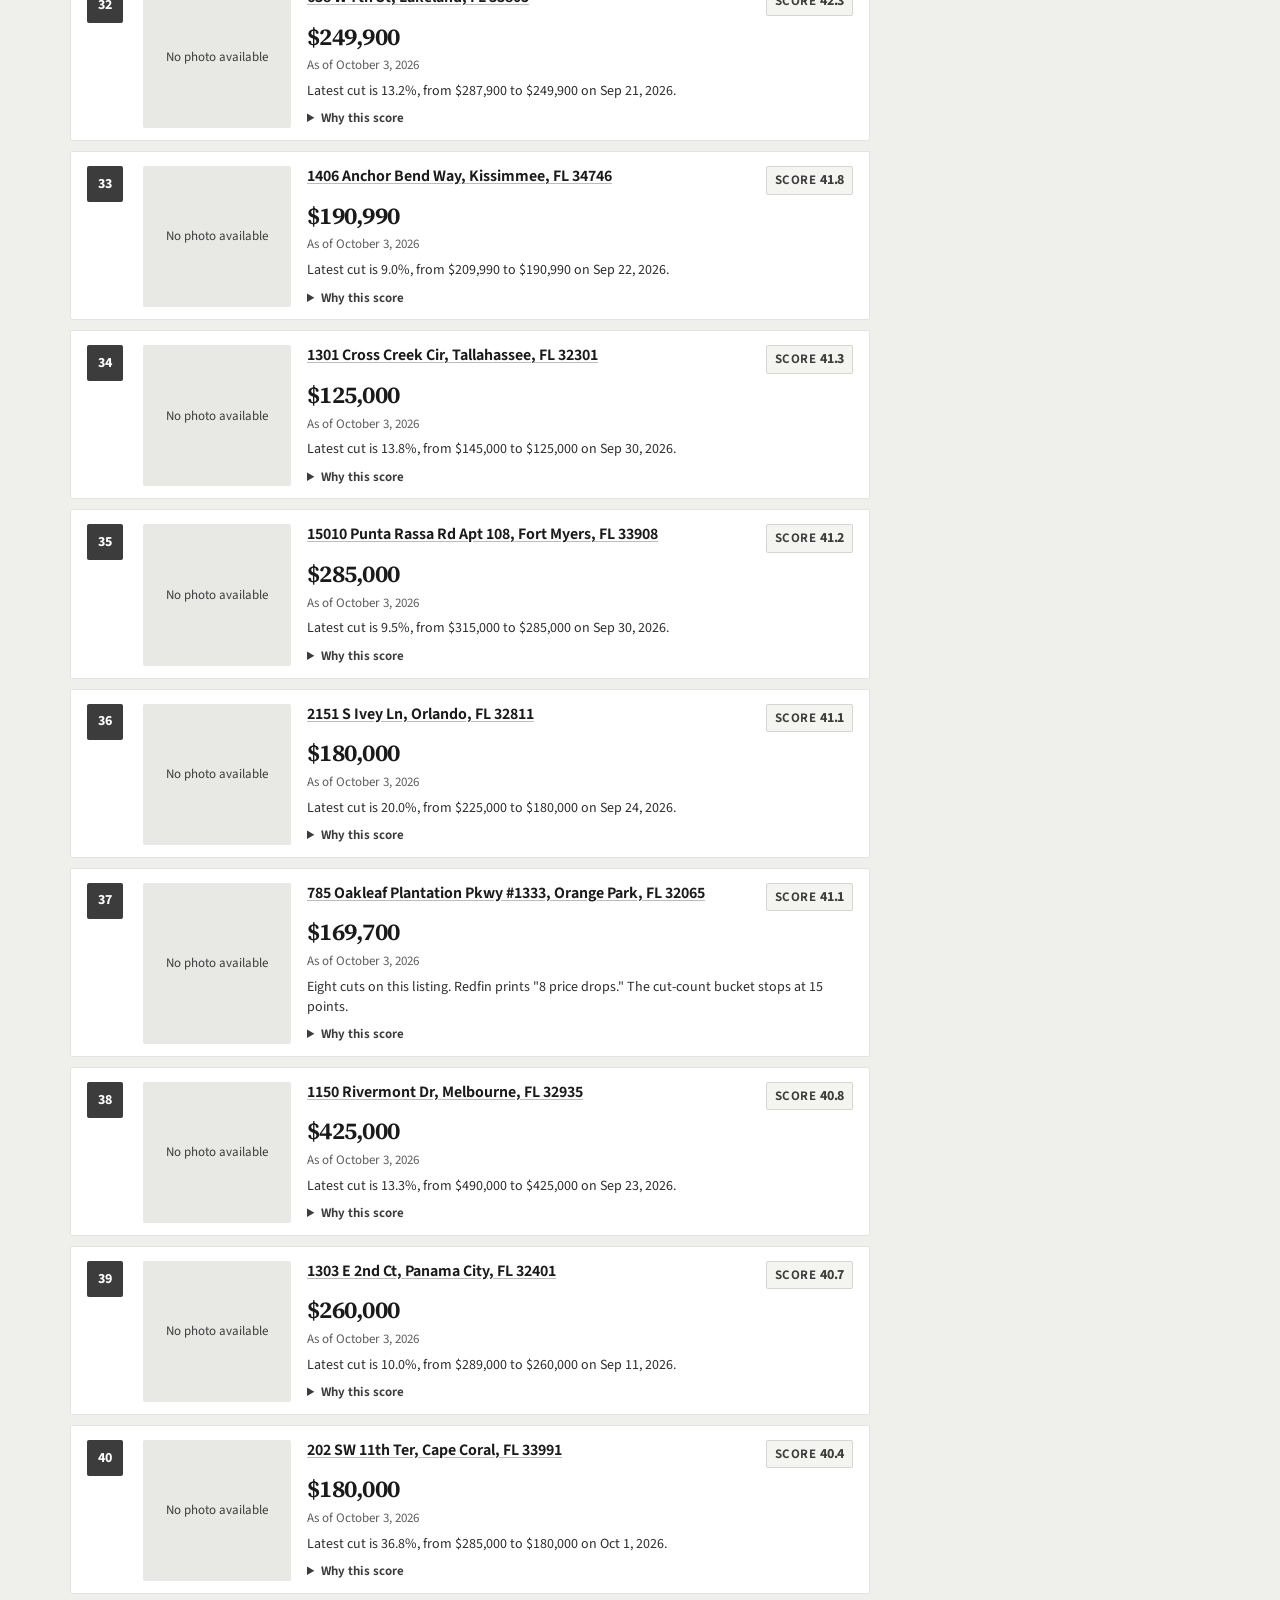
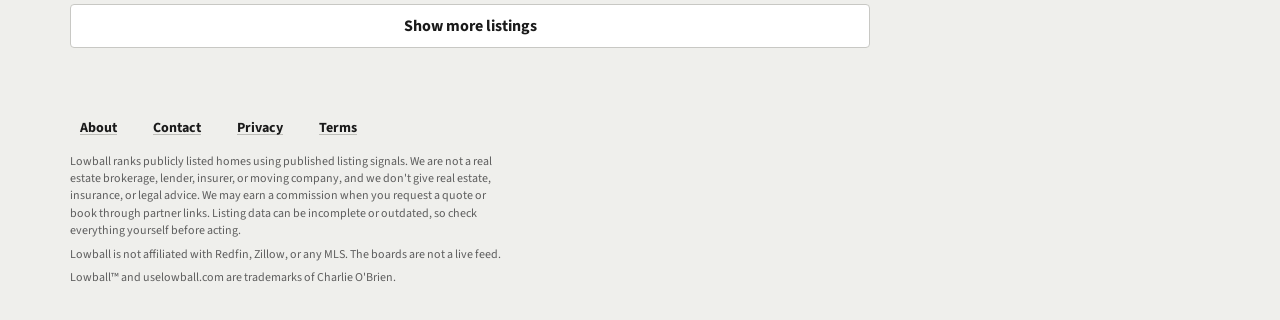
==== commit 3eb310d9: "Update the ScanToMove moving-quote card copy. Drop the discount-code sentence and say the quotes are" ====
--- a/index.html
+++ b/index.html
@@ -778,9 +778,9 @@
     <div class="board">
       <aside class="move-cta" aria-label="Moving quote">
         <h2>Planning a move?</h2>
-        <p>Get a free moving quote from ScanToMove. Use code G5BN0WRA for 3% off.</p>
+        <p>Get moving quotes from ScanToMove. It's free, but you'll need an account.</p>
         <p class="move-cta-row">
-          <a class="move-quote" href="https://scantomove.com/auth?ref=G5BN0WRA" target="_blank" rel="sponsored noopener">Get a free quote</a>
+          <a class="move-quote" href="https://scantomove.com/auth?ref=G5BN0WRA" target="_blank" rel="sponsored noopener">Get moving quotes</a>
           <span class="move-note">Affiliate link. Lowball may earn a commission if you book a move. No extra cost to you.</span>
         </p>
       </aside>
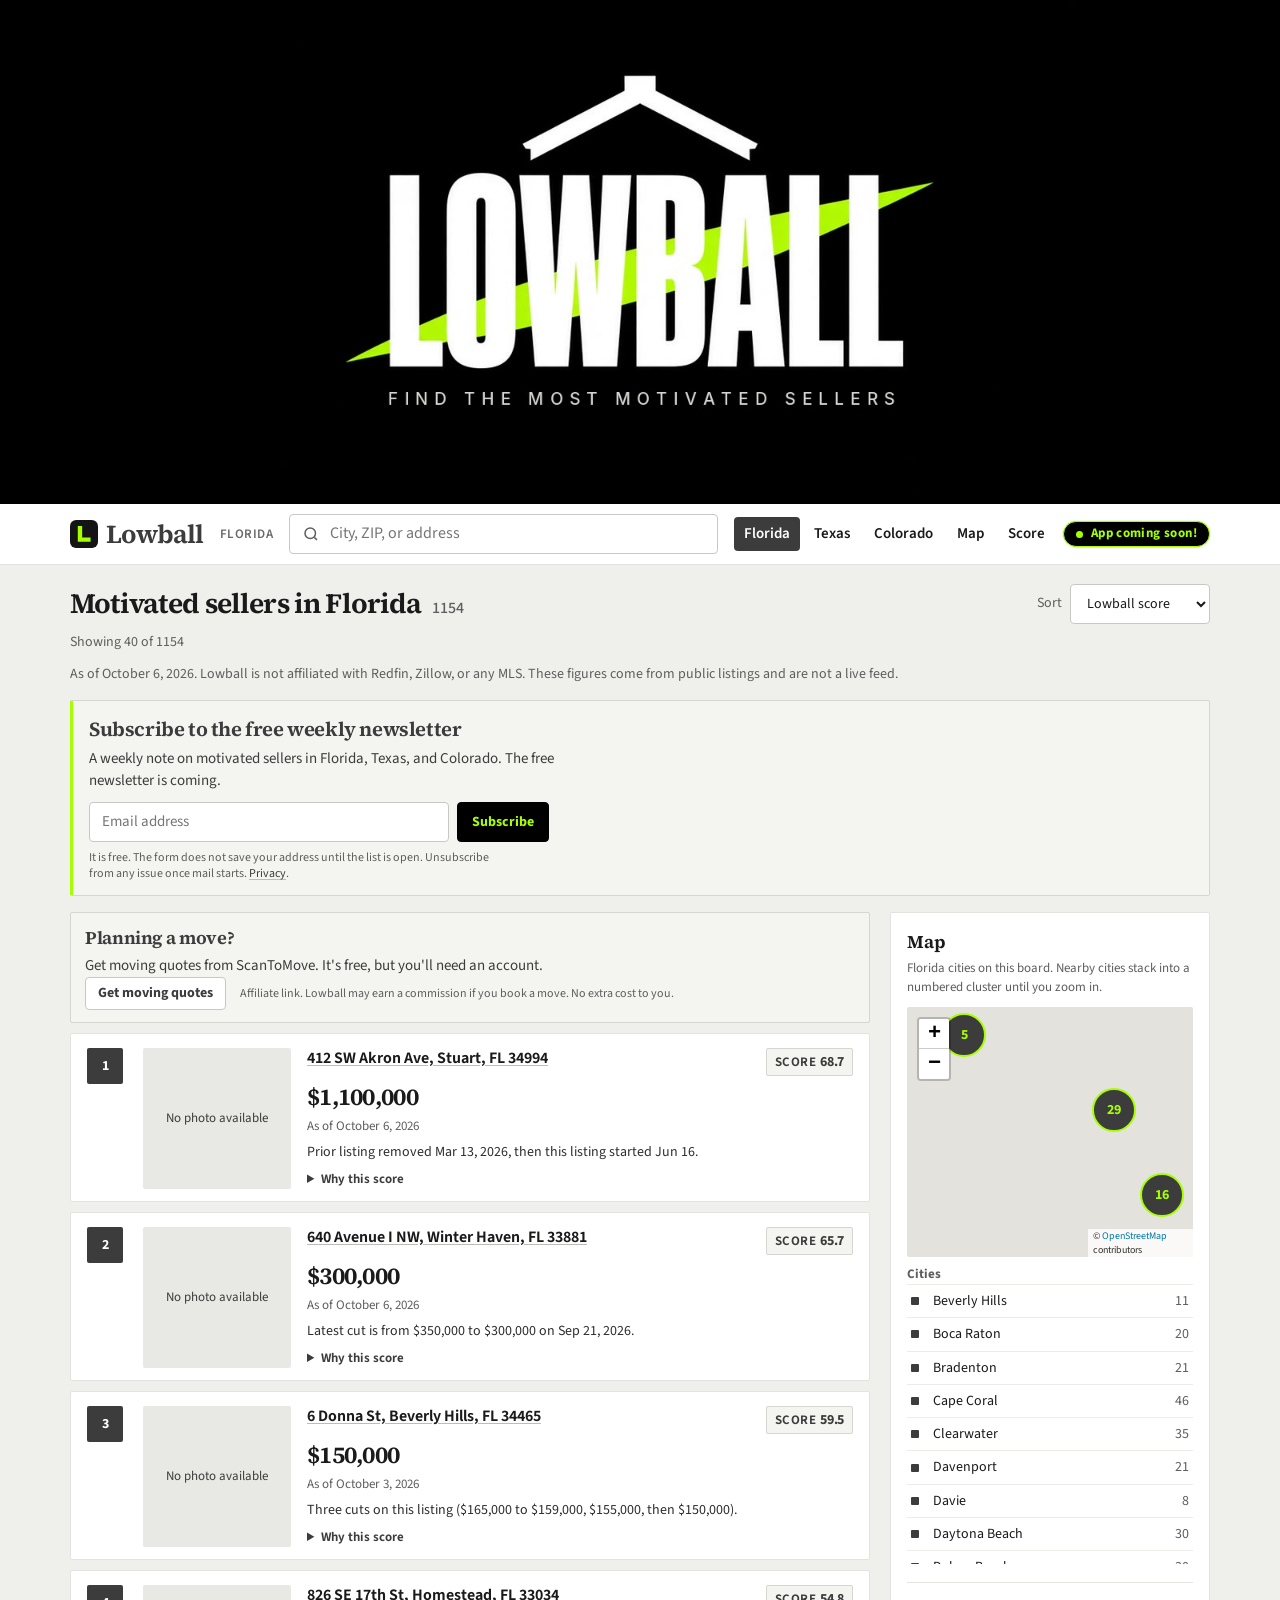
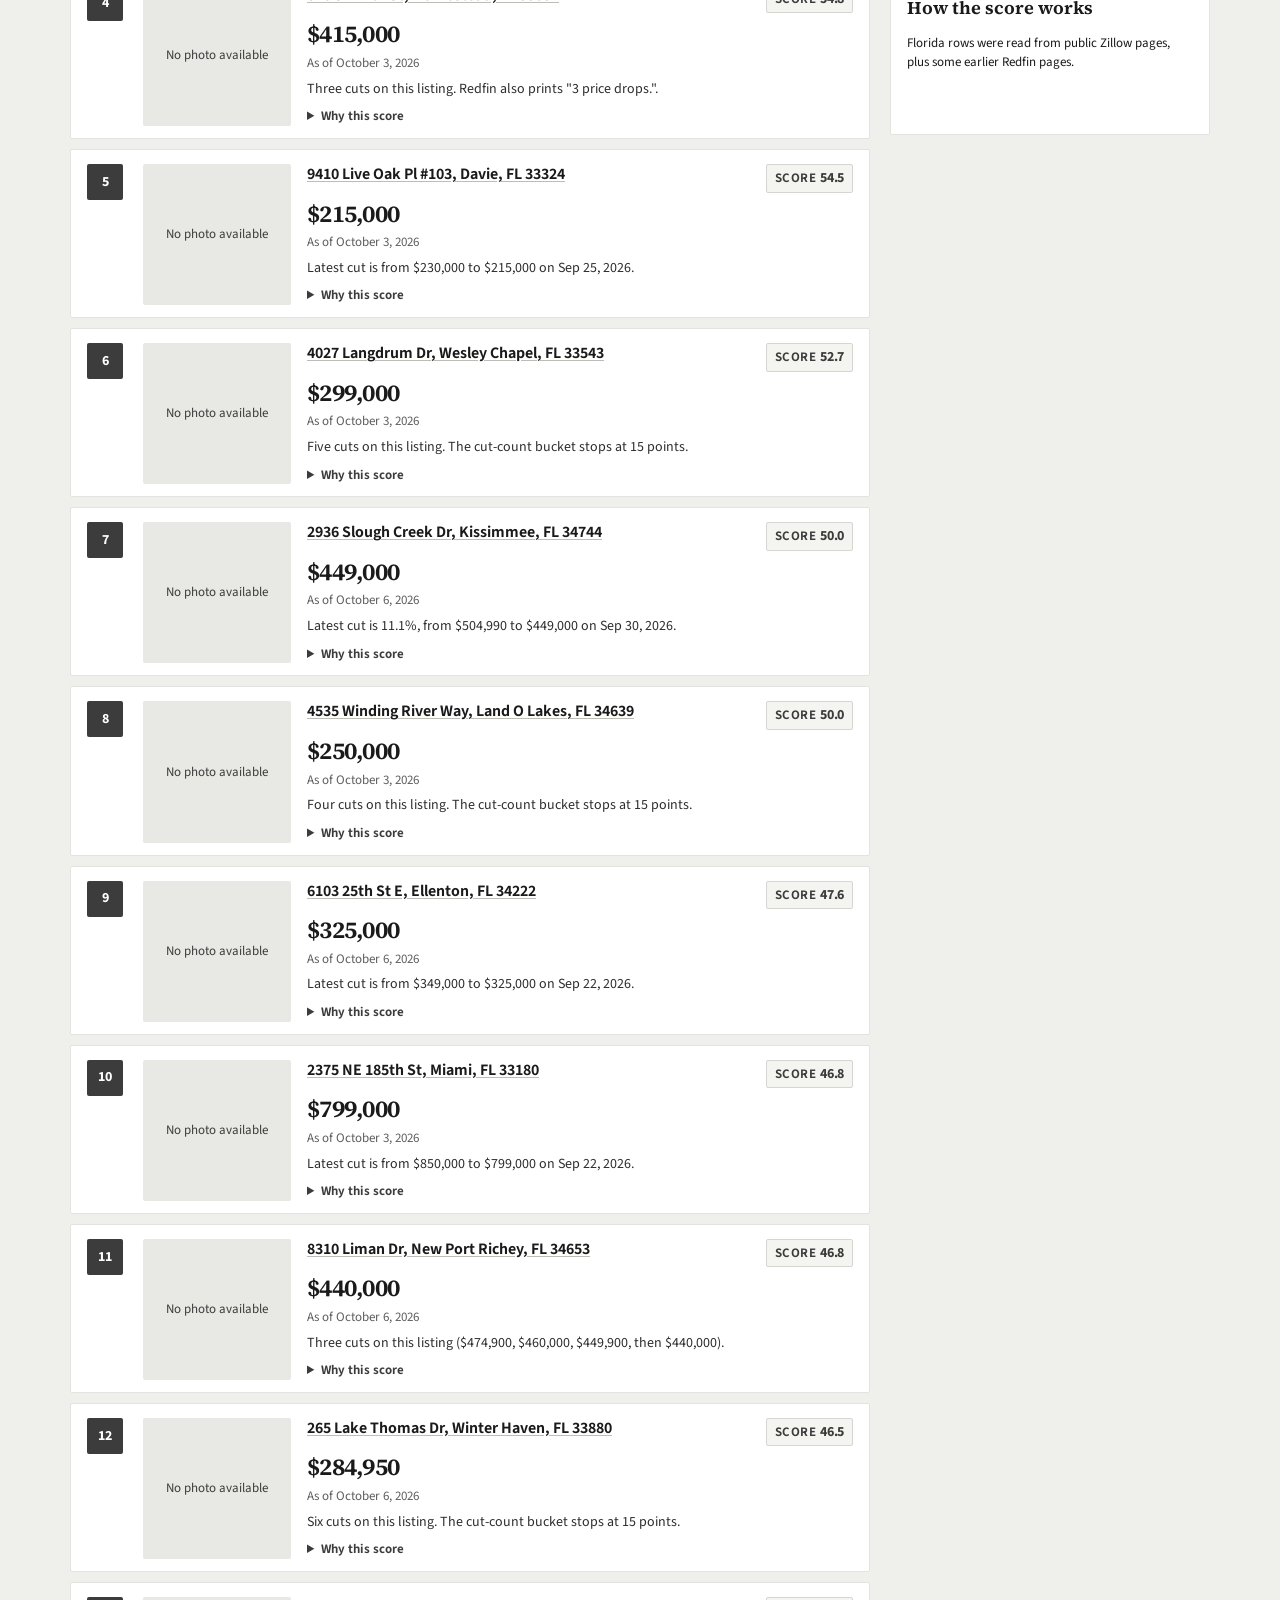
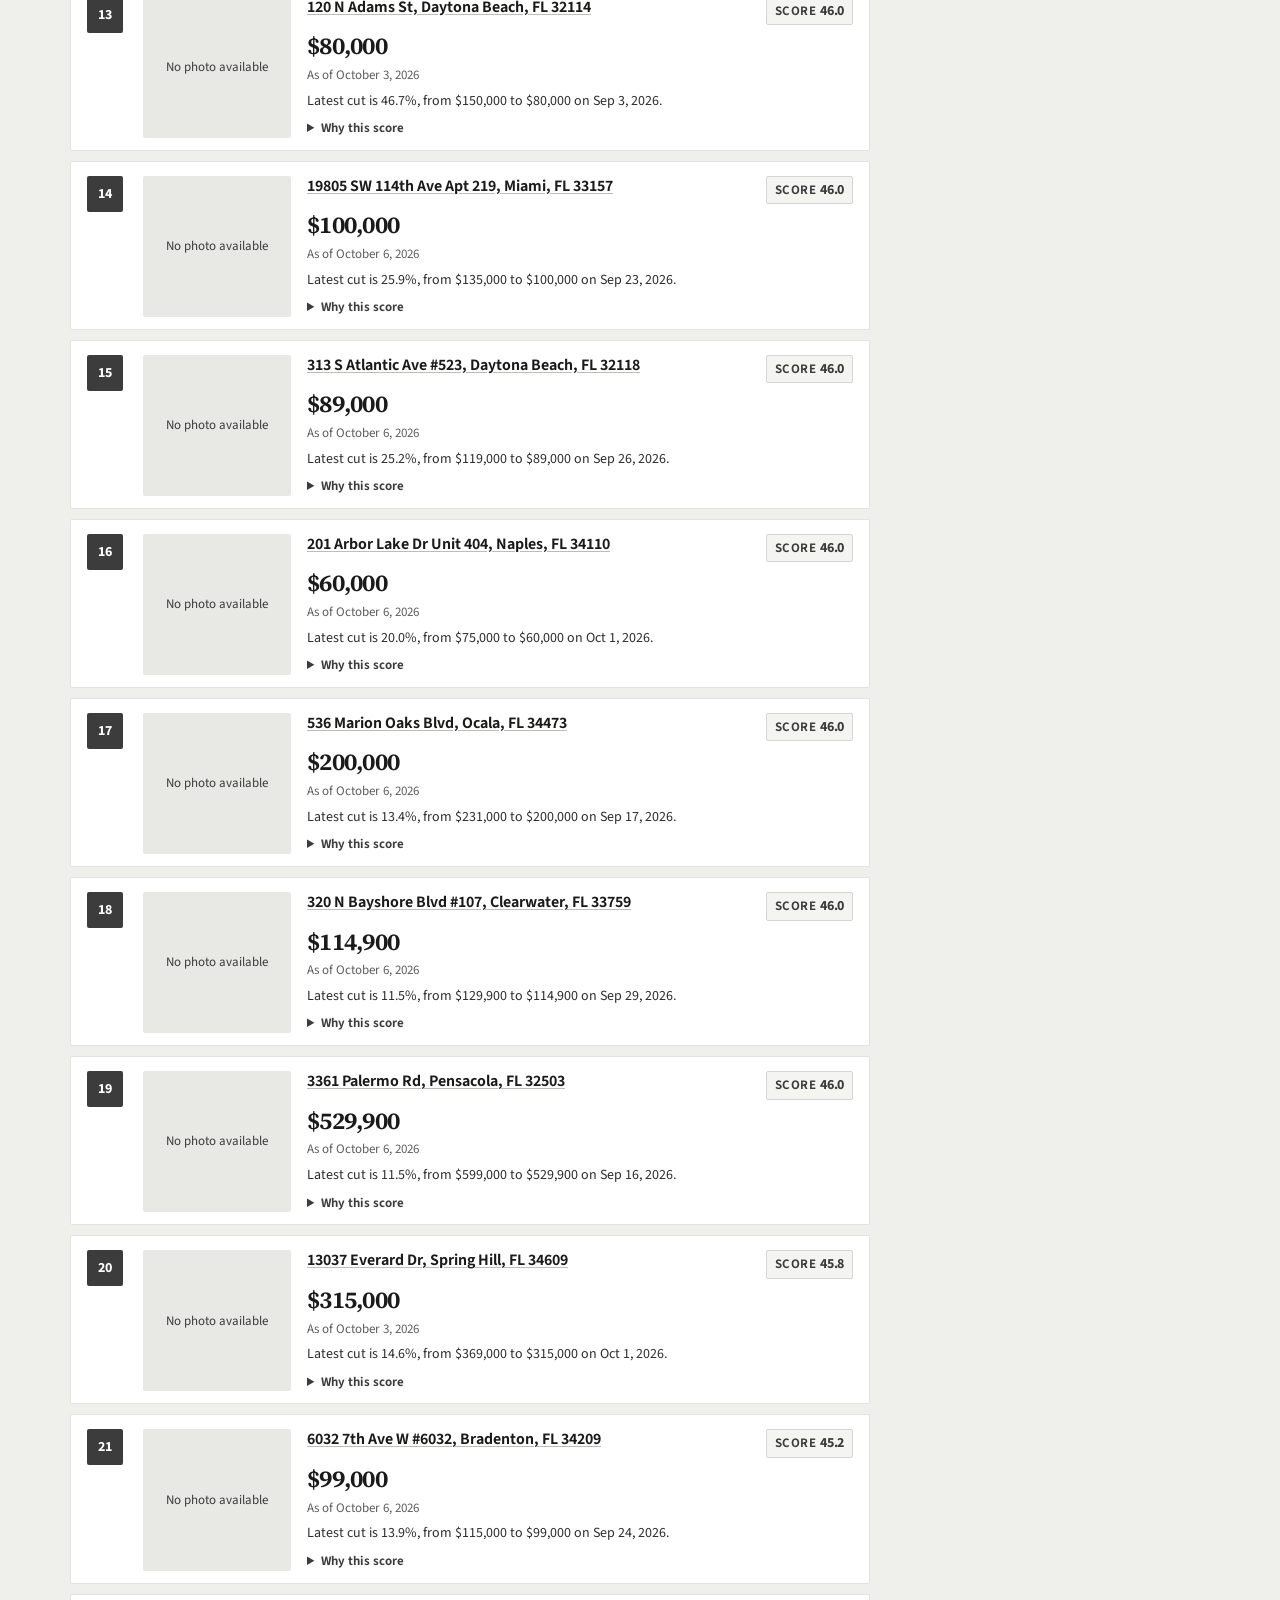
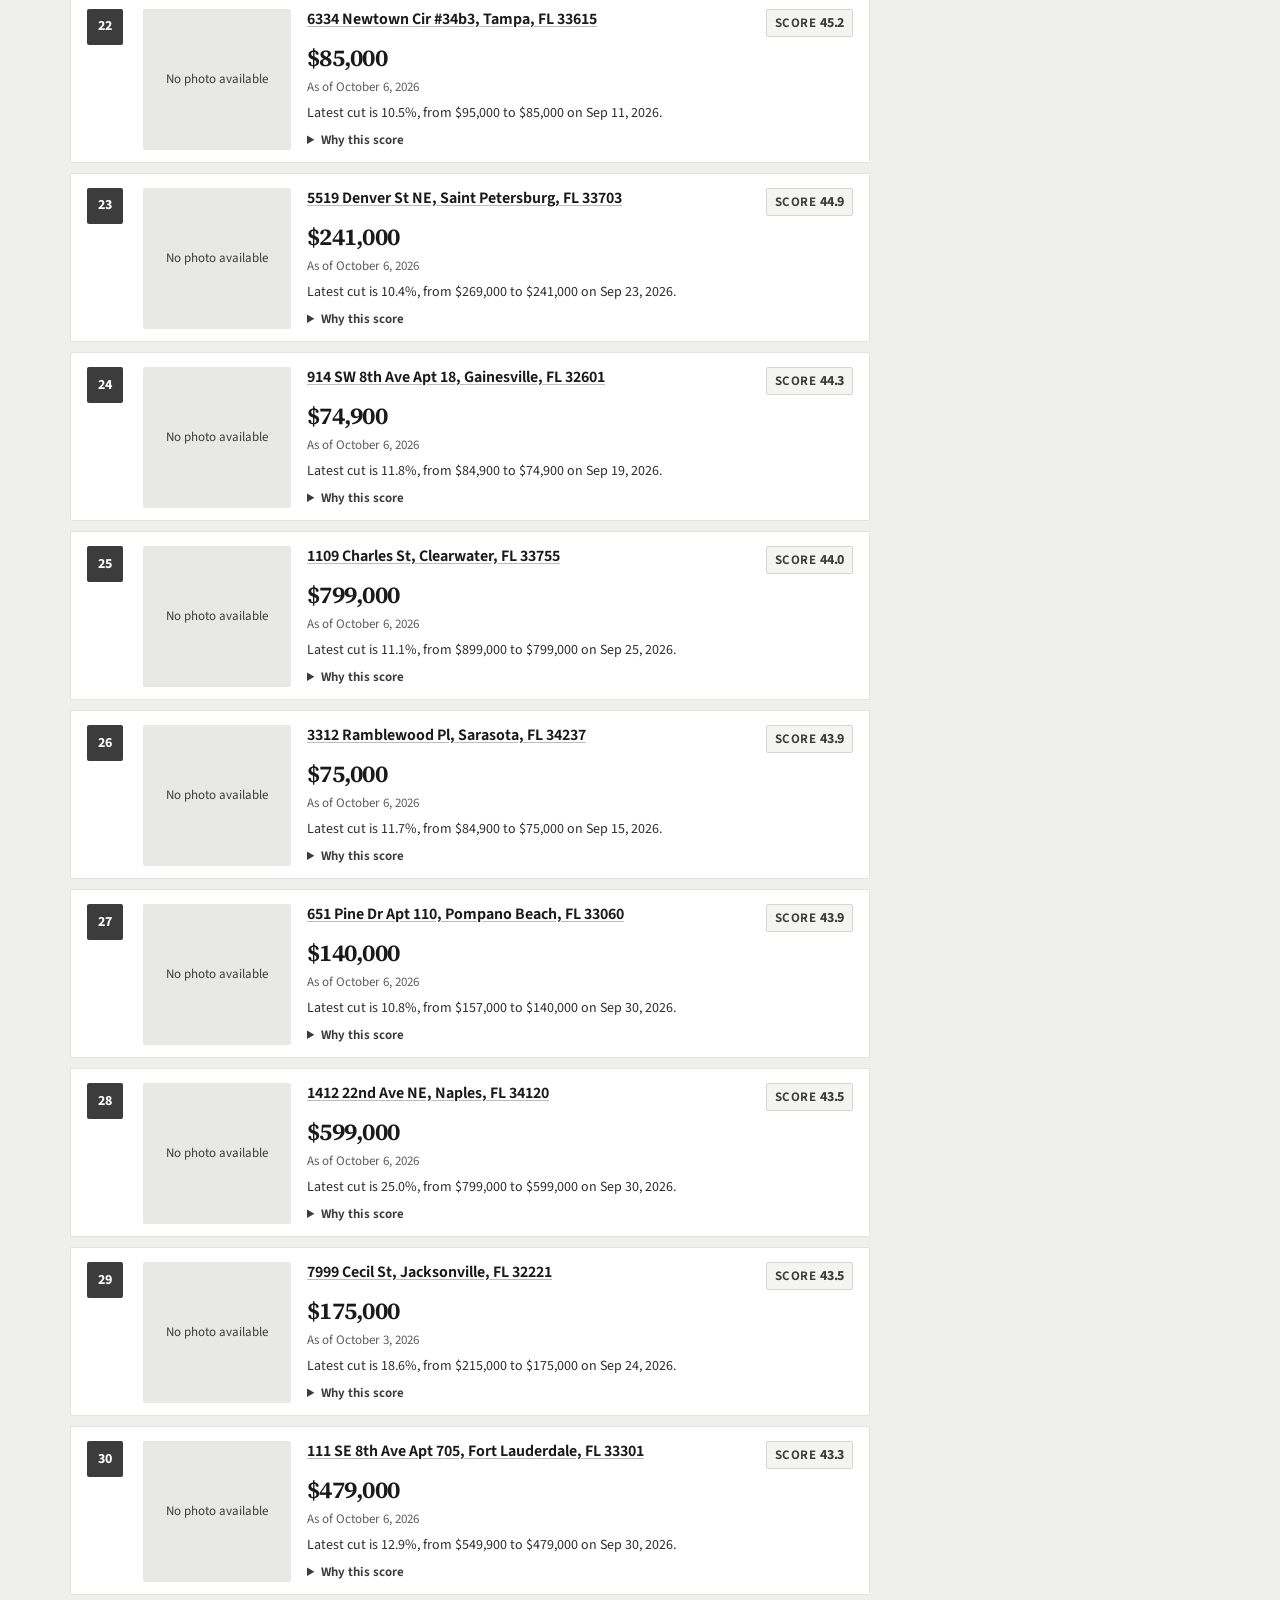
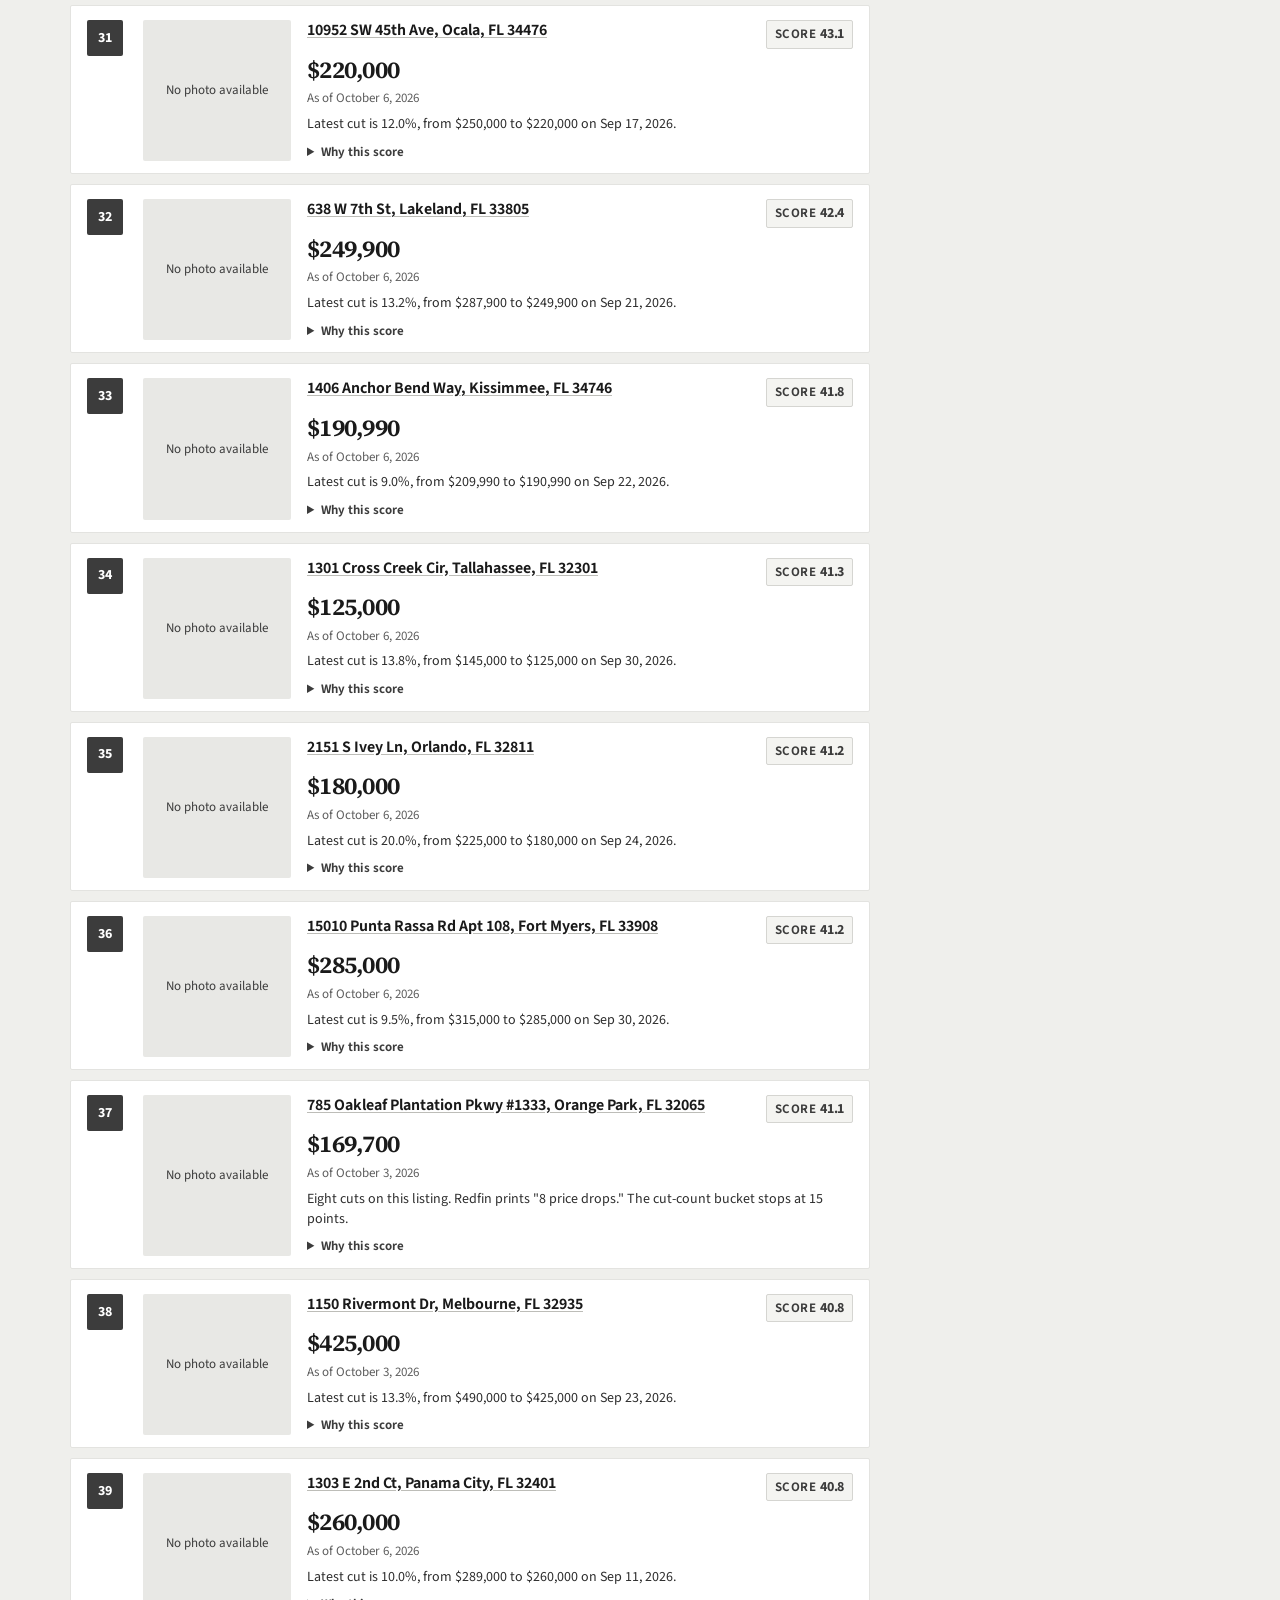
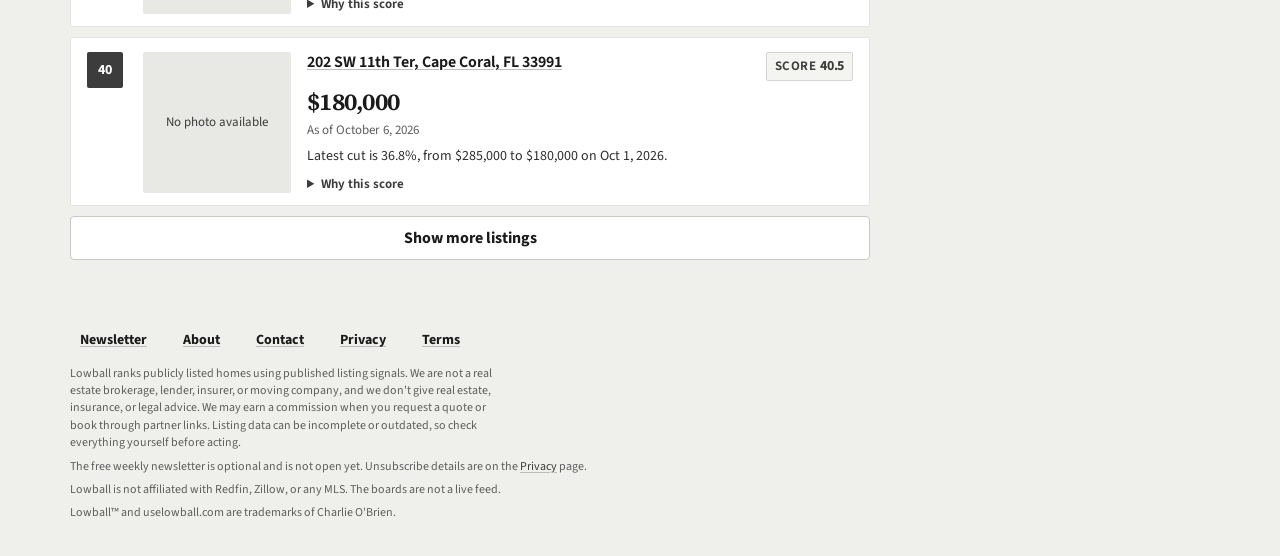
==== commit 2d81128f: "Add a free weekly newsletter signup and a privacy note. The board form stays inactive until a Beehii" ====
--- a/index.html
+++ b/index.html
@@ -489,6 +489,88 @@
     font-size: 12px;
     line-height: 1.4;
   }
+  .newsletter {
+    margin: 0 0 16px;
+    scroll-margin-top: var(--header-offset);
+  }
+  .newsletter-card {
+    background: #f4f4f1;
+    border: 1px solid #d5d5d1;
+    border-left: 3px solid #a6ff00;
+    border-radius: 2px;
+    padding: 14px 16px 12px;
+  }
+  .newsletter-card h2 {
+    margin: 0 0 4px;
+    font-family: "Source Serif 4", Georgia, "Times New Roman", serif;
+    font-size: 20px;
+    font-weight: 650;
+    letter-spacing: -0.02em;
+    color: var(--char);
+  }
+  .newsletter-lead {
+    margin: 0 0 10px;
+    color: var(--char);
+    font-size: 15px;
+    max-width: 68ch;
+  }
+  .newsletter-form {
+    display: flex;
+    flex-wrap: wrap;
+    gap: 8px;
+    align-items: center;
+  }
+  .newsletter-form[hidden] { display: none; }
+  .newsletter-form input[type="email"] {
+    flex: 1 1 220px;
+    min-width: 0;
+    max-width: 360px;
+    height: 40px;
+    border: 1px solid #c8c8c4;
+    border-radius: 4px;
+    padding: 0 12px;
+    font: inherit;
+    font-size: 15px;
+    color: var(--ink);
+    background: #fff;
+  }
+  .newsletter-form input[type="email"]:focus {
+    outline: 2px solid var(--char);
+    border-color: var(--char);
+  }
+  .newsletter-submit {
+    height: 40px;
+    padding: 0 14px;
+    border: 1px solid #000;
+    border-radius: 4px;
+    background: #000;
+    color: #a6ff00;
+    font: inherit;
+    font-weight: 700;
+    font-size: 14px;
+    cursor: pointer;
+  }
+  .newsletter-submit:hover { background: #1a1a1a; }
+  .newsletter-submit:focus-visible {
+    outline: 2px solid #a6ff00;
+    outline-offset: 2px;
+  }
+  .newsletter-fine,
+  .newsletter-status {
+    margin: 8px 0 0;
+    color: var(--muted);
+    font-size: 12px;
+    line-height: 1.4;
+    max-width: 68ch;
+  }
+  .newsletter-status { color: var(--char); }
+  .newsletter-status[hidden] { display: none; }
+  .newsletter-fine a {
+    color: var(--char);
+    text-decoration: underline;
+    text-decoration-color: #bdbdb8;
+    text-underline-offset: 2px;
+  }
   .rail {
     position: sticky;
     top: calc(var(--header-offset) + 8px);
@@ -696,6 +778,12 @@
     font-weight: 400;
   }
   .site-footer .disclosure { max-width: 72ch; }
+  .site-footer p a {
+    color: var(--char);
+    text-decoration: underline;
+    text-decoration-color: #bdbdb8;
+    text-underline-offset: 2px;
+  }
   @media (max-width: 860px) {
     :root { --header-offset: 144px; }
     .top-inner {
@@ -725,6 +813,8 @@
     .page { padding: 14px 12px 36px; }
     .move-cta { padding: 12px; }
     .move-cta-row { flex-direction: column; align-items: flex-start; gap: 8px; }
+    .newsletter-form input[type="email"],
+    .newsletter-submit { flex: 1 1 100%; max-width: none; }
     .mapbox, .mapbox.leaflet-container { height: min(210px, 55vh); }
     .cities { max-height: 220px; }
   }
@@ -774,6 +864,28 @@
     <button type="button" id="city-filter-clear">Clear city filter</button>
   </p>
   <p class="disclaimer" id="disclaimer">Lowball is not affiliated with Redfin, Zillow, or any MLS. These figures come from public listings and are not a live feed.</p>
+  <!--
+    Free weekly newsletter. Paste the Beehiiv subscribe-form ID into
+    data-beehiiv-form (on the form below) to make subscriptions live.
+    Beehiiv: Subscribers → Subscribe forms → Get embed code. Use an Inline
+    form. The ID is the data-beehiiv-form value on
+    https://subscribe-forms.beehiiv.com/v3/loader.js
+    Leave data-beehiiv-form empty until then. While it is empty this form
+    does not submit, and the address is not saved.
+  -->
+  <section class="newsletter" id="newsletter" aria-labelledby="newsletter-heading">
+    <div class="newsletter-card">
+      <h2 id="newsletter-heading">Subscribe to the free weekly newsletter</h2>
+      <p class="newsletter-lead" id="newsletter-lead">A weekly note on motivated sellers in Florida, Texas, and Colorado. The free newsletter is coming.</p>
+      <form class="newsletter-form" id="newsletter-form" method="post" action="" data-beehiiv-form="" novalidate>
+        <label class="sr-only" for="newsletter-email">Email address</label>
+        <input id="newsletter-email" name="email" type="email" autocomplete="email" inputmode="email" placeholder="Email address" required>
+        <button class="newsletter-submit" type="submit">Subscribe</button>
+      </form>
+      <p class="newsletter-fine" id="newsletter-fine">It is free. The form does not save your address until the list is open. Unsubscribe from any issue once mail starts. <a href="privacy.html">Privacy</a>.</p>
+      <p class="newsletter-status" id="newsletter-status" role="status" hidden></p>
+    </div>
+  </section>
   <div class="layout" id="layout">
     <div class="board">
       <aside class="move-cta" aria-label="Moving quote">
@@ -828,15 +940,50 @@
 </main>
 <footer class="site-footer">
   <nav class="footer-nav" aria-label="About Lowball">
+    <a href="#newsletter">Newsletter</a>
     <a href="about.html">About</a>
     <a href="contact.html">Contact</a>
     <a href="privacy.html">Privacy</a>
     <a href="terms.html">Terms</a>
   </nav>
   <p class="disclosure">Lowball ranks publicly listed homes using published listing signals. We are not a real estate brokerage, lender, insurer, or moving company, and we don't give real estate, insurance, or legal advice. We may earn a commission when you request a quote or book through partner links. Listing data can be incomplete or outdated, so check everything yourself before acting.</p>
+  <p>The free weekly newsletter is optional and is not open yet. Unsubscribe details are on the <a href="privacy.html">Privacy</a> page.</p>
   <p>Lowball is not affiliated with Redfin, Zillow, or any MLS. The boards are not a live feed.</p>
   <p>Lowball™ and uselowball.com are trademarks of Charlie O'Brien.</p>
 </footer>
+<script>
+(function () {
+  var form = document.getElementById("newsletter-form");
+  if (!form) return;
+  var id = (form.getAttribute("data-beehiiv-form") || "").trim();
+  var lead = document.getElementById("newsletter-lead");
+  var fine = document.getElementById("newsletter-fine");
+  var status = document.getElementById("newsletter-status");
+  if (id) {
+    if (lead) lead.textContent = "A weekly note on motivated sellers in Florida, Texas, and Colorado.";
+    if (fine) fine.innerHTML = 'It is free. Unsubscribe from any issue. <a href="privacy.html">Privacy</a>.';
+    form.hidden = true;
+    var script = document.createElement("script");
+    script.async = true;
+    script.src = "https://subscribe-forms.beehiiv.com/v3/loader.js";
+    script.setAttribute("data-beehiiv-form", id);
+    form.insertAdjacentElement("afterend", script);
+    return;
+  }
+  form.addEventListener("submit", function (event) {
+    event.preventDefault();
+    var input = document.getElementById("newsletter-email");
+    var email = input ? input.value.trim() : "";
+    if (status) status.hidden = false;
+    if (!input || !email || !input.checkValidity()) {
+      if (status) status.textContent = "Enter an email address to subscribe.";
+      if (input) input.focus();
+      return;
+    }
+    if (status) status.textContent = "The free weekly newsletter is coming, so this address was not saved.";
+  });
+})();
+</script>
 <script>
 (function () {
   var list = document.getElementById("list");
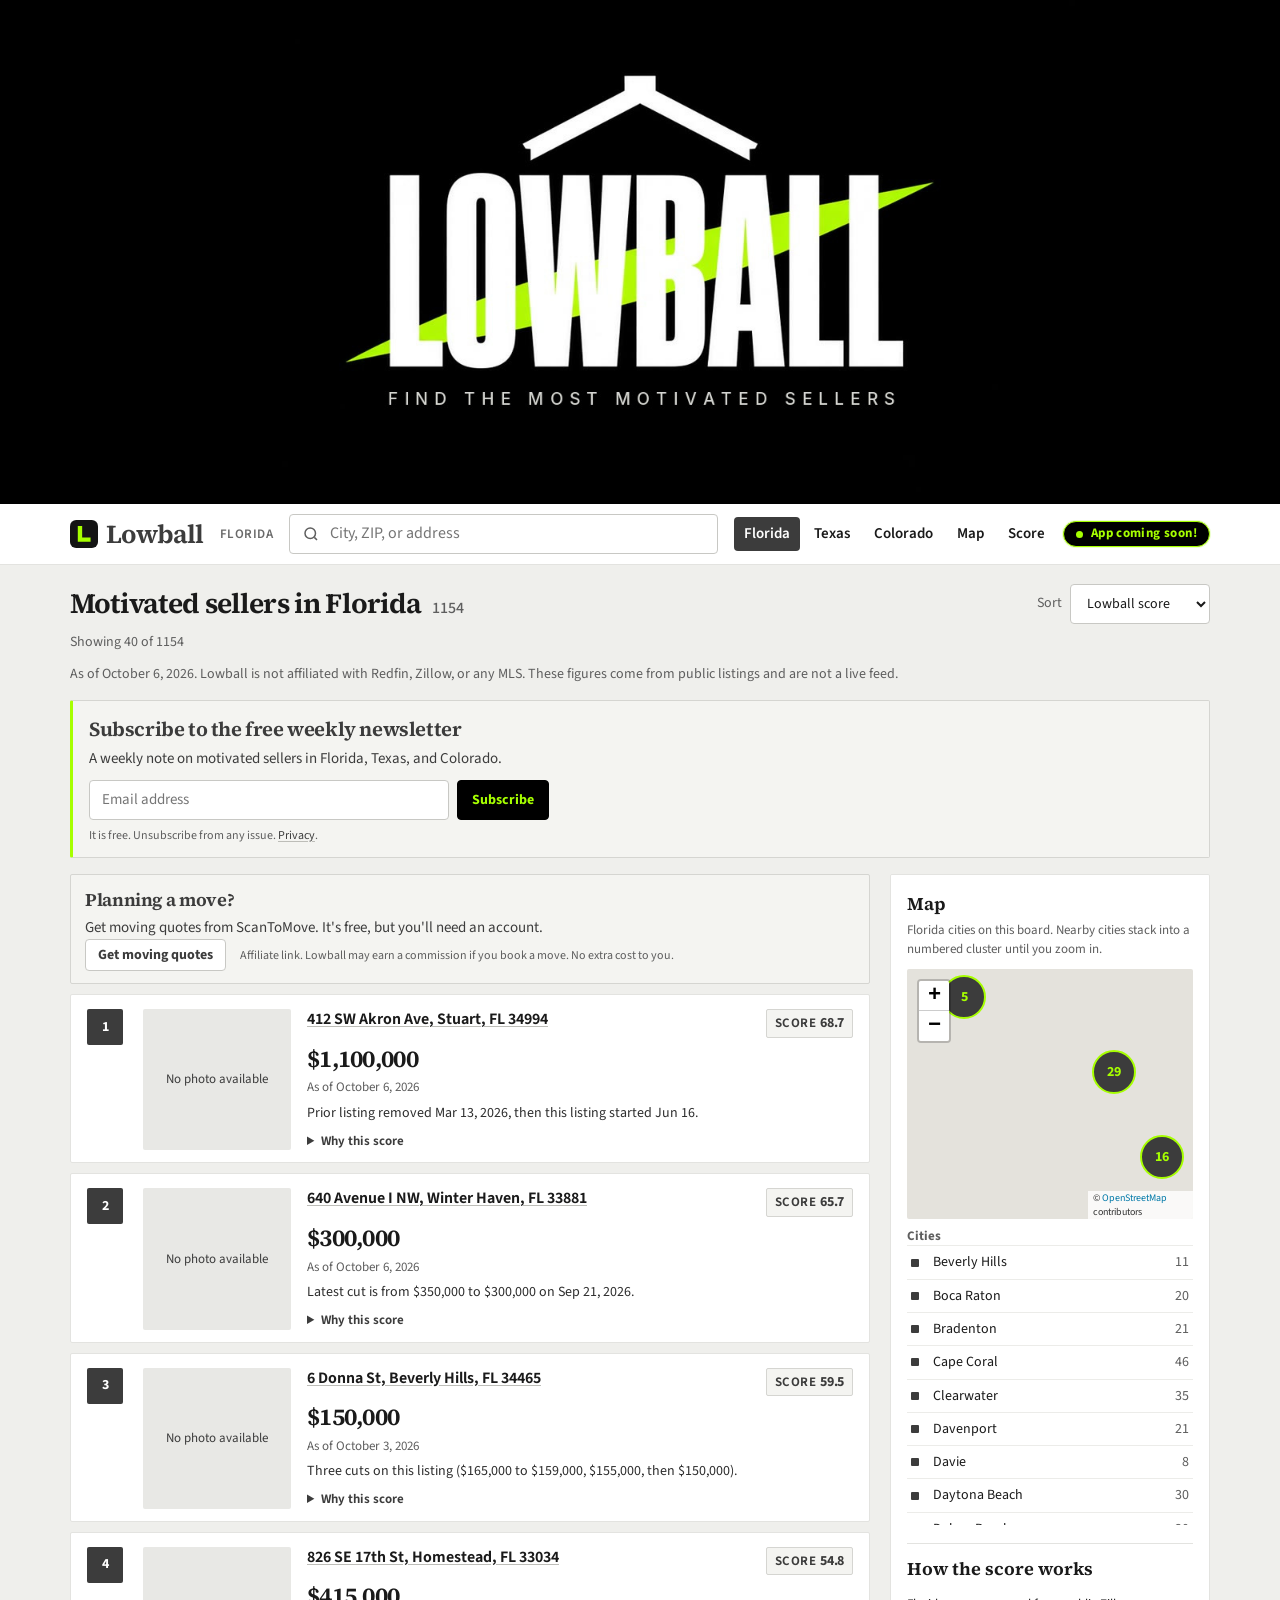
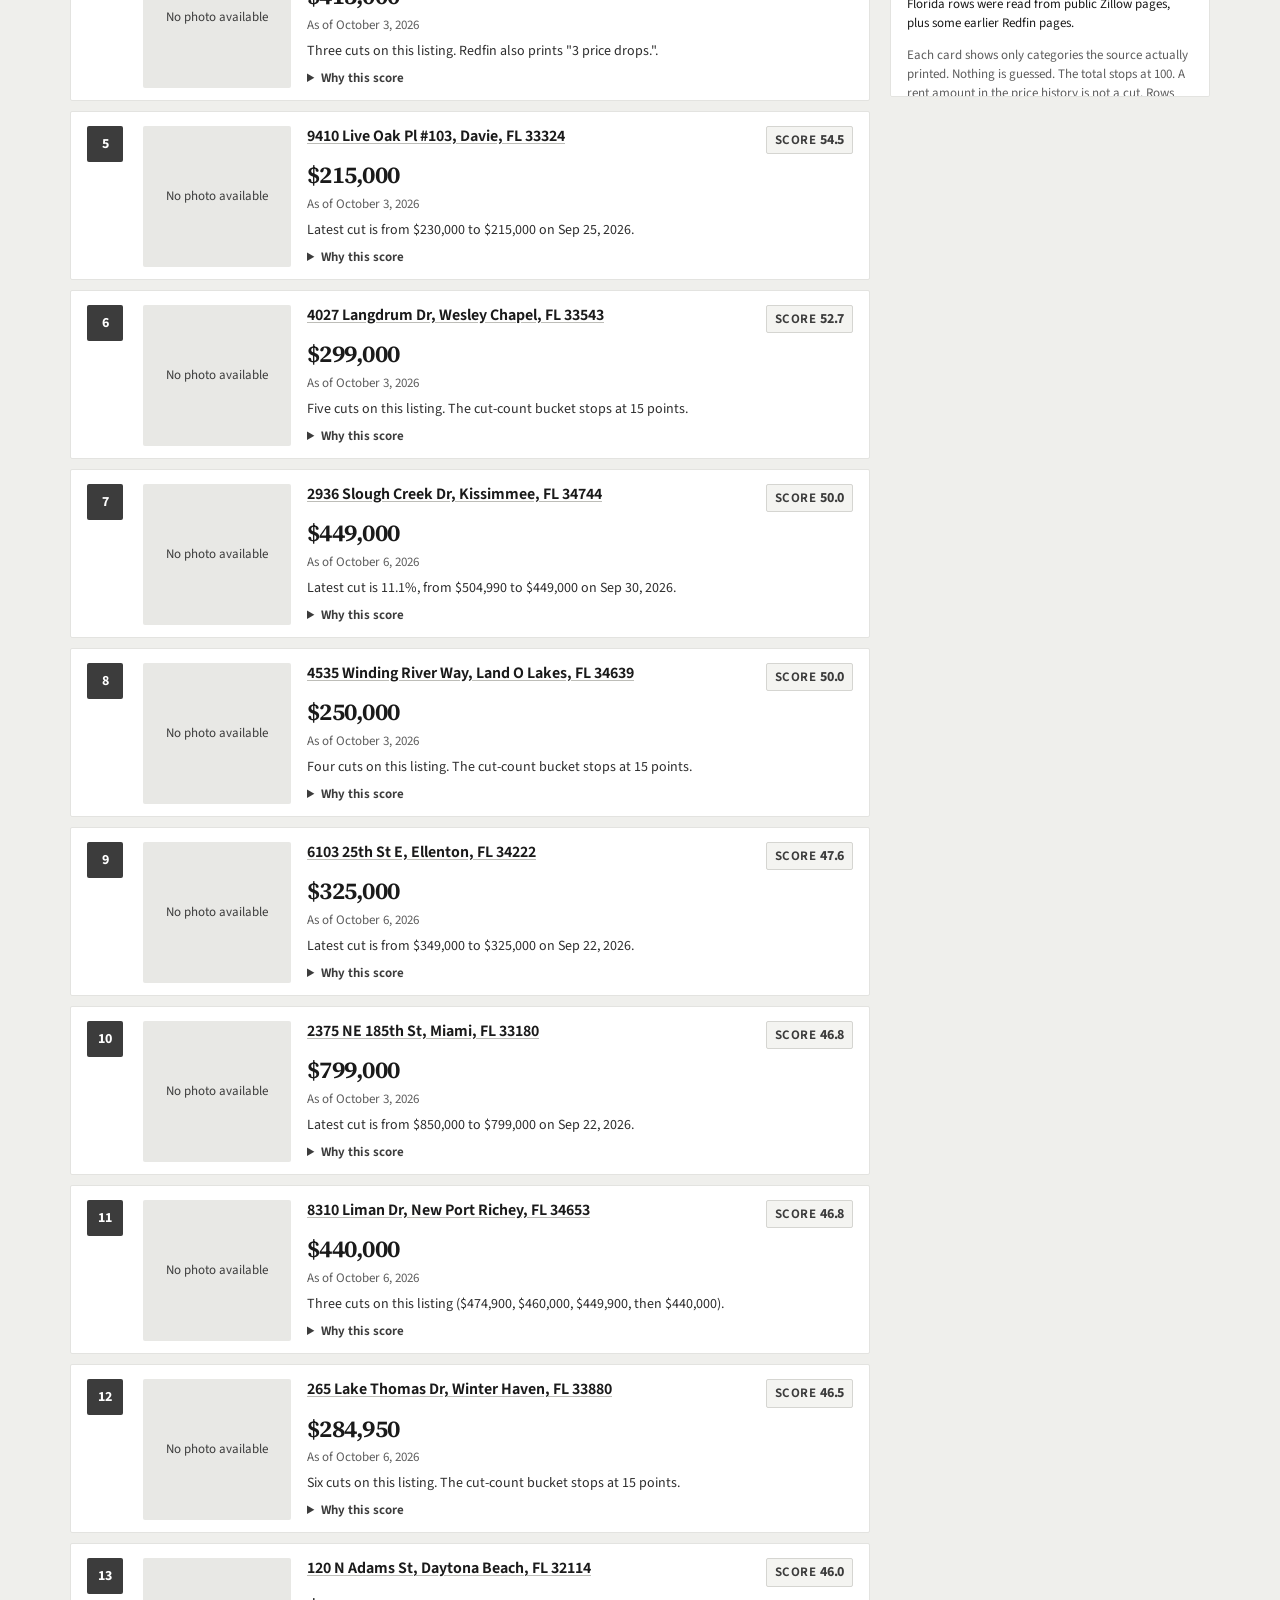
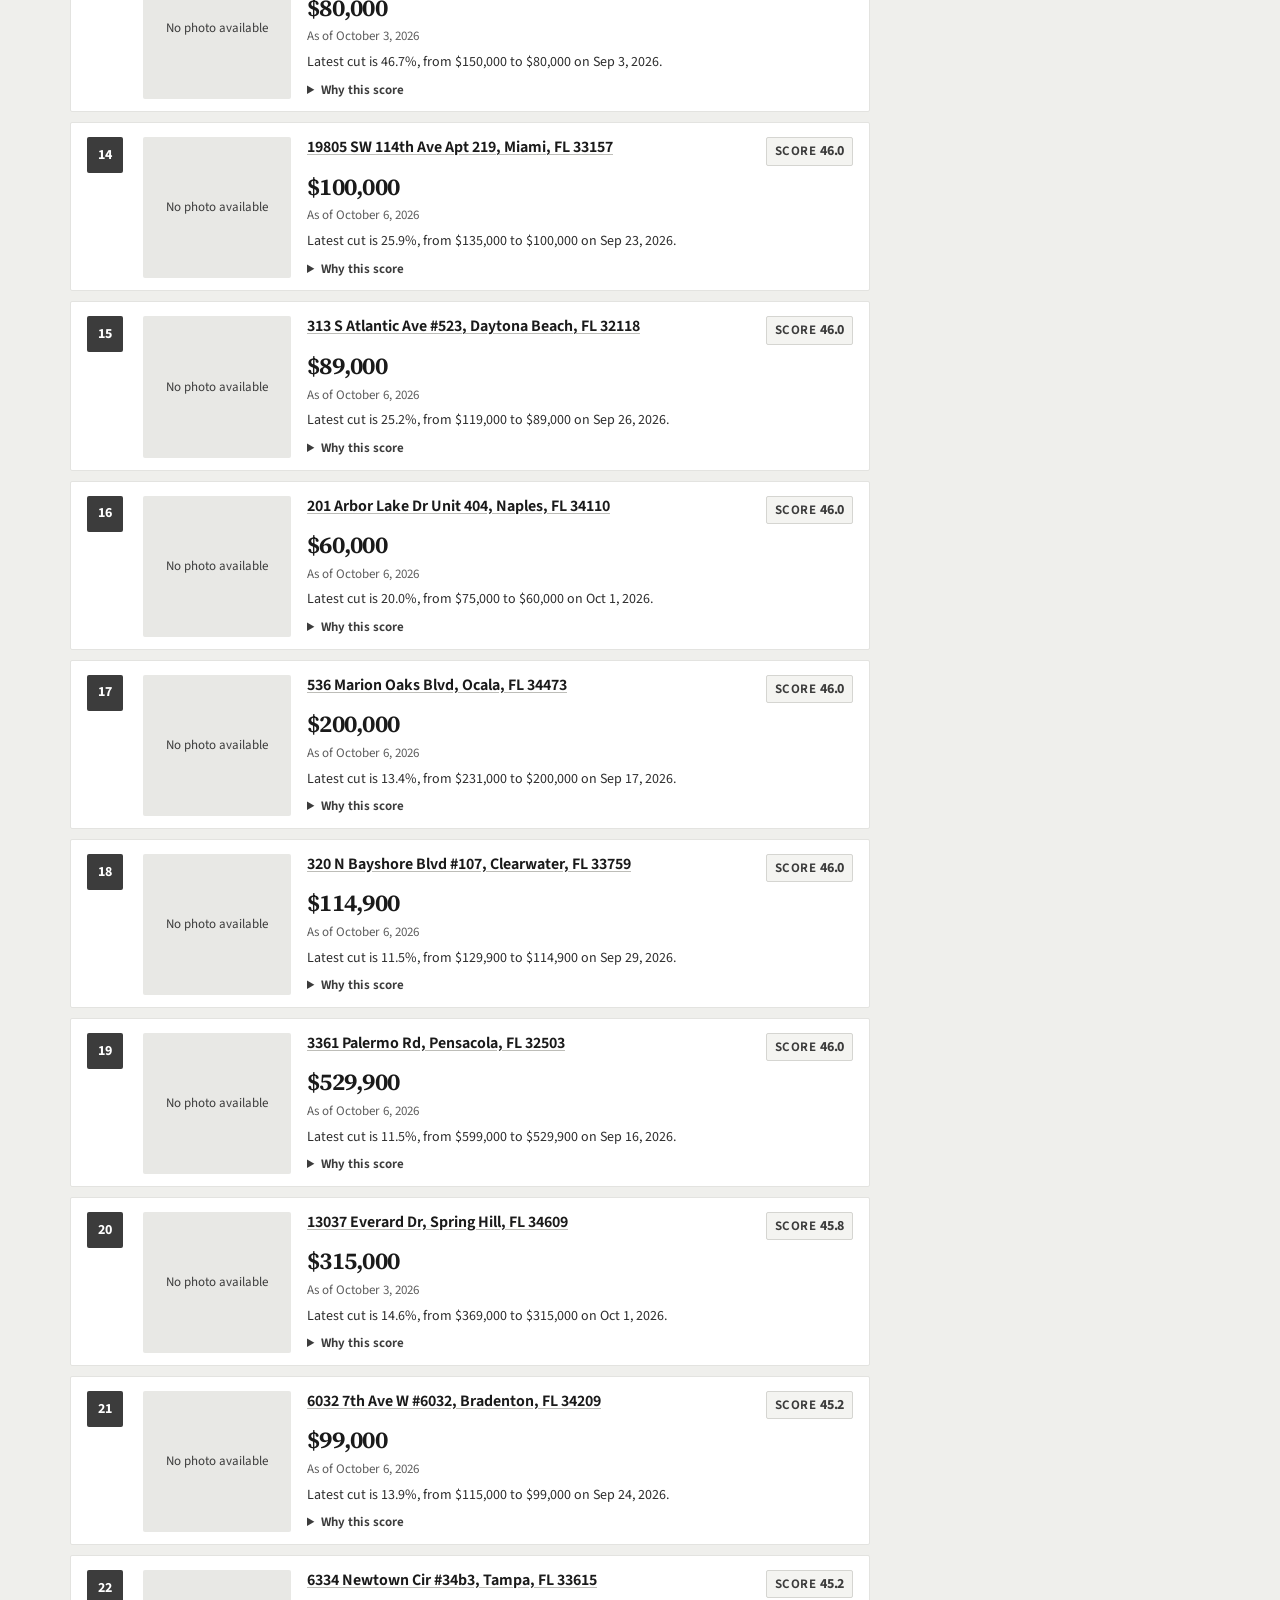
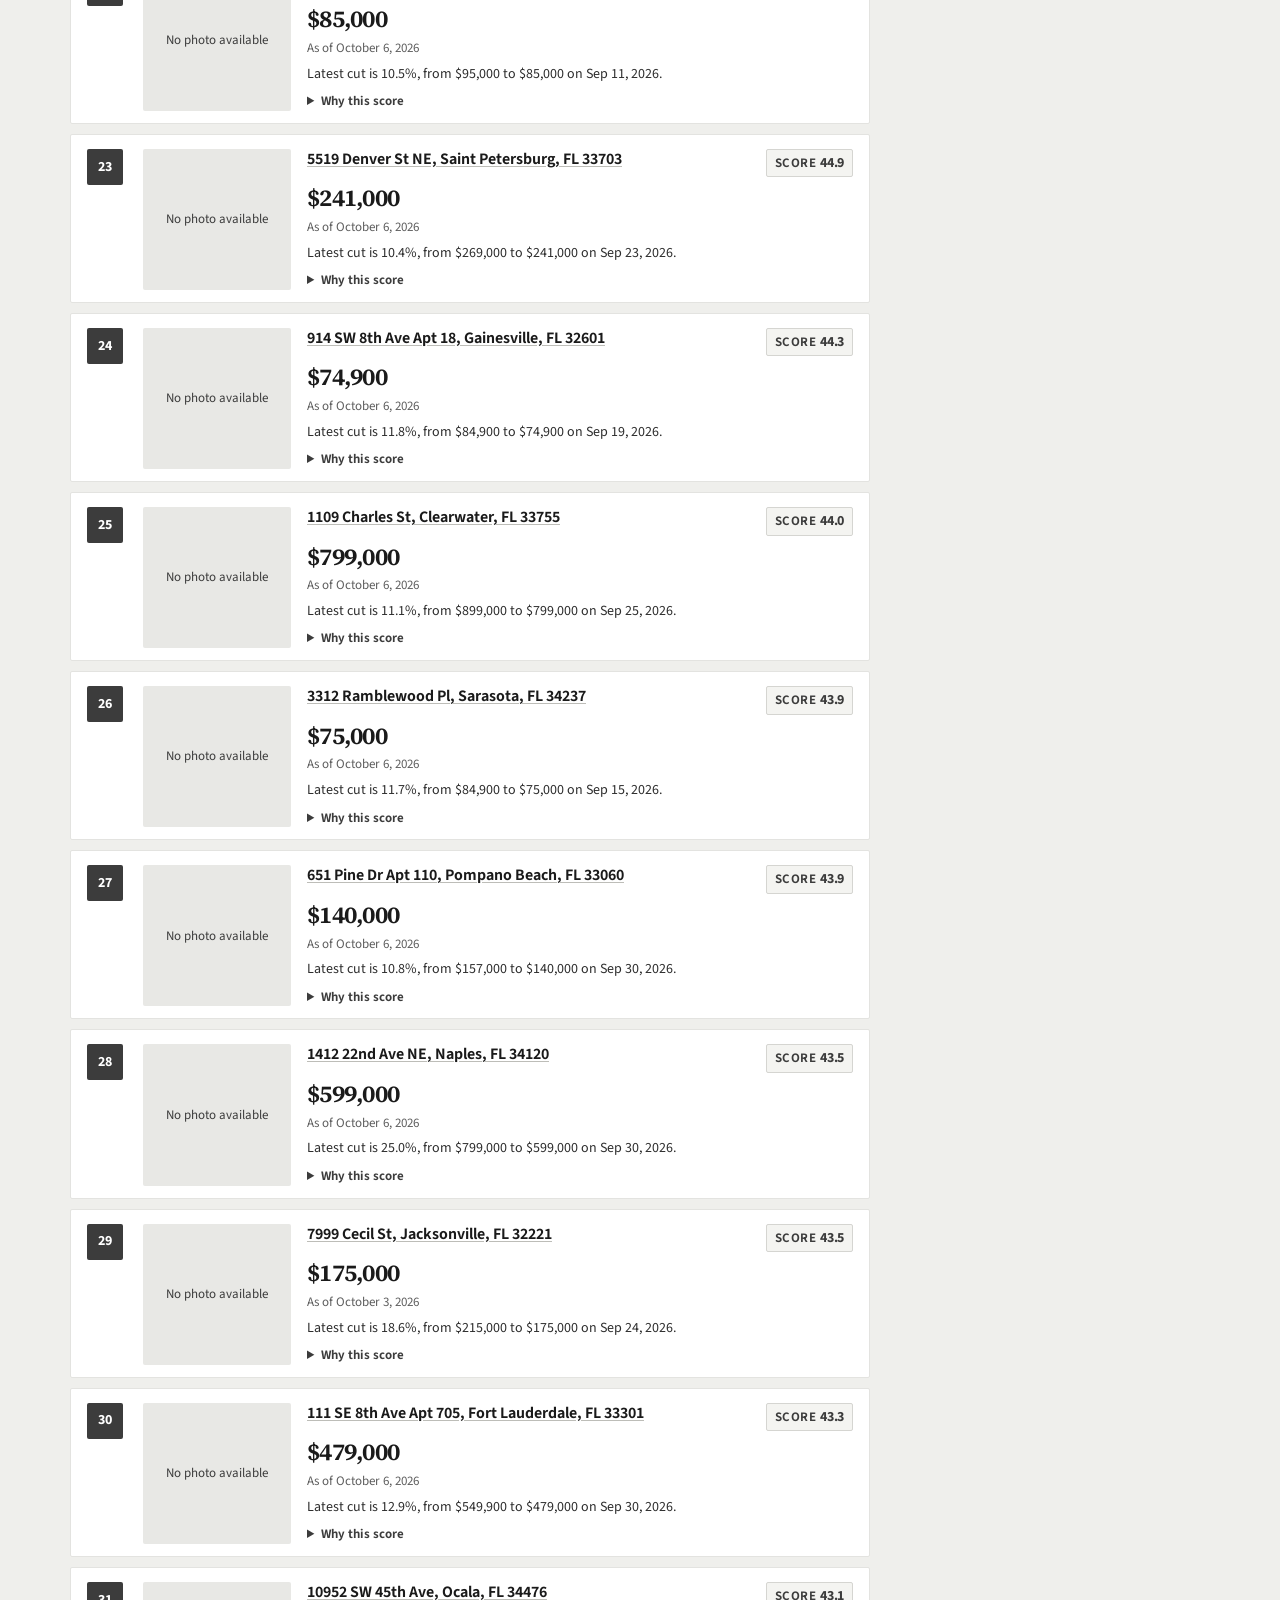
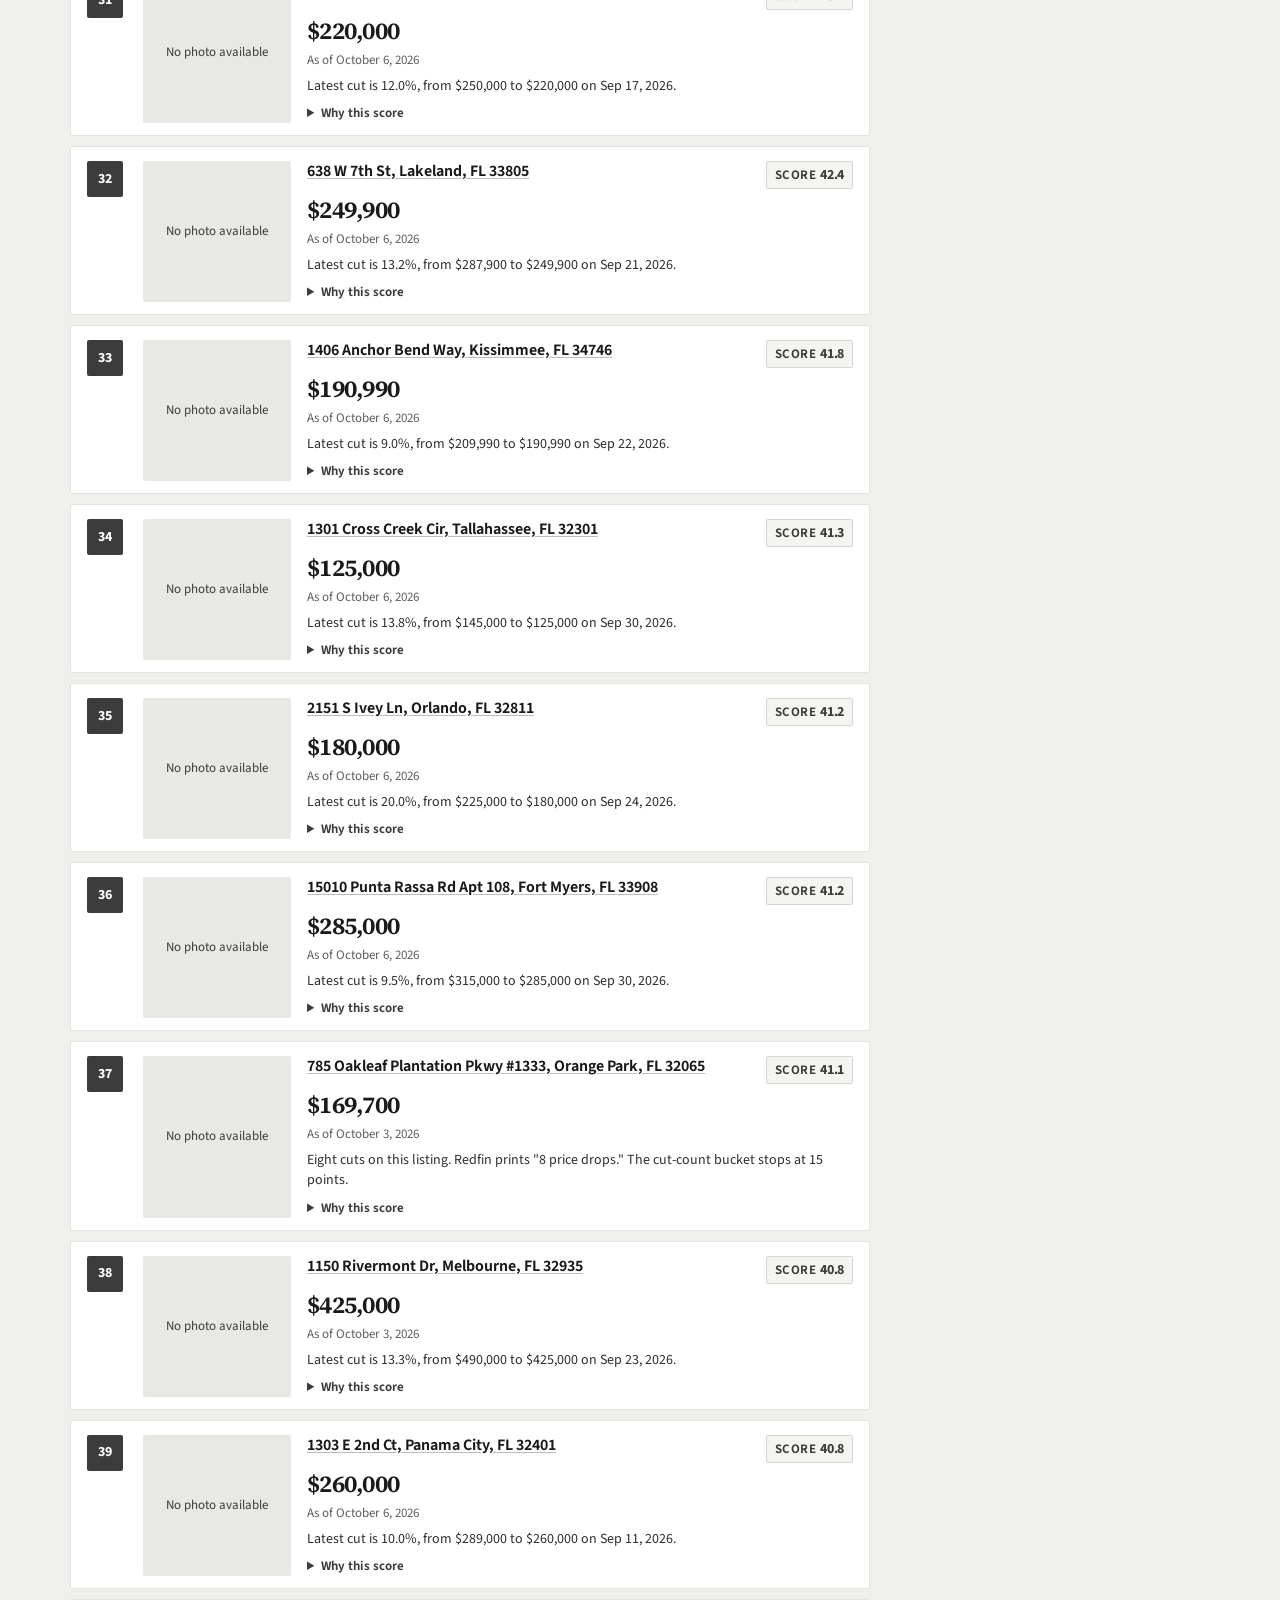
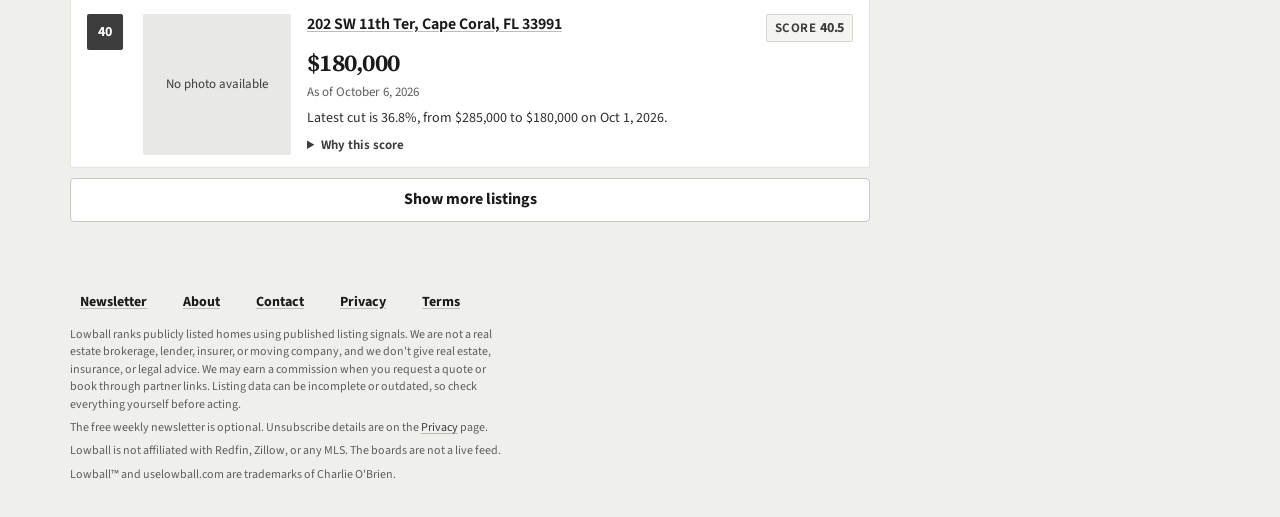
==== commit a52308f0: "Treat the weekly newsletter signup as live. Visitor copy on the board, footer, and Privacy page no l" ====
--- a/index.html
+++ b/index.html
@@ -876,13 +876,13 @@
   <section class="newsletter" id="newsletter" aria-labelledby="newsletter-heading">
     <div class="newsletter-card">
       <h2 id="newsletter-heading">Subscribe to the free weekly newsletter</h2>
-      <p class="newsletter-lead" id="newsletter-lead">A weekly note on motivated sellers in Florida, Texas, and Colorado. The free newsletter is coming.</p>
+      <p class="newsletter-lead" id="newsletter-lead">A weekly note on motivated sellers in Florida, Texas, and Colorado.</p>
       <form class="newsletter-form" id="newsletter-form" method="post" action="" data-beehiiv-form="" novalidate>
         <label class="sr-only" for="newsletter-email">Email address</label>
         <input id="newsletter-email" name="email" type="email" autocomplete="email" inputmode="email" placeholder="Email address" required>
         <button class="newsletter-submit" type="submit">Subscribe</button>
       </form>
-      <p class="newsletter-fine" id="newsletter-fine">It is free. The form does not save your address until the list is open. Unsubscribe from any issue once mail starts. <a href="privacy.html">Privacy</a>.</p>
+      <p class="newsletter-fine" id="newsletter-fine">It is free. Unsubscribe from any issue. <a href="privacy.html">Privacy</a>.</p>
       <p class="newsletter-status" id="newsletter-status" role="status" hidden></p>
     </div>
   </section>
@@ -947,7 +947,7 @@
     <a href="terms.html">Terms</a>
   </nav>
   <p class="disclosure">Lowball ranks publicly listed homes using published listing signals. We are not a real estate brokerage, lender, insurer, or moving company, and we don't give real estate, insurance, or legal advice. We may earn a commission when you request a quote or book through partner links. Listing data can be incomplete or outdated, so check everything yourself before acting.</p>
-  <p>The free weekly newsletter is optional and is not open yet. Unsubscribe details are on the <a href="privacy.html">Privacy</a> page.</p>
+  <p>The free weekly newsletter is optional. Unsubscribe details are on the <a href="privacy.html">Privacy</a> page.</p>
   <p>Lowball is not affiliated with Redfin, Zillow, or any MLS. The boards are not a live feed.</p>
   <p>Lowball™ and uselowball.com are trademarks of Charlie O'Brien.</p>
 </footer>
@@ -974,13 +974,15 @@
     event.preventDefault();
     var input = document.getElementById("newsletter-email");
     var email = input ? input.value.trim() : "";
-    if (status) status.hidden = false;
     if (!input || !email || !input.checkValidity()) {
-      if (status) status.textContent = "Enter an email address to subscribe.";
+      if (status) {
+        status.hidden = false;
+        status.textContent = "Enter an email address to subscribe.";
+      }
       if (input) input.focus();
       return;
     }
-    if (status) status.textContent = "The free weekly newsletter is coming, so this address was not saved.";
+    if (status) status.hidden = true;
   });
 })();
 </script>
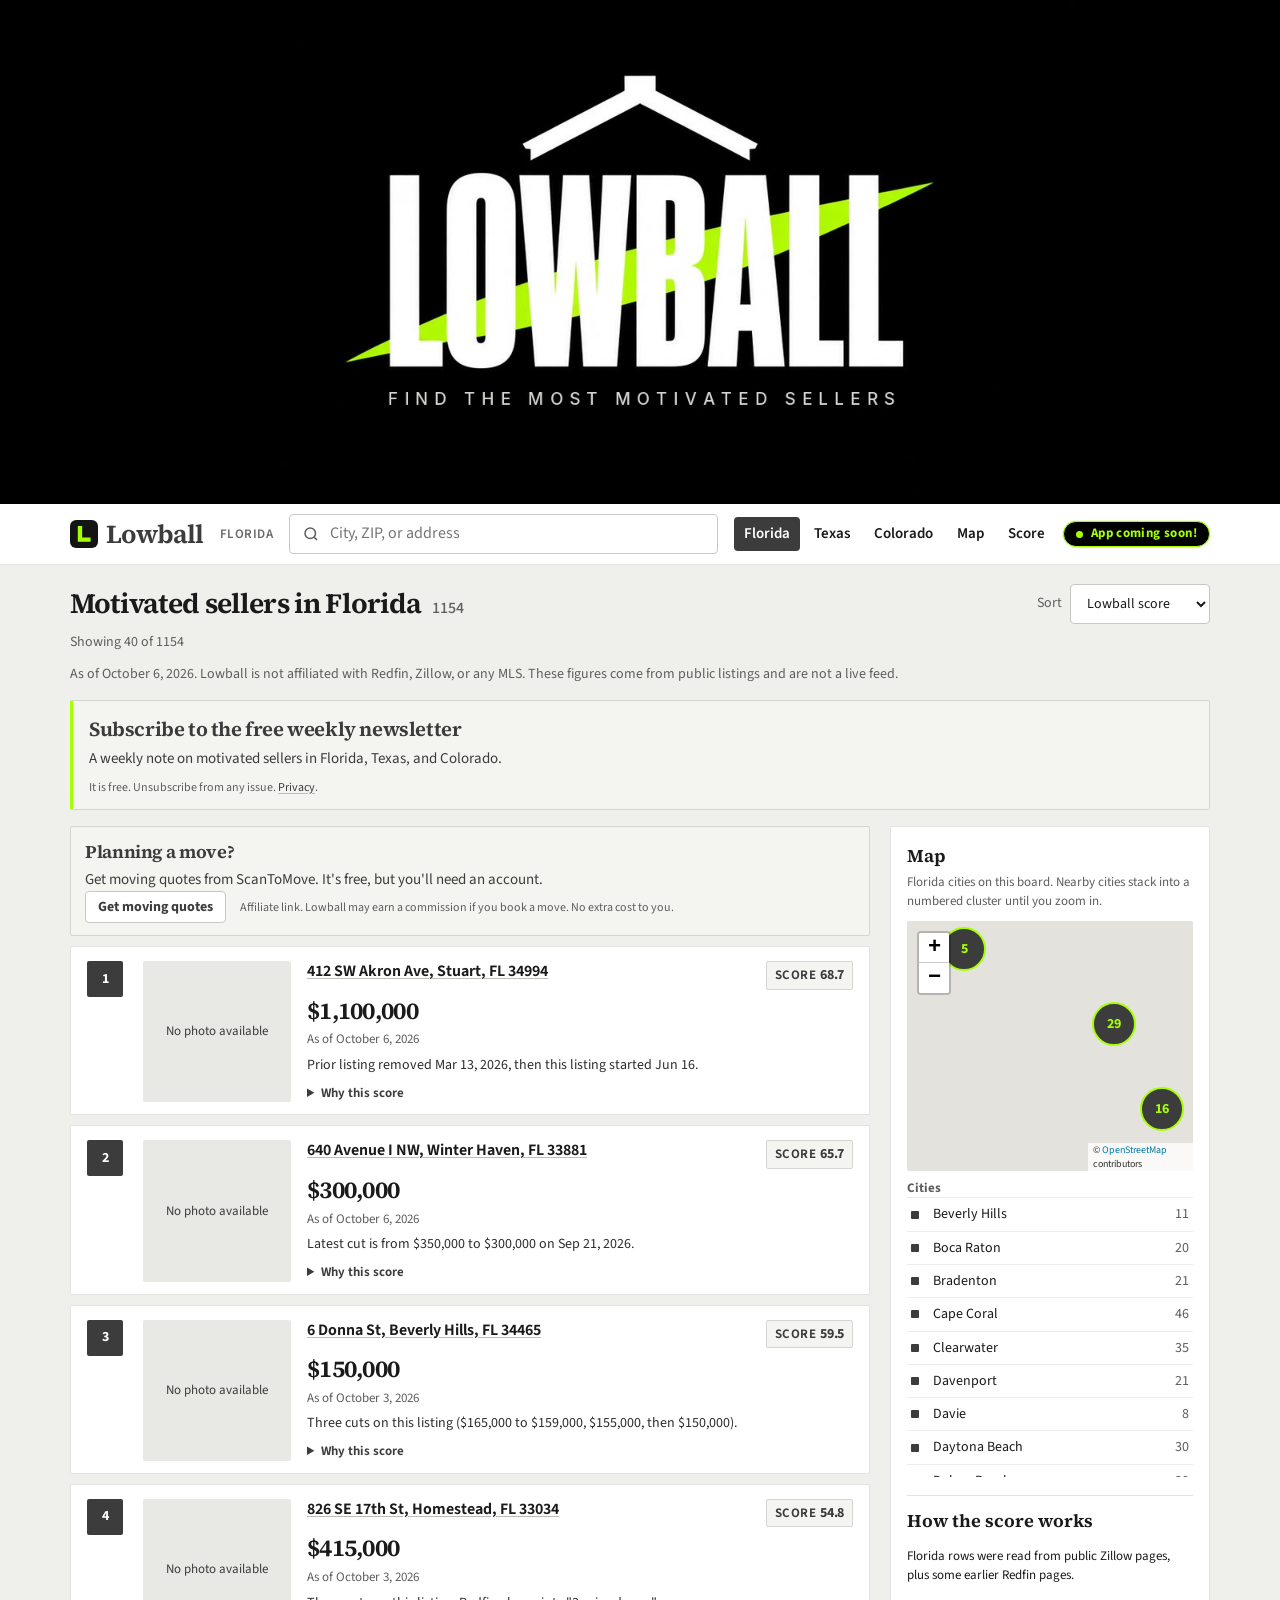
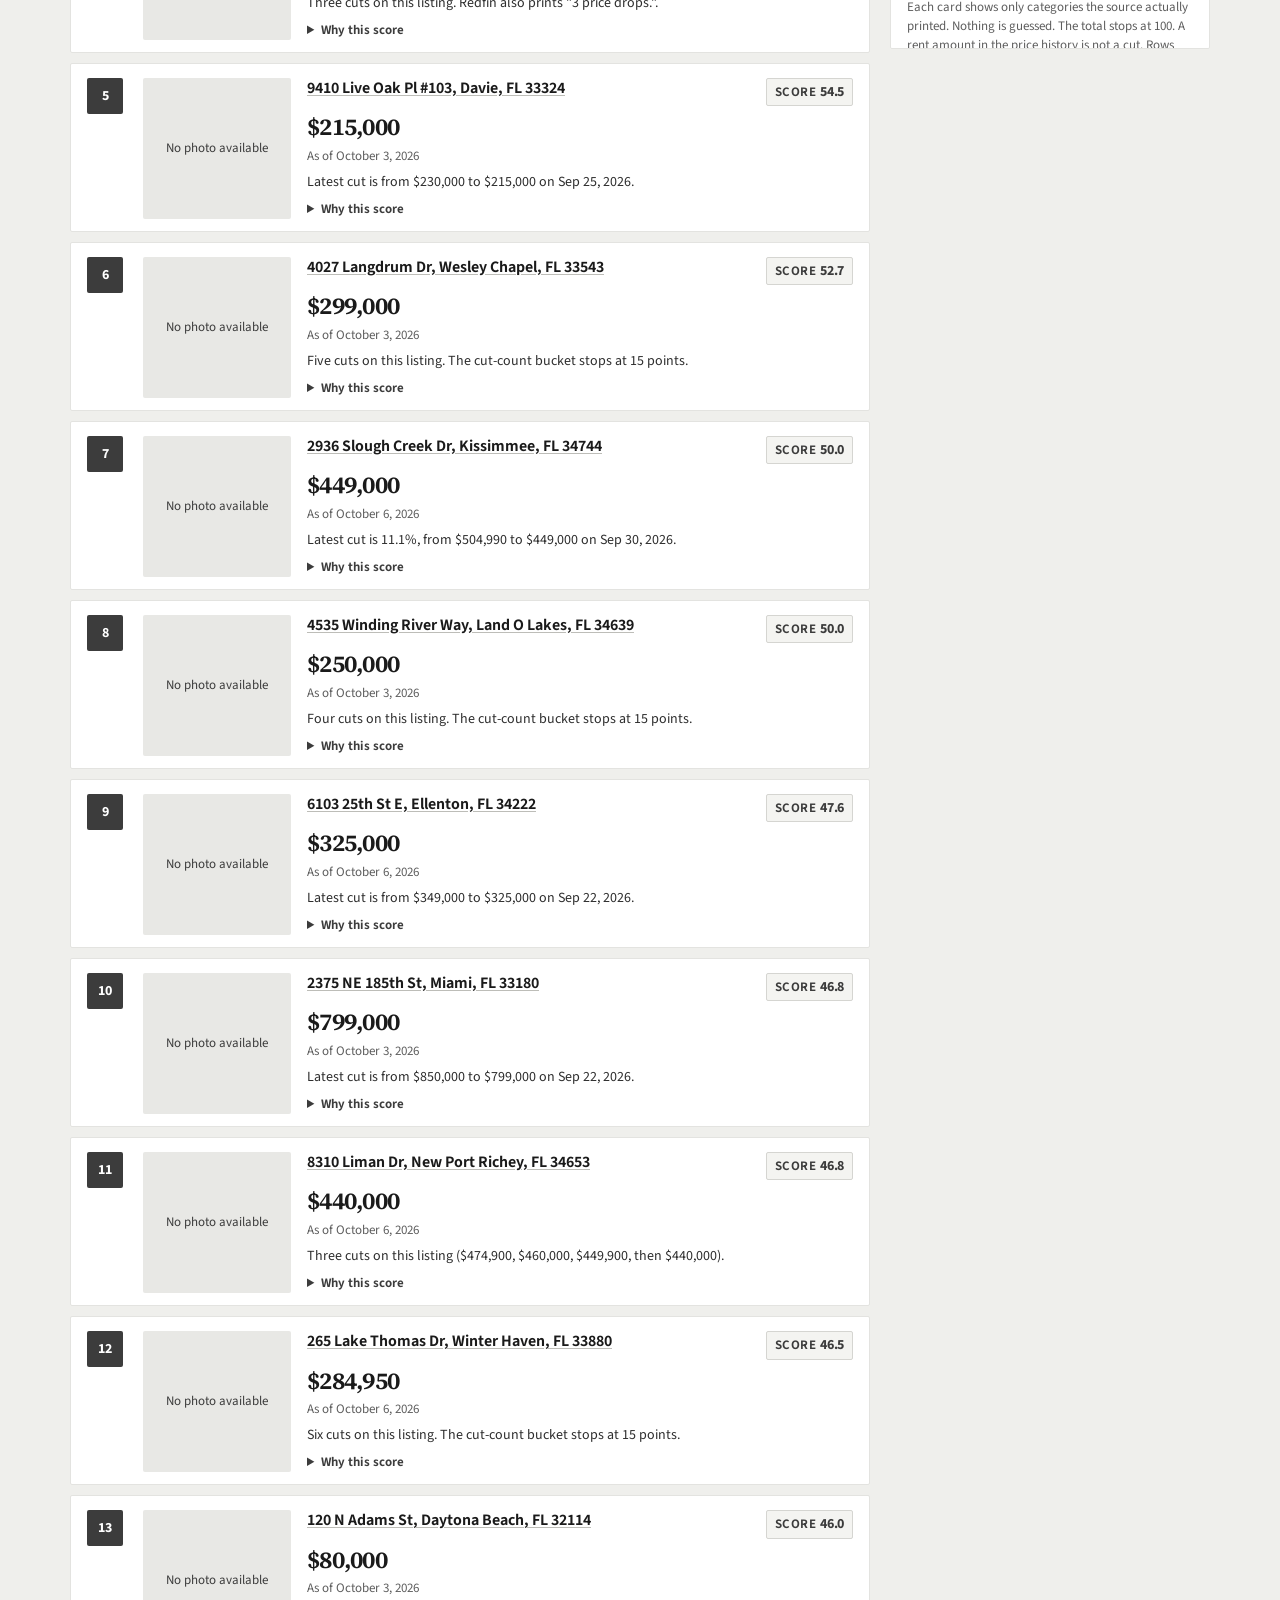
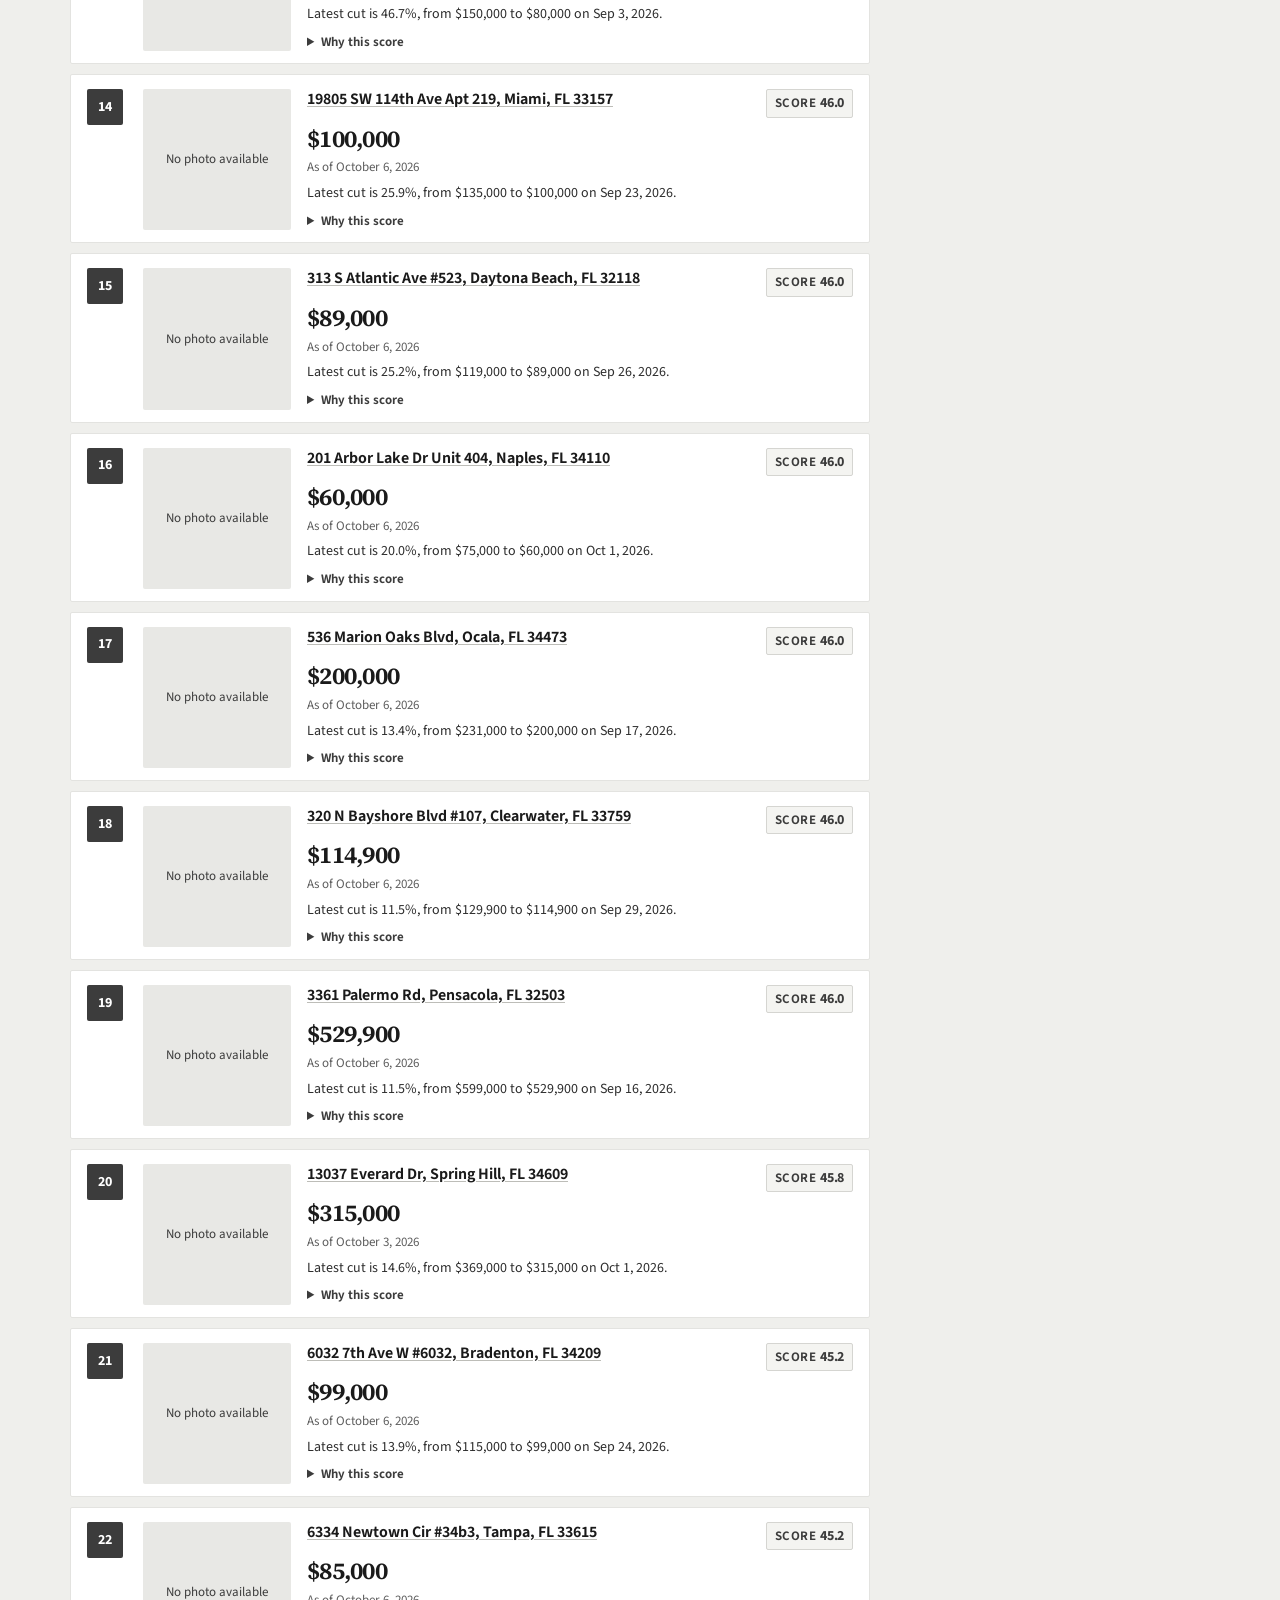
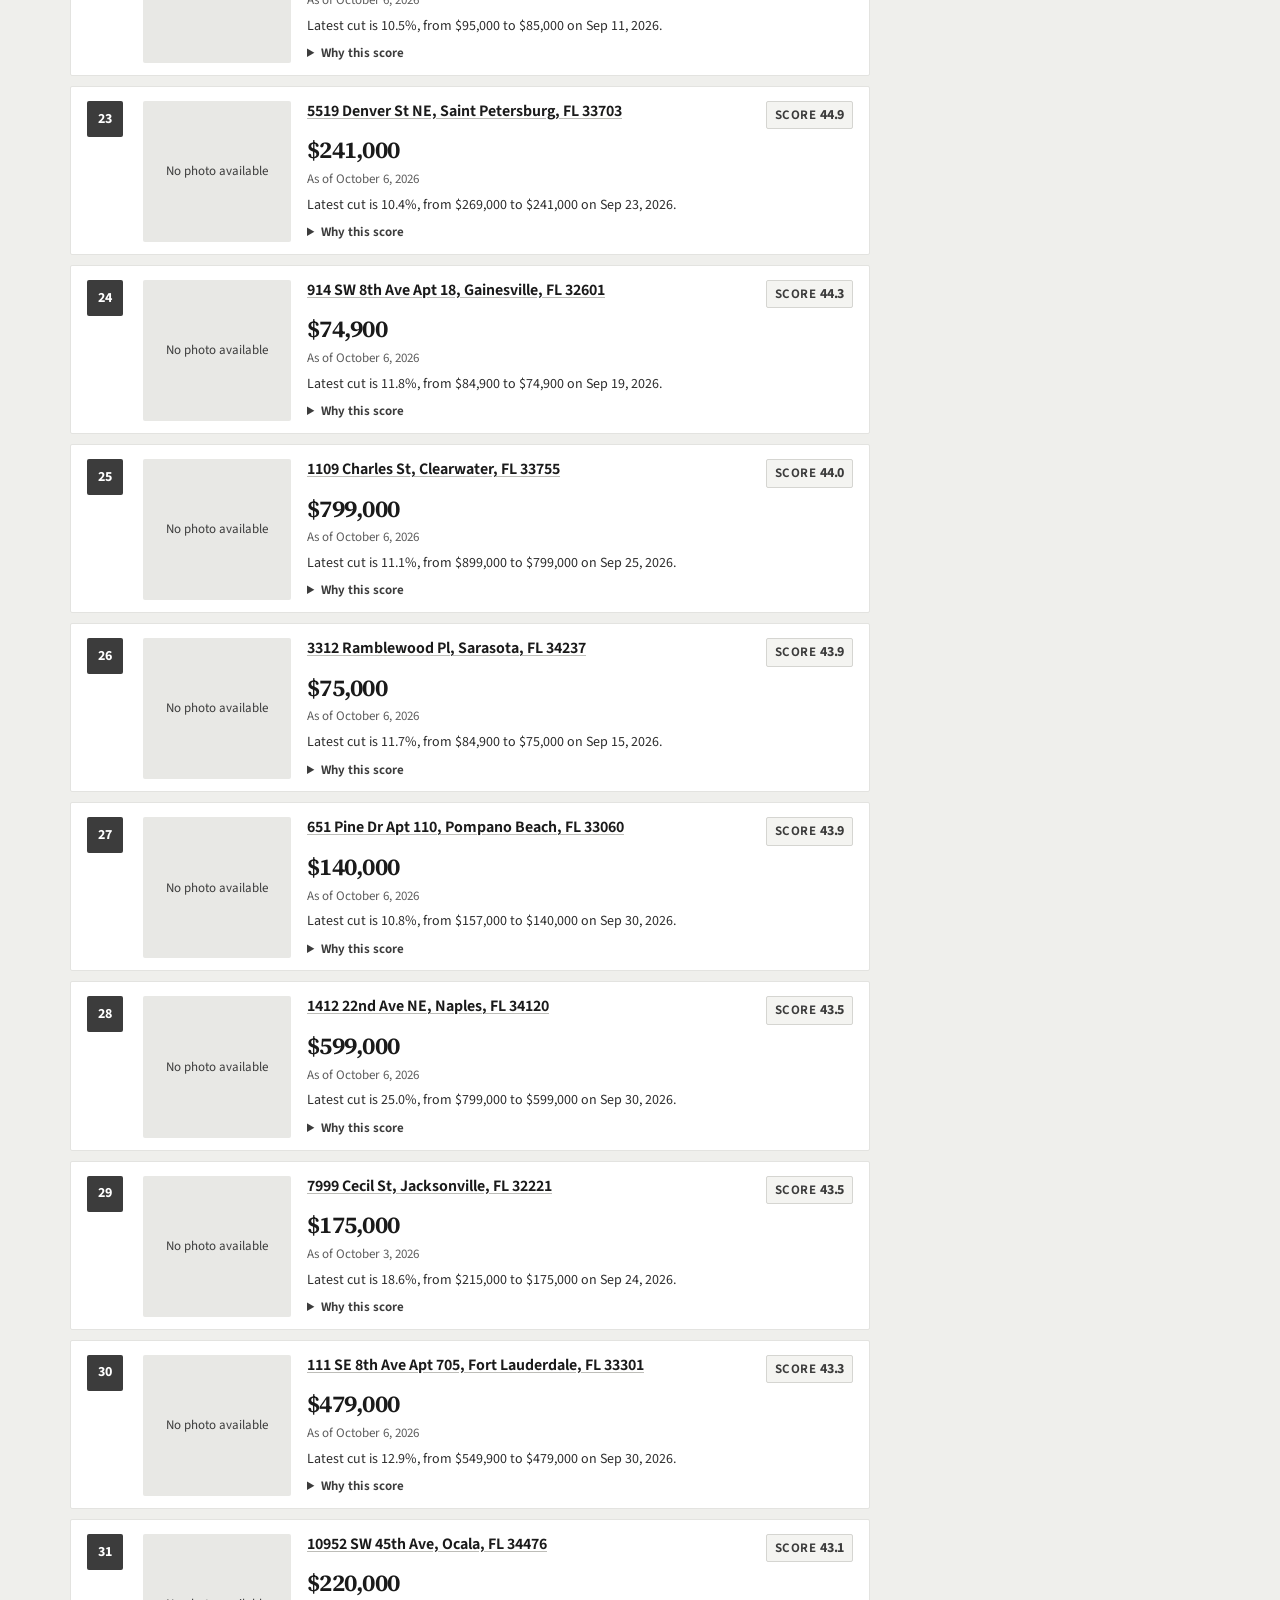
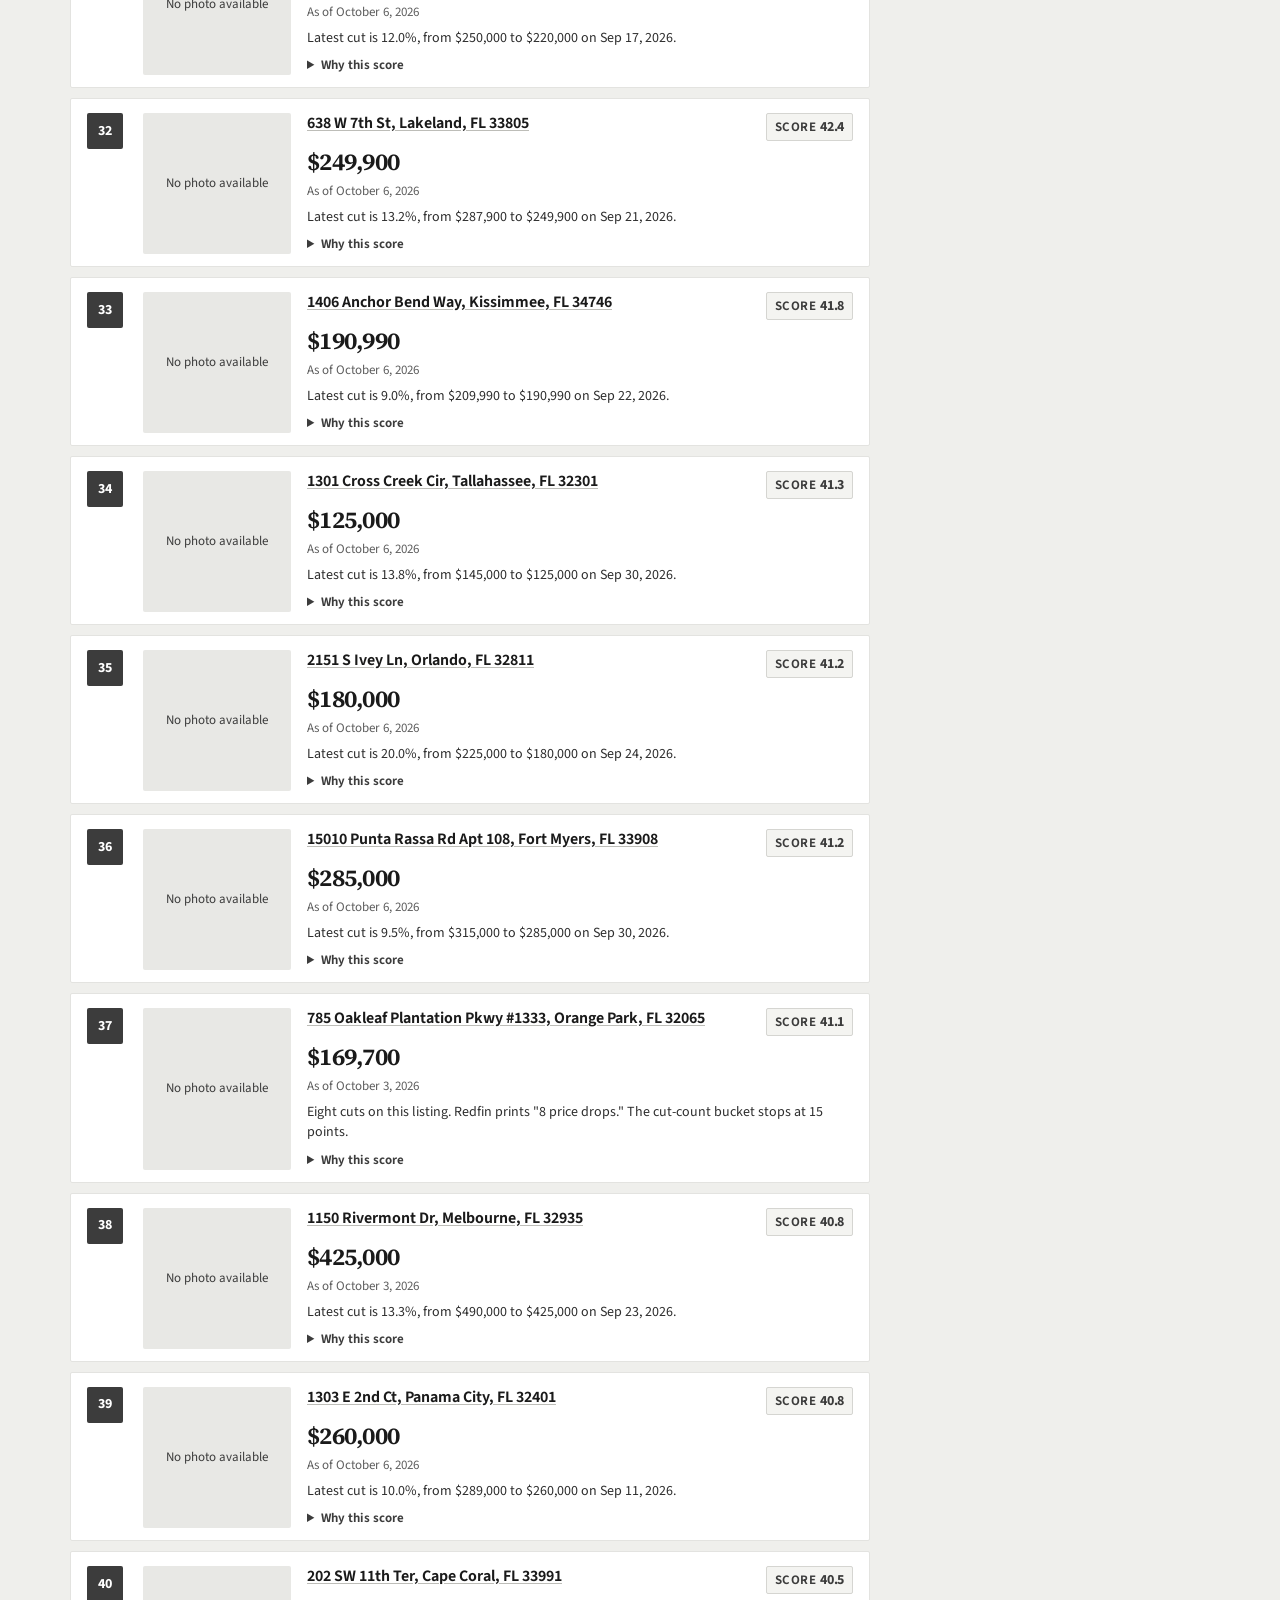
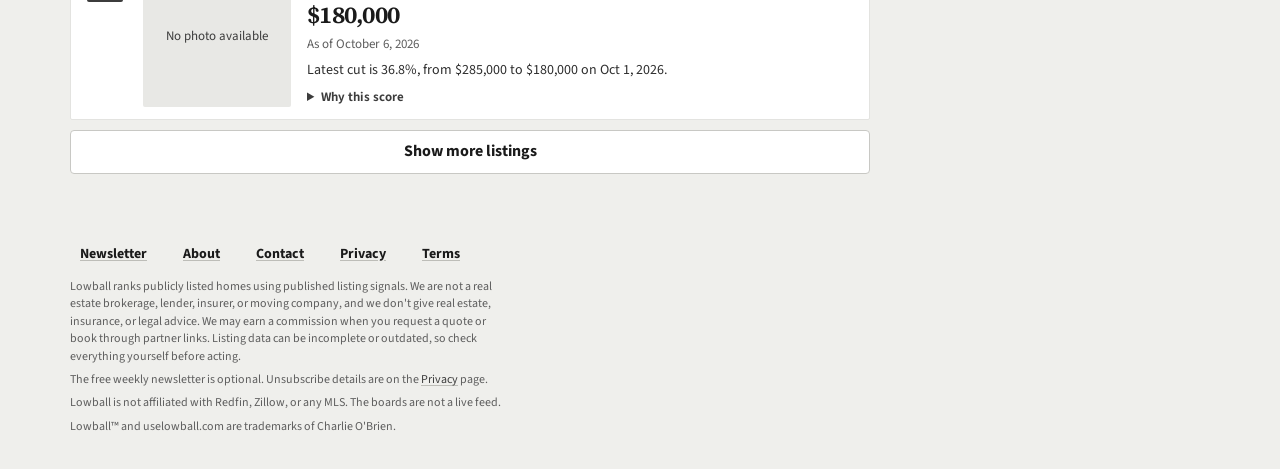
==== commit 463ac195: "Turn on the Beehiiv newsletter form. Set data-beehiiv-form on the board signup so Subscribe loads Ch" ====
--- a/index.html
+++ b/index.html
@@ -865,19 +865,17 @@
   </p>
   <p class="disclaimer" id="disclaimer">Lowball is not affiliated with Redfin, Zillow, or any MLS. These figures come from public listings and are not a live feed.</p>
   <!--
-    Free weekly newsletter. Paste the Beehiiv subscribe-form ID into
-    data-beehiiv-form (on the form below) to make subscriptions live.
-    Beehiiv: Subscribers → Subscribe forms → Get embed code. Use an Inline
-    form. The ID is the data-beehiiv-form value on
-    https://subscribe-forms.beehiiv.com/v3/loader.js
-    Leave data-beehiiv-form empty until then. While it is empty this form
-    does not submit, and the address is not saved.
+    Free weekly newsletter. data-beehiiv-form is the Beehiiv subscribe-form ID.
+    With an ID set, this page loads
+    https://subscribe-forms.beehiiv.com/v3/loader.js and Beehiiv renders that
+    Inline form in this card. An empty value leaves the fields on the page
+    and does not submit.
   -->
   <section class="newsletter" id="newsletter" aria-labelledby="newsletter-heading">
     <div class="newsletter-card">
       <h2 id="newsletter-heading">Subscribe to the free weekly newsletter</h2>
       <p class="newsletter-lead" id="newsletter-lead">A weekly note on motivated sellers in Florida, Texas, and Colorado.</p>
-      <form class="newsletter-form" id="newsletter-form" method="post" action="" data-beehiiv-form="" novalidate>
+      <form class="newsletter-form" id="newsletter-form" method="post" action="" data-beehiiv-form="0079b36c-f7e7-41b6-8a13-0c56628ca1f3" novalidate>
         <label class="sr-only" for="newsletter-email">Email address</label>
         <input id="newsletter-email" name="email" type="email" autocomplete="email" inputmode="email" placeholder="Email address" required>
         <button class="newsletter-submit" type="submit">Subscribe</button>
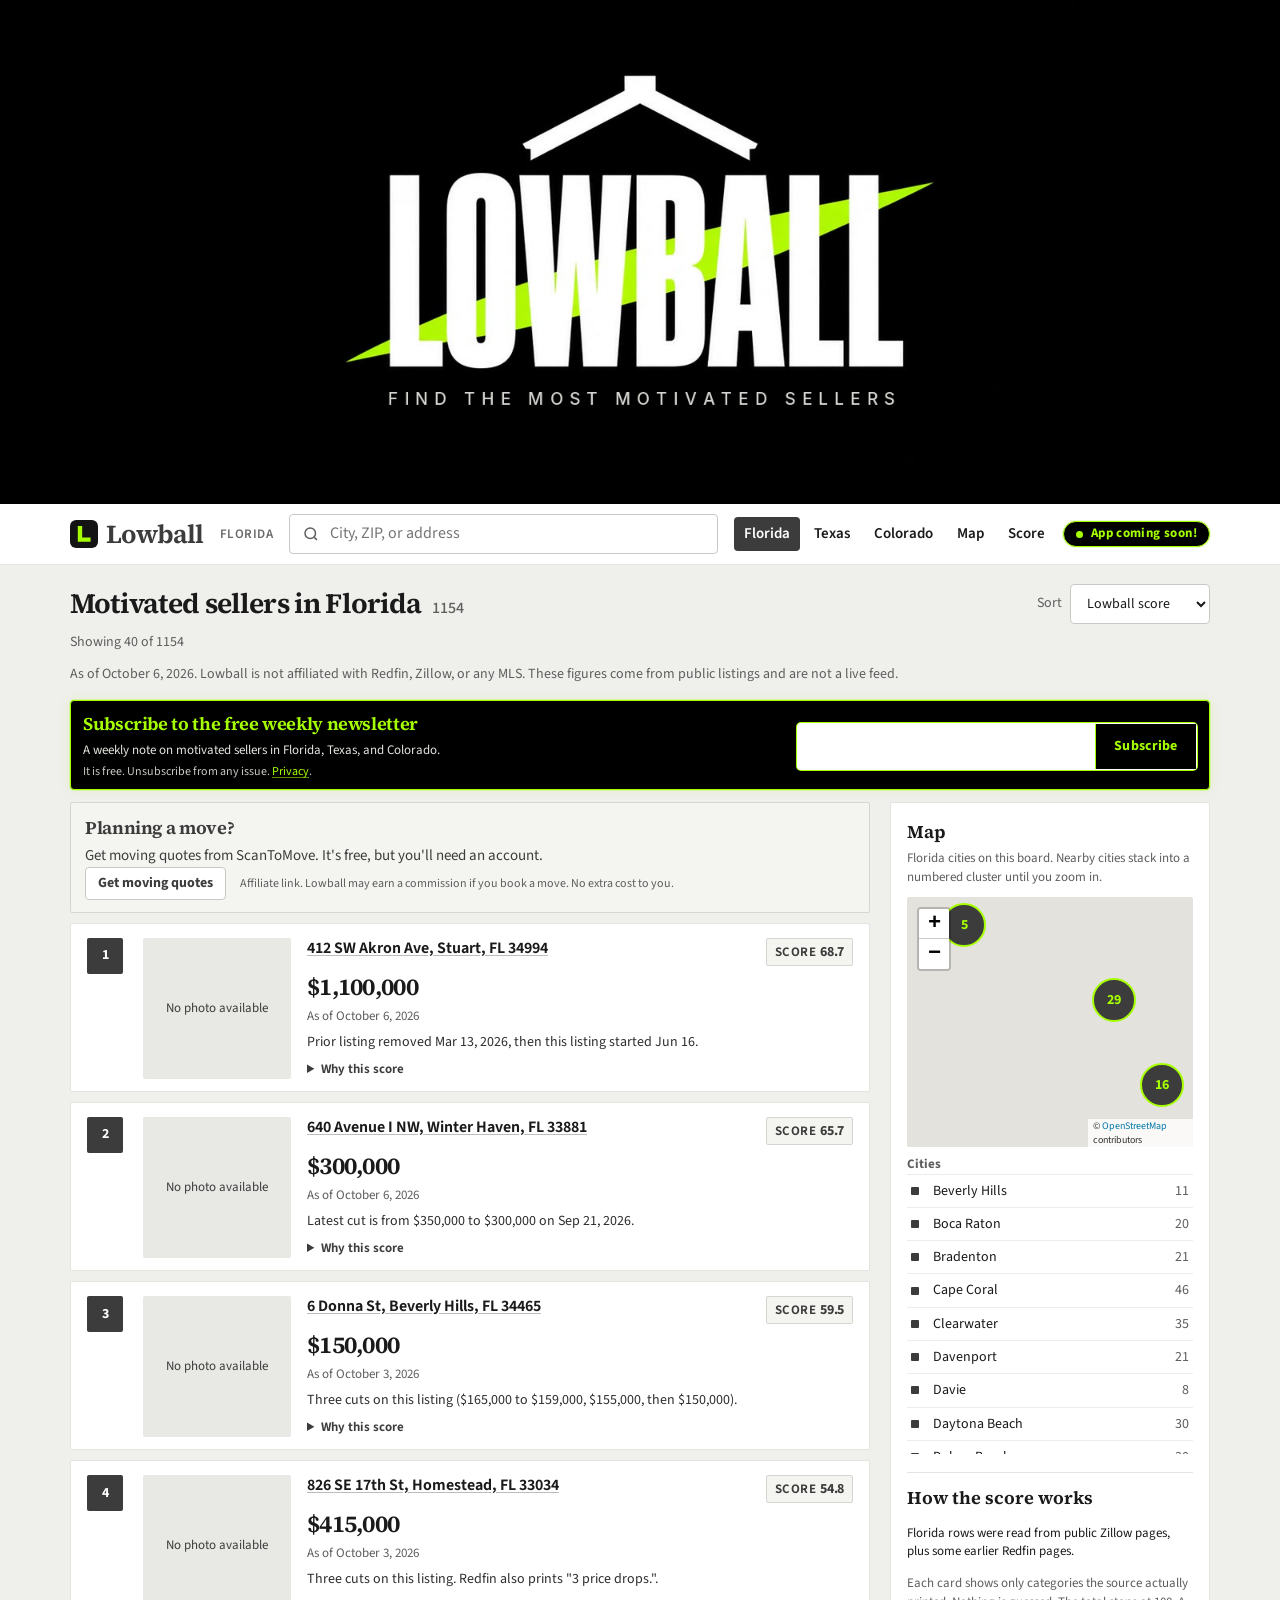
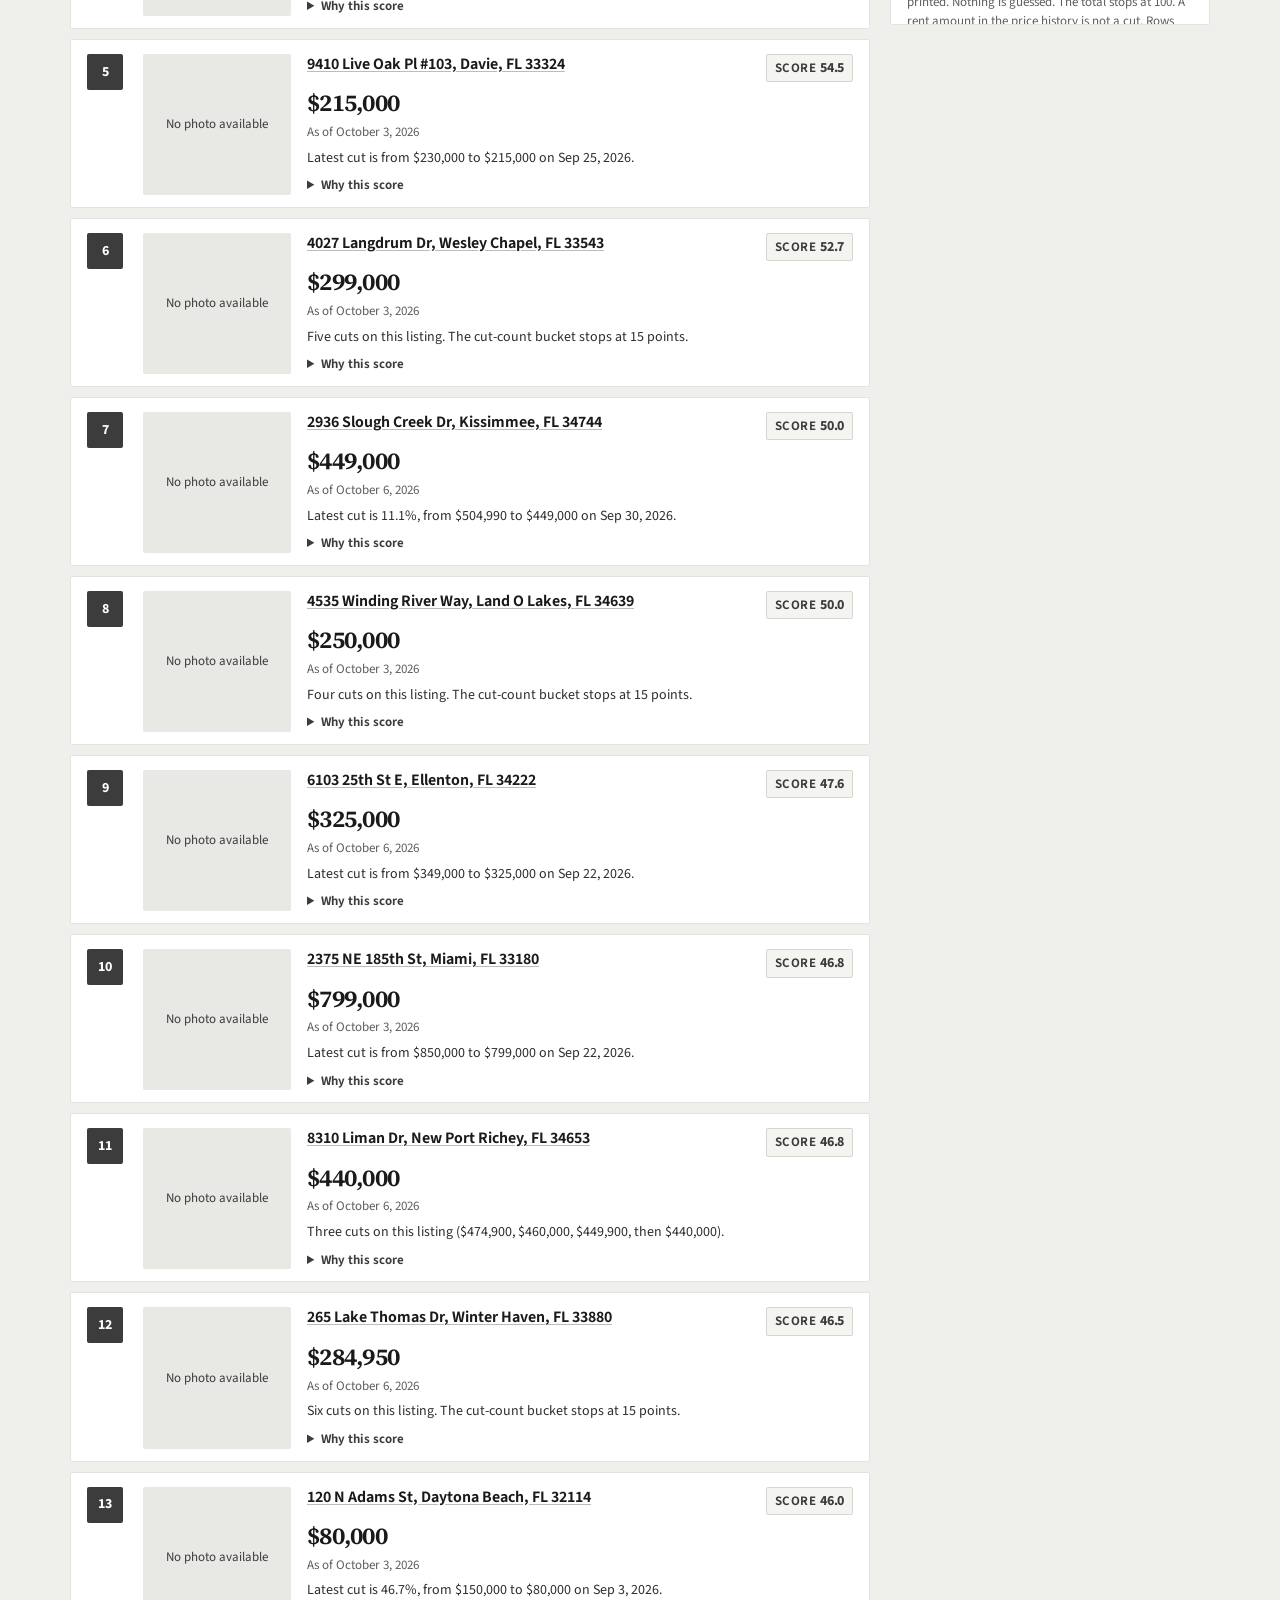
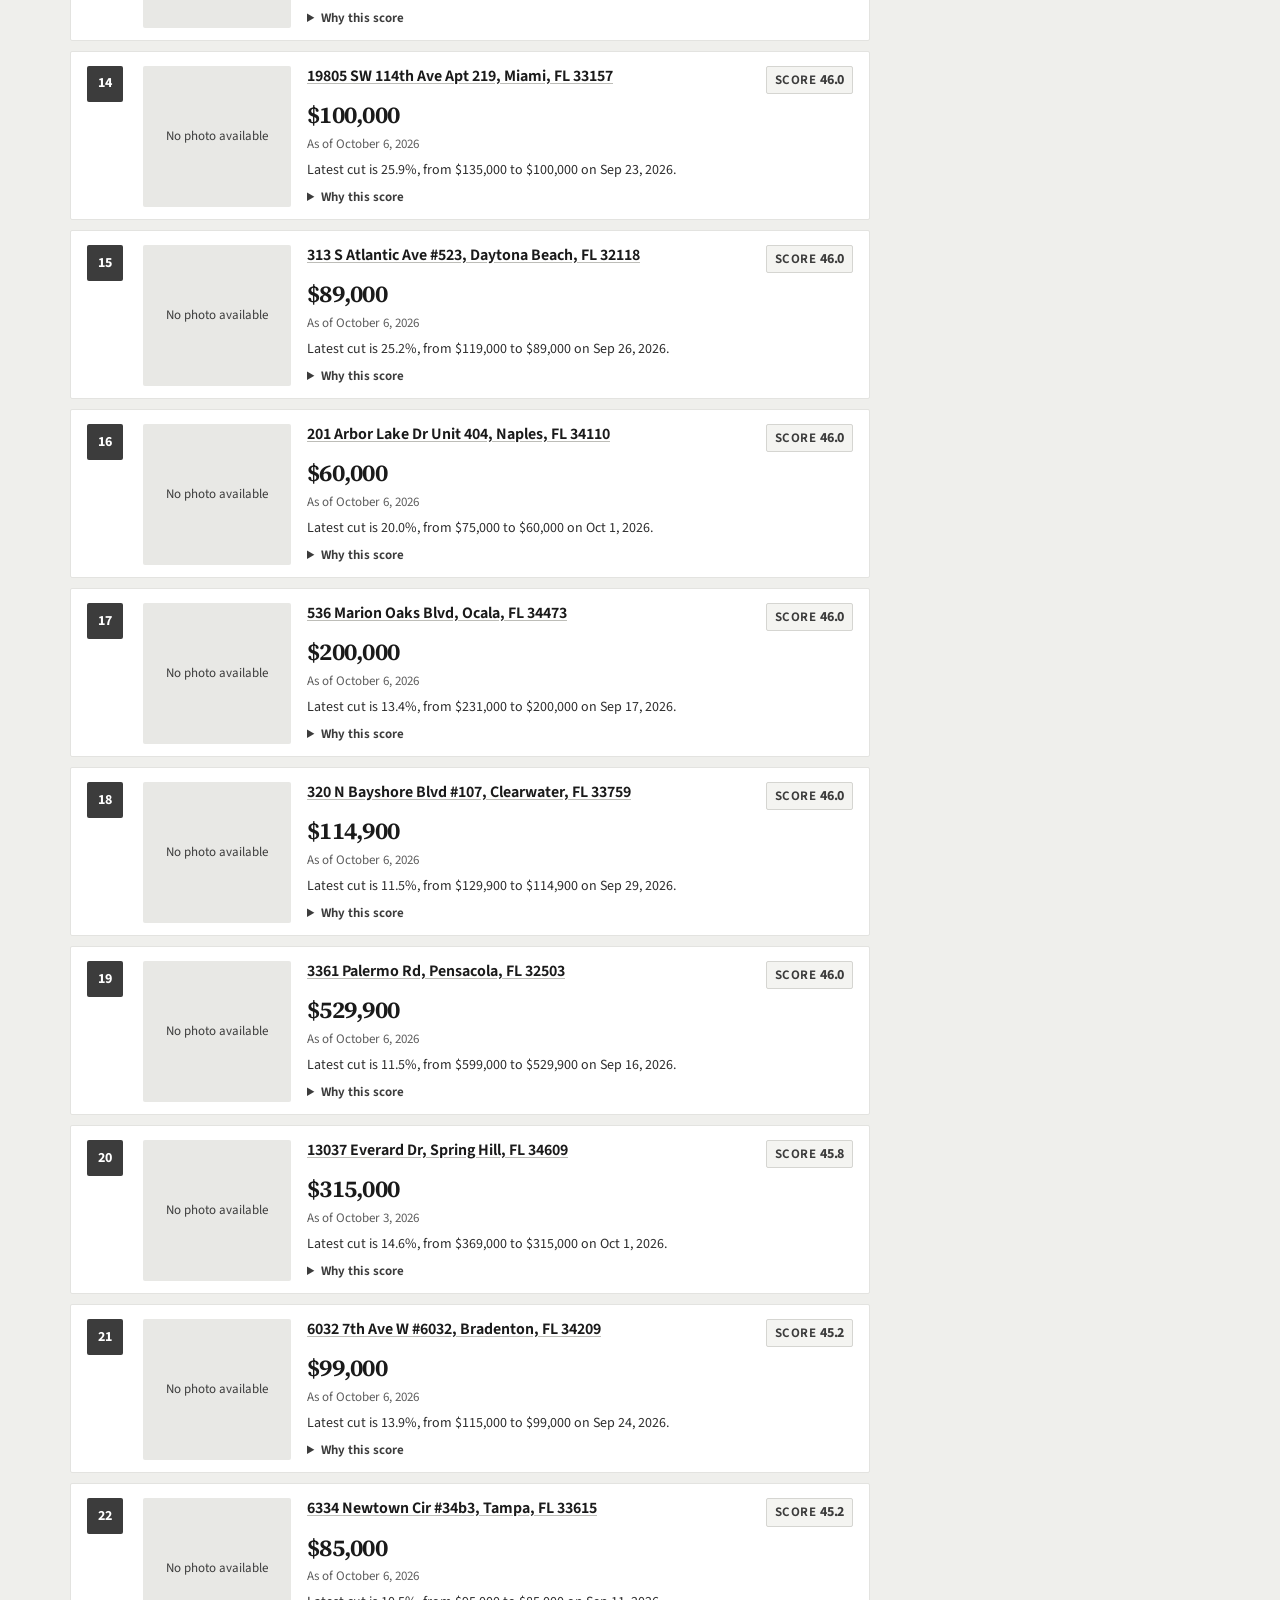
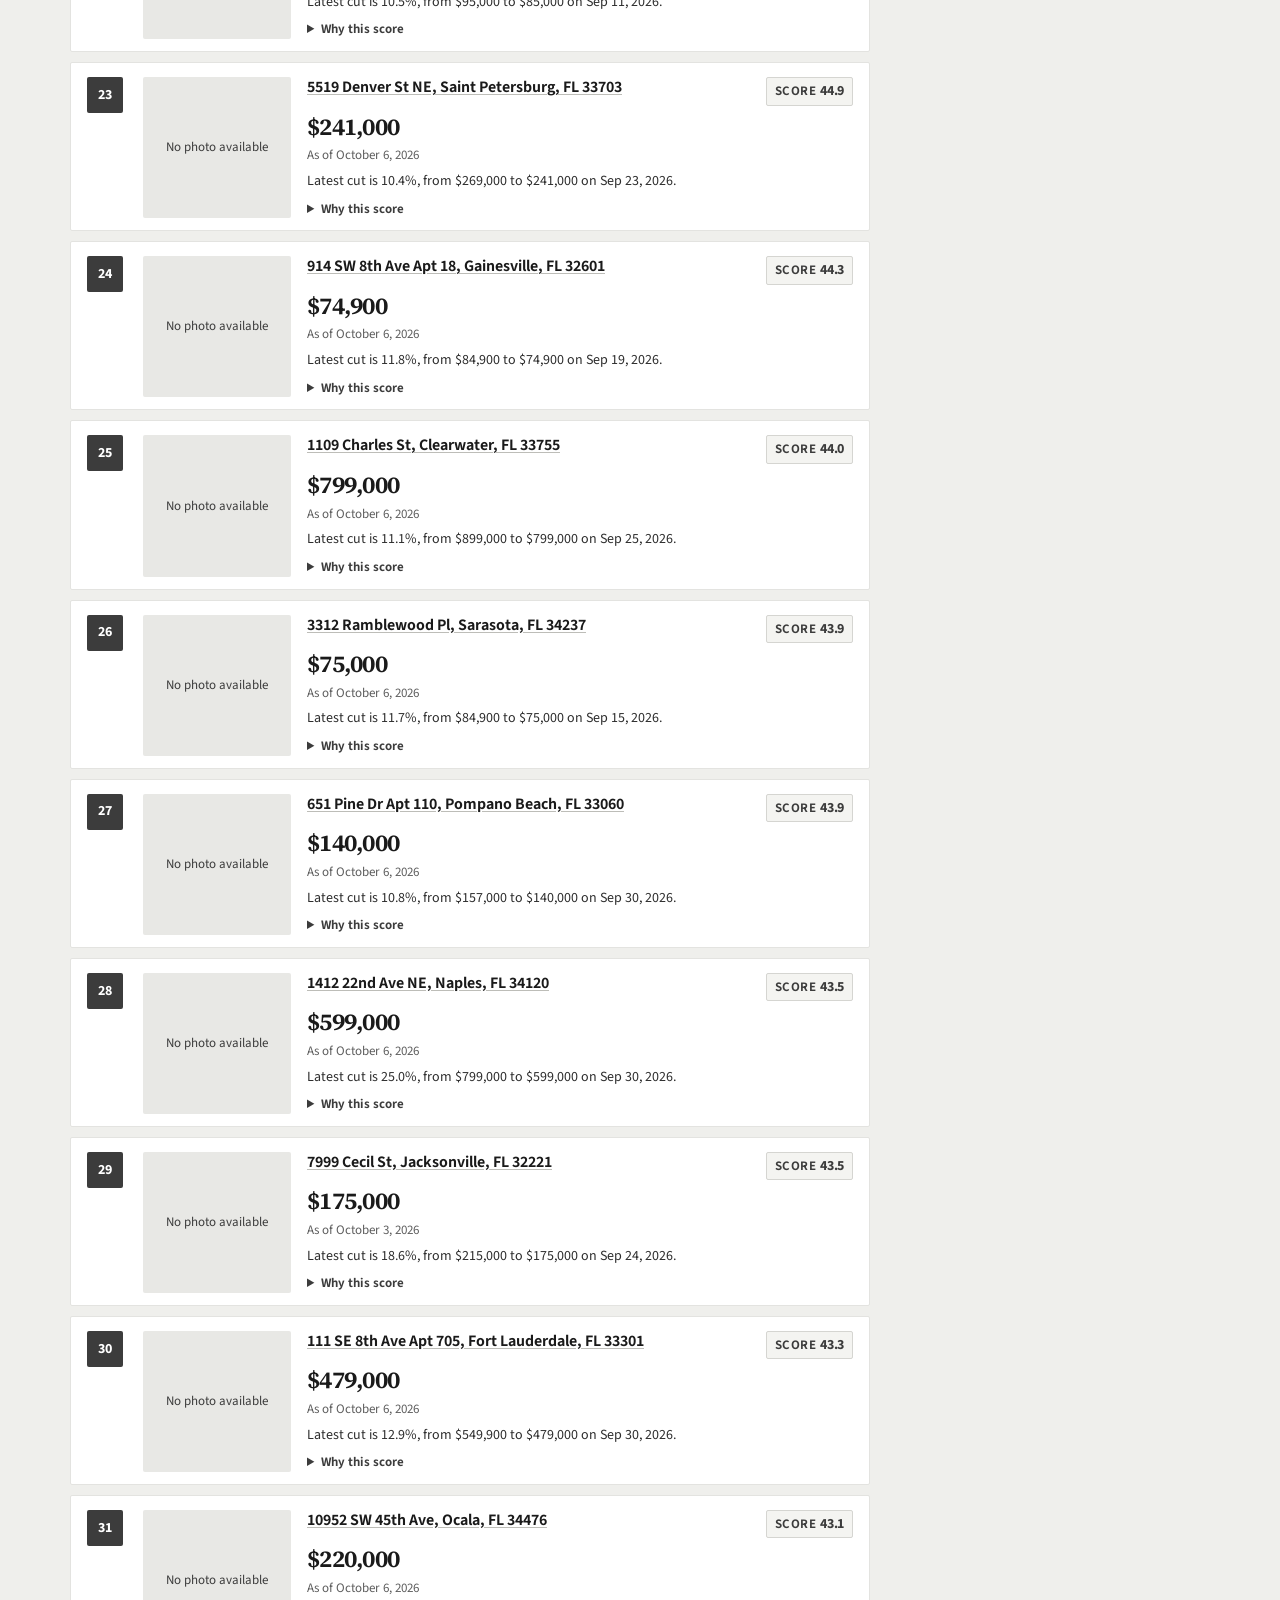
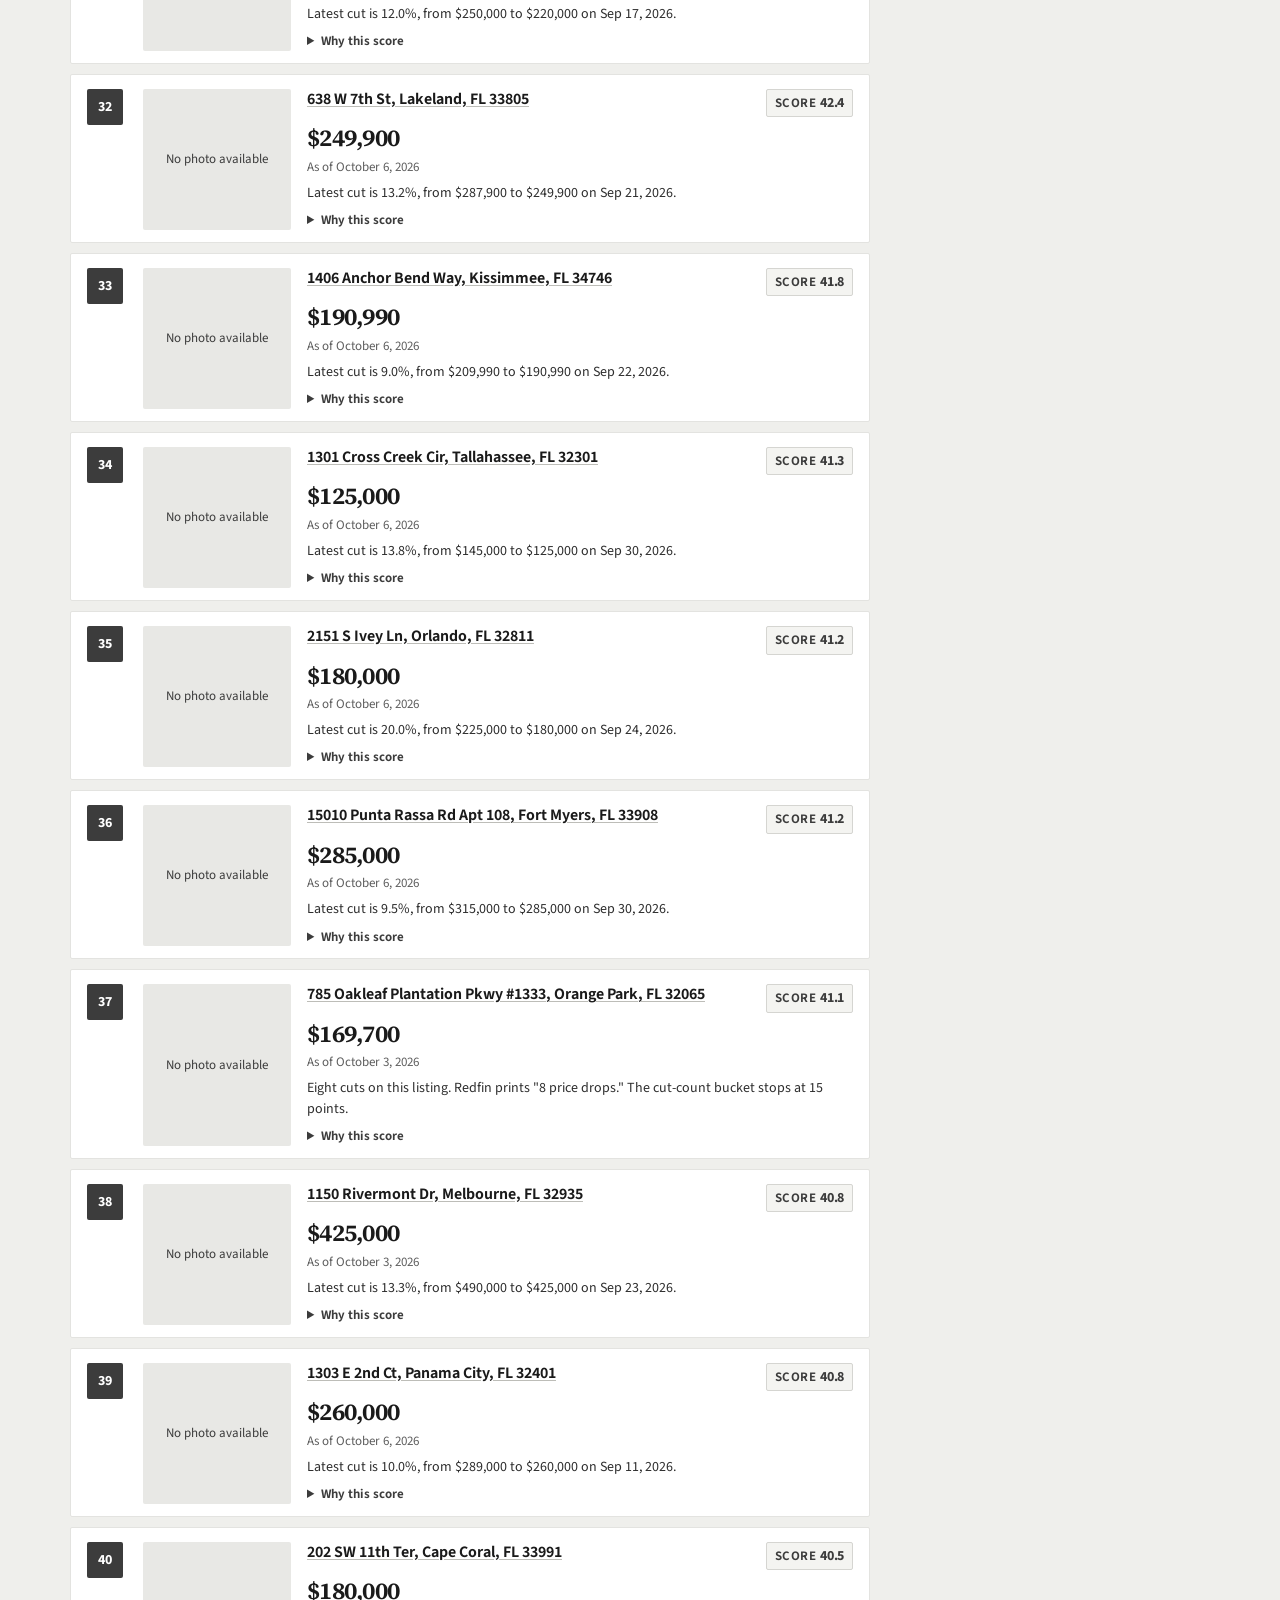
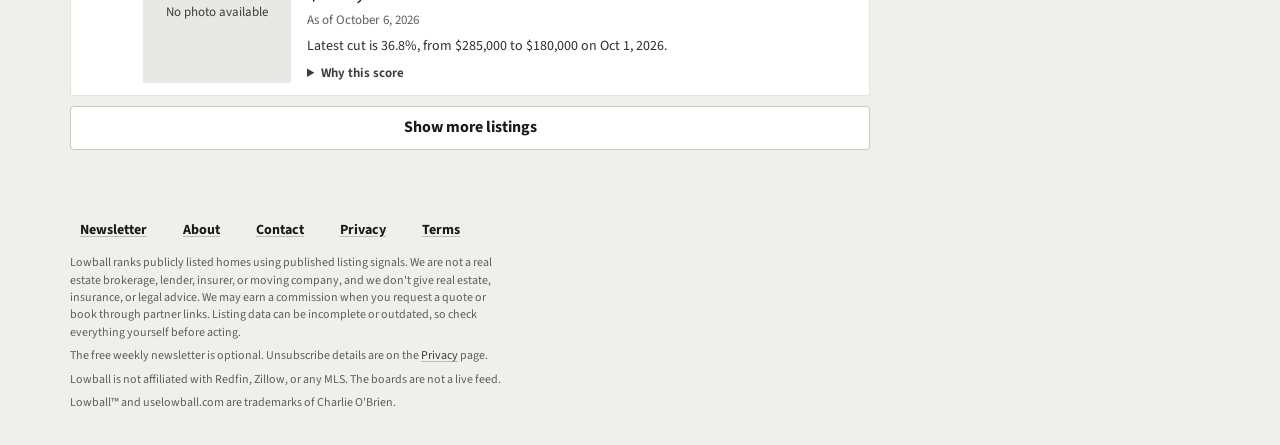
==== commit ff19f68e: "Slim the newsletter card into black and lime. Use Beehiiv's slim form inside a tighter black card wi" ====
--- a/index.html
+++ b/index.html
@@ -490,28 +490,28 @@
     line-height: 1.4;
   }
   .newsletter {
-    margin: 0 0 16px;
+    margin: 0 0 12px;
     scroll-margin-top: var(--header-offset);
   }
   .newsletter-card {
-    background: #f4f4f1;
-    border: 1px solid #d5d5d1;
-    border-left: 3px solid #a6ff00;
-    border-radius: 2px;
-    padding: 14px 16px 12px;
+    background: #000;
+    border: 1px solid #a6ff00;
+    border-radius: 4px;
+    box-shadow: 0 0 0 1px rgba(166, 255, 0, .28), 0 0 14px rgba(166, 255, 0, .12);
+    padding: 10px 12px 8px;
   }
   .newsletter-card h2 {
-    margin: 0 0 4px;
+    margin: 0 0 2px;
     font-family: "Source Serif 4", Georgia, "Times New Roman", serif;
-    font-size: 20px;
+    font-size: 18px;
     font-weight: 650;
     letter-spacing: -0.02em;
-    color: var(--char);
+    color: #a6ff00;
   }
   .newsletter-lead {
-    margin: 0 0 10px;
-    color: var(--char);
-    font-size: 15px;
+    margin: 0 0 8px;
+    color: #e4e4de;
+    font-size: 13px;
     max-width: 68ch;
   }
   .newsletter-form {
@@ -555,21 +555,73 @@
     outline: 2px solid #a6ff00;
     outline-offset: 2px;
   }
+  .newsletter-embed {
+    position: relative;
+    width: min(100%, 400px);
+    height: 47px;
+    overflow: hidden;
+    border-radius: 4px;
+    background: #fff;
+    box-shadow: 0 0 0 1px #a6ff00;
+  }
+  .newsletter-embed[hidden] { display: none; }
+  .newsletter-frame {
+    position: relative;
+    z-index: 1;
+    display: block;
+    width: 100%;
+    height: 47px;
+    border: 0;
+  }
+  .newsletter-btn-face {
+    position: absolute;
+    z-index: 2;
+    top: 1px;
+    right: 1px;
+    width: 101px;
+    height: 45px;
+    display: flex;
+    align-items: center;
+    justify-content: center;
+    background: #000;
+    color: #a6ff00;
+    border-left: 1px solid #a6ff00;
+    font-family: "Source Sans 3", "Avenir Next", "Trebuchet MS", sans-serif;
+    font-size: 14px;
+    font-weight: 700;
+    letter-spacing: 0.01em;
+    pointer-events: none;
+  }
+  .newsletter-btn-face[hidden] { display: none; }
   .newsletter-fine,
   .newsletter-status {
-    margin: 8px 0 0;
-    color: var(--muted);
+    margin: 6px 0 0;
+    color: #c8c8c0;
     font-size: 12px;
     line-height: 1.4;
     max-width: 68ch;
   }
-  .newsletter-status { color: var(--char); }
+  .newsletter-status { color: #a6ff00; }
   .newsletter-status[hidden] { display: none; }
   .newsletter-fine a {
-    color: var(--char);
+    color: #a6ff00;
     text-decoration: underline;
-    text-decoration-color: #bdbdb8;
+    text-decoration-color: rgba(166, 255, 0, .55);
     text-underline-offset: 2px;
+  }
+  @media (min-width: 861px) {
+    .newsletter-card {
+      display: grid;
+      grid-template-columns: minmax(0, 1fr) 400px;
+      column-gap: 18px;
+      row-gap: 2px;
+      align-items: center;
+    }
+    .newsletter-card h2 { grid-column: 1; grid-row: 1; }
+    .newsletter-lead { grid-column: 1; grid-row: 2; margin: 0; }
+    .newsletter-embed { grid-column: 2; grid-row: 1 / span 3; justify-self: end; }
+    .newsletter-fine { grid-column: 1; grid-row: 3; margin: 2px 0 0; }
+    .newsletter-status { grid-column: 1; grid-row: 4; }
   }
   .rail {
     position: sticky;
@@ -813,6 +865,8 @@
     .page { padding: 14px 12px 36px; }
     .move-cta { padding: 12px; }
     .move-cta-row { flex-direction: column; align-items: flex-start; gap: 8px; }
+    .newsletter-card { padding: 10px 10px 8px; }
+    .newsletter-card h2 { font-size: 17px; }
     .newsletter-form input[type="email"],
     .newsletter-submit { flex: 1 1 100%; max-width: none; }
     .mapbox, .mapbox.leaflet-container { height: min(210px, 55vh); }
@@ -866,10 +920,10 @@
   <p class="disclaimer" id="disclaimer">Lowball is not affiliated with Redfin, Zillow, or any MLS. These figures come from public listings and are not a live feed.</p>
   <!--
     Free weekly newsletter. data-beehiiv-form is the Beehiiv subscribe-form ID.
-    With an ID set, this page loads
-    https://subscribe-forms.beehiiv.com/v3/loader.js and Beehiiv renders that
-    Inline form in this card. An empty value leaves the fields on the page
-    and does not submit.
+    With an ID set, the card loads Beehiiv's slim form
+    (subscribe-forms.beehiiv.com/v3/forms/{id}?layout=slim) and paints a
+    lime-on-black Subscribe face over their button. An empty value leaves
+    the fields on the page and does not submit.
   -->
   <section class="newsletter" id="newsletter" aria-labelledby="newsletter-heading">
     <div class="newsletter-card">
@@ -958,14 +1012,48 @@
   var fine = document.getElementById("newsletter-fine");
   var status = document.getElementById("newsletter-status");
   if (id) {
-    if (lead) lead.textContent = "A weekly note on motivated sellers in Florida, Texas, and Colorado.";
-    if (fine) fine.innerHTML = 'It is free. Unsubscribe from any issue. <a href="privacy.html">Privacy</a>.';
     form.hidden = true;
-    var script = document.createElement("script");
-    script.async = true;
-    script.src = "https://subscribe-forms.beehiiv.com/v3/loader.js";
-    script.setAttribute("data-beehiiv-form", id);
-    form.insertAdjacentElement("afterend", script);
+    var embed = document.createElement("div");
+    embed.className = "newsletter-embed";
+    var iframe = document.createElement("iframe");
+    iframe.className = "newsletter-frame";
+    iframe.title = "Subscribe to the free weekly newsletter";
+    iframe.setAttribute("scrolling", "no");
+    iframe.src = "https://subscribe-forms.beehiiv.com/v3/forms/" + encodeURIComponent(id) + "?layout=slim&referrer=" + encodeURIComponent(encodeURIComponent(location.href));
+    var face = document.createElement("span");
+    face.className = "newsletter-btn-face";
+    face.setAttribute("aria-hidden", "true");
+    face.textContent = "Subscribe";
+    embed.appendChild(iframe);
+    embed.appendChild(face);
+    form.insertAdjacentElement("afterend", embed);
+    iframe.addEventListener("load", function () {
+      try {
+        iframe.contentWindow.postMessage({ type: "beehiiv:parent-loaded", payload: { handlesRedirect: true } }, "*");
+      } catch (err) {}
+    });
+    window.addEventListener("message", function (event) {
+      if (event.origin !== "https://subscribe-forms.beehiiv.com") return;
+      var data = event.data || {};
+      if (data.type === "beehiiv:redirect" && data.url) {
+        window.location.href = data.url;
+        return;
+      }
+      if (data.type === "beehiiv:challenge" && data.payload && data.payload.height) {
+        face.hidden = true;
+        embed.style.height = data.payload.height;
+        iframe.style.height = data.payload.height;
+        return;
+      }
+      if (data.type === "beehiiv:submitted" || data.type === "beehiiv:success-toast") {
+        face.hidden = true;
+        embed.hidden = true;
+        if (status) {
+          status.hidden = false;
+          status.textContent = "Check your email to confirm your subscription.";
+        }
+      }
+    });
     return;
   }
   form.addEventListener("submit", function (event) {
